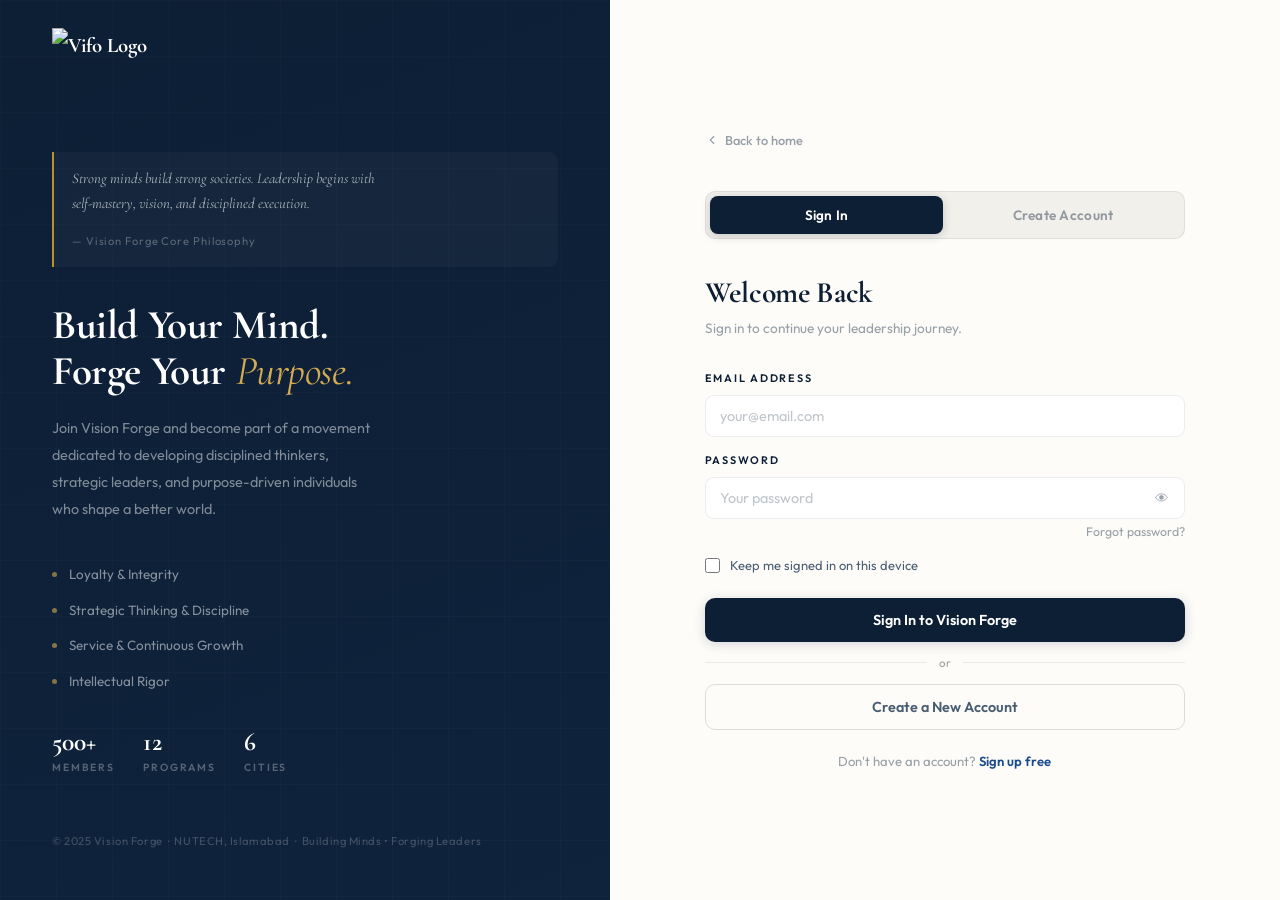
==== login.html @ 705eaadd "Add files via upload" ====
<!DOCTYPE html>
<html lang="en">
<head>
  <meta charset="UTF-8"/>
  <meta name="color-scheme" content="light"/>
  <meta name="viewport" content="width=device-width, initial-scale=1.0"/>
  <title>Join Vision Forge — Sign In & Create Account</title>
  <meta name="description" content="Sign in or create your Vision Forge account and join the movement."/>
  <link rel="preconnect" href="https://fonts.googleapis.com"/>
  <link rel="preconnect" href="https://fonts.gstatic.com" crossorigin/>
  <link href="https://fonts.googleapis.com/css2?family=Cormorant+Garamond:ital,wght@0,300;0,400;0,600;0,700;1,300;1,400;1,600;1,700&family=Outfit:wght@300;400;500;600;700&family=EB+Garamond:ital,wght@0,400;0,600;1,400;1,600&display=swap" rel="stylesheet"/>
  <link rel="stylesheet" href="styles.css"/>
</head>
<body>

<!-- Custom cursor -->
<div id="cursor" aria-hidden="true"></div>

<div class="auth-page">

  <!-- ── LEFT: Academic brand panel ── -->
  <div class="auth-left">
    <div class="auth-left-bg" style="background-image:url('https://images.unsplash.com/photo-1541339907198-e08756dedf3f?w=900&q=80');"></div>
    <div class="auth-left-pattern"></div>
    <div class="auth-left-gradient"></div>
    <div class="auth-left-content">

      <a href="index.html" class="auth-logo" aria-label="Vision Forge Home">
        <img src="ViFo_dark_mode.png" alt="Vifo Logo" style="height: 88px; width: auto; display: block; margin: -20px 0;"/>
      </a>

      <div class="auth-middle">
        <div class="auth-quote">
          <p>Strong minds build strong societies. Leadership begins with self-mastery, vision, and disciplined execution.</p>
          <span>— Vision Forge Core Philosophy</span>
        </div>
        <h2>Build Your Mind.<br>Forge Your <em>Purpose.</em></h2>
        <p>Join Vision Forge and become part of a movement dedicated to developing disciplined thinkers, strategic leaders, and purpose-driven individuals who shape a better world.</p>
        <div class="auth-values">
          <div class="auth-value"><div class="auth-value-dot"></div><span>Loyalty &amp; Integrity</span></div>
          <div class="auth-value"><div class="auth-value-dot"></div><span>Strategic Thinking &amp; Discipline</span></div>
          <div class="auth-value"><div class="auth-value-dot"></div><span>Service &amp; Continuous Growth</span></div>
          <div class="auth-value"><div class="auth-value-dot"></div><span>Intellectual Rigor</span></div>
        </div>
        <div class="auth-stats">
          <div class="auth-stat">
            <div class="auth-stat-num">500+</div>
            <div class="auth-stat-lbl">Members</div>
          </div>
          <div class="auth-stat">
            <div class="auth-stat-num">12</div>
            <div class="auth-stat-lbl">Programs</div>
          </div>
          <div class="auth-stat">
            <div class="auth-stat-num">6</div>
            <div class="auth-stat-lbl">Cities</div>
          </div>
        </div>
      </div>

      <div class="auth-foot">
        &copy; 2025 Vision Forge &nbsp;·&nbsp; NUTECH, Islamabad &nbsp;·&nbsp; Building Minds • Forging Leaders
      </div>

    </div>
  </div>

  <!-- ── RIGHT: Auth forms ── -->
  <div class="auth-right">
    <div class="auth-right-inner">

      <a href="index.html" class="back-link">
        <svg width="14" height="14" viewBox="0 0 24 24"><polyline points="15 18 9 12 15 6"/></svg>
        Back to home
      </a>

      <!-- Tabs -->
      <div class="auth-tabs" role="tablist" aria-label="Authentication options">
        <button class="auth-tab active" data-target="panel-login" role="tab" aria-selected="true">Sign In</button>
        <button class="auth-tab" data-target="panel-signup" role="tab" aria-selected="false">Create Account</button>
      </div>

      <!-- ═══ LOGIN PANEL ═══ -->
      <div id="panel-login" class="auth-panel active" role="tabpanel">
        <h3>Welcome Back</h3>
        <p class="auth-sub">Sign in to continue your leadership journey.</p>

        <div id="login-success" class="auth-success" role="status">
          <svg width="16" height="16" viewBox="0 0 24 24"><path d="M20 6L9 17l-5-5"/></svg>
          Signed in successfully! Welcome back.
        </div>

        <form id="login-form" novalidate>
          <div class="auth-form-group">
            <label for="login-email">Email Address</label>
            <input id="login-email" type="email" class="auth-control" placeholder="your@email.com" required autocomplete="email"/>
          </div>
          <div class="auth-form-group">
            <label for="login-password">Password</label>
            <div class="pw-wrap">
              <input id="login-password" type="password" class="auth-control" placeholder="Your password" required autocomplete="current-password"/>
              <button type="button" class="pw-toggle" aria-label="Toggle password visibility"><span class="eye-icon">👁</span></button>
            </div>
            <a href="#" class="forgot-link">Forgot password?</a>
          </div>
          <label class="checkbox-group">
            <input type="checkbox"/>
            <span>Keep me signed in on this device</span>
          </label>
          <div class="auth-actions">
            <button type="submit" class="btn-full btn-navy">Sign In to Vision Forge</button>
            <div class="auth-divider"><span>or</span></div>
            <button type="button" class="btn-full btn-ghost-full" onclick="document.querySelector('[data-target=panel-signup]').click()">
              Create a New Account
            </button>
          </div>
        </form>
        <p class="auth-switch">Don't have an account? <a href="#" onclick="document.querySelector('[data-target=panel-signup]').click();return false;">Sign up free</a></p>
      </div>

      <!-- ═══ SIGN UP PANEL ═══ -->
      <div id="panel-signup" class="auth-panel" role="tabpanel">
        <h3>Join the Movement</h3>
        <p class="auth-sub">Create your Vision Forge account — free, always.</p>

        <div id="signup-success" class="auth-success" role="status">
          <svg width="16" height="16" viewBox="0 0 24 24"><path d="M20 6L9 17l-5-5"/></svg>
          Account created! Welcome to Vision Forge.
        </div>

        <form id="signup-form" novalidate>

          <!-- Name row -->
          <div class="form-row form-row-3">
            <div class="auth-form-group">
              <label for="s-firstname">First Name</label>
              <input id="s-firstname" type="text" class="auth-control" placeholder="First" required autocomplete="given-name"/>
            </div>
            <div class="auth-form-group">
              <label for="s-middlename">Middle <span class="optional">(opt.)</span></label>
              <input id="s-middlename" type="text" class="auth-control" placeholder="Middle" autocomplete="additional-name"/>
            </div>
            <div class="auth-form-group">
              <label for="s-lastname">Last Name</label>
              <input id="s-lastname" type="text" class="auth-control" placeholder="Last" required autocomplete="family-name"/>
            </div>
          </div>

          <div class="auth-form-group">
            <label for="s-email">Email Address</label>
            <input id="s-email" type="email" class="auth-control" placeholder="your@email.com" required autocomplete="email"/>
          </div>

          <div class="auth-form-group">
            <label for="s-password">Password</label>
            <div class="pw-wrap">
              <input id="s-password" type="password" class="auth-control" placeholder="Minimum 8 characters" required minlength="8" autocomplete="new-password"/>
              <button type="button" class="pw-toggle" aria-label="Toggle password visibility"><span class="eye-icon">👁</span></button>
            </div>
          </div>

          <div class="form-section-divider"></div>

          <div class="auth-form-group">
            <label for="s-phone">WhatsApp Number</label>
            <div class="phone-group">
              <select id="s-phone-code" class="auth-control" required aria-label="Country calling code">
                <option value="+93" selected>🇦🇫 +93</option>
                <option value="+880">🇧🇩 +880</option>
                <option value="+86">🇨🇳 +86</option>
                <option value="+20">🇪🇬 +20</option>
                <option value="+33">🇫🇷 +33</option>
                <option value="+49">🇩🇪 +49</option>
                <option value="+91">🇮🇳 +91</option>
                <option value="+62">🇮🇩 +62</option>
                <option value="+98">🇮🇷 +98</option>
                <option value="+964">🇮🇶 +964</option>
                <option value="+39">🇮🇹 +39</option>
                <option value="+81">🇯🇵 +81</option>
                <option value="+962">🇯🇴 +962</option>
                <option value="+60">🇲🇾 +60</option>
                <option value="+234">🇳🇬 +234</option>
                <option value="+92">🇵🇰 +92</option>
                <option value="+970">🇵🇸 +970</option>
                <option value="+63">🇵🇭 +63</option>
                <option value="+966">🇸🇦 +966</option>
                <option value="+65">🇸🇬 +65</option>
                <option value="+27">🇿🇦 +27</option>
                <option value="+82">🇰🇷 +82</option>
                <option value="+34">🇪🇸 +34</option>
                <option value="+90">🇹🇷 +90</option>
                <option value="+971">🇦🇪 +971</option>
                <option value="+44">🇬🇧 +44</option>
                <option value="+1">🇺🇸 +1</option>
                <option value="+998">🇺🇿 +998</option>
              </select>
              <input id="s-phone" type="tel" class="auth-control" placeholder="3XX XXXXXXX" required autocomplete="tel-national" pattern="[0-9\s\-]{6,15}"/>
            </div>
          </div>

          <div class="form-row form-row-2">
            <div class="auth-form-group">
              <label for="s-country">Country</label>
              <select id="s-country" class="auth-control" required>
                <option value="" disabled>Select country</option>
                <option selected>Afghanistan</option>
                <option>Australia</option>
                <option>Bangladesh</option>
                <option>Canada</option>
                <option>China</option>
                <option>Egypt</option>
                <option>France</option>
                <option>Germany</option>
                <option>India</option>
                <option>Indonesia</option>
                <option>Iran</option>
                <option>Iraq</option>
                <option>Italy</option>
                <option>Japan</option>
                <option>Jordan</option>
                <option>Malaysia</option>
                <option>Nigeria</option>
                <option>Pakistan</option>
                <option>Palestine</option>
                <option>Philippines</option>
                <option>Qatar</option>
                <option>Saudi Arabia</option>
                <option>South Africa</option>
                <option>Turkey</option>
                <option>UAE</option>
                <option>United Kingdom</option>
                <option>United States</option>
                <option>Other</option>
              </select>
            </div>
            <div class="auth-form-group">
              <label for="s-province">Province / State</label>
              <input id="s-province" type="text" class="auth-control" placeholder="e.g. Punjab" required autocomplete="address-level1" value="Kabul"/>
            </div>
          </div>

          <div class="auth-form-group">
            <label for="s-age">Age <span class="optional">(optional)</span></label>
            <input id="s-age" type="number" class="auth-control" placeholder="e.g. 22" min="13" max="100" style="max-width:150px"/>
          </div>

          <label class="checkbox-group">
            <input type="checkbox" required id="s-terms"/>
            <span>I agree to Vision Forge's <a href="#">Terms of Service</a> and <a href="#">Privacy Policy</a>.</span>
          </label>

          <div class="auth-actions">
            <button type="submit" class="btn-full btn-navy">Create My Account &rarr;</button>
            <div class="auth-divider"><span>already a member?</span></div>
            <button type="button" class="btn-full btn-ghost-full" onclick="document.querySelector('[data-target=panel-login]').click()">
              Sign In Instead
            </button>
          </div>
        </form>
        <p class="auth-switch">Already have an account? <a href="#" onclick="document.querySelector('[data-target=panel-login]').click();return false;">Sign in</a></p>
      </div>

    </div>
  </div>
</div>

<script src="scripts.js"></script>
</body>
</html>
---- styles.css ----
/* ═══════════════════════════════════════════════════════════
   VISION FORGE — Academic Editorial Theme
   Palette: Ivory White · Deep Navy #0d1f35 · Ink Blue #1a4b8c · Warm Gold #b8922a
   Typography: Cormorant Garamond (display) + Outfit (body)
   ═══════════════════════════════════════════════════════════ */

@import url('https://fonts.googleapis.com/css2?family=Cormorant+Garamond:ital,wght@0,300;0,400;0,600;0,700;1,300;1,400;1,600;1,700&family=Outfit:wght@300;400;500;600;700&family=EB+Garamond:ital,wght@0,400;0,600;1,400;1,600&display=swap');

/* ── CSS Variables ── */
:root {
  color-scheme: light;
  --navy:        #0d1f35;
  --navy-mid:    #1a3254;
  --ink:         #1a4b8c;
  --ink-light:   #2e6bbf;
  --ink-pale:    #edf3fb;
  --ink-pale2:   #dce9f7;
  --gold:        #b8922a;
  --gold-light:  #d4ab52;
  --gold-pale:   #faf5ea;
  --ivory:       #fdfcf9;
  --white:       #ffffff;
  --off-white:   #f8f7f4;
  --off-white2:  #f2f0eb;
  --border:      rgba(13,31,53,0.08);
  --border-mid:  rgba(13,31,53,0.14);
  --border-strong: rgba(13,31,53,0.22);
  --text:        #1a2e42;
  --text-mid:    #4a5e72;
  --text-light:  rgba(26,46,66,0.45);
  --radius:      10px;
  --radius-lg:   18px;
  --radius-xl:   26px;
  --ease:        cubic-bezier(0.22, 1, 0.36, 1);
  --ease-out:    cubic-bezier(0.0, 0, 0.2, 1);
  --font-serif:  'Cormorant Garamond', Georgia, serif;
  --font-body:   'Outfit', system-ui, sans-serif;
  --font-display:'EB Garamond', Georgia, serif;
  --shadow-xs:   0 1px 3px rgba(13,31,53,0.04);
  --shadow-sm:   0 2px 10px rgba(13,31,53,0.06);
  --shadow-md:   0 6px 28px rgba(13,31,53,0.09);
  --shadow-lg:   0 16px 52px rgba(13,31,53,0.12);
  --shadow-xl:   0 28px 72px rgba(13,31,53,0.15);
}

/* ── Reset & Base ── */
*, *::before, *::after { box-sizing: border-box; margin: 0; padding: 0; }
html { scroll-behavior: smooth; font-size: 16px; }
body {
  background: var(--ivory);
  background-color: #fdfcf9 !important;
  color: var(--text);
  font-family: var(--font-body);
  line-height: 1.75;
  overflow-x: hidden;
  -webkit-font-smoothing: antialiased;
}
a { text-decoration: none; color: inherit; }
img {
  display: block; max-width: 100%;
  /* Prevent img from collapsing to 0 while loading */
  min-height: 1px;
}
/* Images inside frames — explicit sizing so layout doesn't shift */
.hero-img-main img,
.about-img-frame img {
  width: 100%; height: 100%;
  object-fit: cover; display: block;
}
input, select, textarea, button { font-family: inherit; }

::-webkit-scrollbar { width: 4px; }
::-webkit-scrollbar-track { background: var(--off-white); }
::-webkit-scrollbar-thumb { background: var(--ink); border-radius: 2px; }

/* ── Custom cursor ── (removed) */
#cursor { display: none !important; }

.container { width: 88%; max-width: 1140px; margin: 0 auto; }

/* ── Typography Hierarchy ── */
h1, h2, h3 { font-family: var(--font-serif); font-weight: 600; line-height: 1.1; color: var(--navy); }
h4, h5, h6 { font-family: var(--font-body); font-weight: 600; color: var(--navy); }

/* ── Eyebrow label ── */
.eyebrow {
  display: inline-flex; align-items: center; gap: 10px;
  font-family: var(--font-body);
  font-size: 0.68rem; font-weight: 600;
  letter-spacing: 0.28em; text-transform: uppercase; color: var(--ink);
  margin-bottom: 16px;
}
.eyebrow::before {
  content: ''; display: block;
  width: 28px; height: 1px; background: var(--gold);
  flex-shrink: 0;
}

/* ── Logo mark ── */
.logo-mark {
  width: 36px; height: 36px; border-radius: 8px; flex-shrink: 0;
  background: var(--navy);
  display: flex; align-items: center; justify-content: center;
  /* Clip any overflow so SVG cannot escape the box */
  overflow: hidden;
}
.logo-mark svg {
  /* Explicit dimensions prevent SVG from rendering at its intrinsic huge size */
  width: 17px !important; height: 17px !important;
  min-width: 17px; max-width: 17px;
  fill: none; stroke: var(--gold-light);
  stroke-width: 1.8; stroke-linecap: round; stroke-linejoin: round;
  display: block; flex-shrink: 0;
}

/* ── Buttons ── */
.btn {
  display: inline-flex; align-items: center; gap: 7px;
  padding: 12px 26px; border-radius: var(--radius);
  font-size: 0.85rem; font-weight: 600;
  letter-spacing: 0.04em; border: none; cursor: pointer;
  transition: all 0.32s var(--ease);
  position: relative;
}
.btn-primary {
  background: var(--navy);
  color: #fff;
  box-shadow: 0 2px 12px rgba(13,31,53,0.22);
}
.btn-primary:hover { background: var(--ink); transform: translateY(-2px); box-shadow: 0 6px 22px rgba(26,75,140,0.3); }
.btn-outline {
  background: transparent; color: var(--navy);
  border: 1.5px solid var(--border-strong);
}
.btn-outline:hover { background: var(--navy); color: #fff; transform: translateY(-2px); }
.btn-gold {
  background: var(--gold);
  color: #fff; font-weight: 700;
  box-shadow: 0 2px 12px rgba(184,146,42,0.28);
}
.btn-gold:hover { background: var(--gold-light); transform: translateY(-2px); }

/* ── Section header ── */
.section-head { margin-bottom: 64px; }
.section-head h2 {
  font-size: clamp(2.2rem, 4vw, 3.4rem);
  font-weight: 700; color: var(--navy); line-height: 1.1; max-width: 580px;
  letter-spacing: -0.01em;
}
.section-head h2 em { font-style: italic; color: var(--ink); }
.section-head p { color: var(--text-mid); max-width: 520px; margin-top: 18px; font-size: 0.95rem; line-height: 1.85; }
.section-head.centered { text-align: center; display: flex; flex-direction: column; align-items: center; }
.section-head.centered h2 { max-width: 540px; margin: 0 auto; }
.section-head.centered p { margin: 18px auto 0; }

/* thin ruled accent below section headers */
.section-head::after {
  content: ''; display: block;
  width: 40px; height: 2px;
  background: linear-gradient(90deg, var(--gold), transparent);
  margin-top: 22px; border-radius: 1px;
}
.section-head.centered::after { margin: 22px auto 0; background: linear-gradient(90deg, transparent, var(--gold), transparent); }

/* ══════════════════════════════════════════════
   SCROLL REVEAL SYSTEM
══════════════════════════════════════════════ */
.reveal {
  opacity: 0; transform: translateY(28px);
  transition: opacity 0.85s var(--ease), transform 0.85s var(--ease);
}
.reveal.visible { opacity: 1; transform: translateY(0); }
.reveal-delay-1 { transition-delay: 0.10s; }
.reveal-delay-2 { transition-delay: 0.18s; }
.reveal-delay-3 { transition-delay: 0.26s; }
.reveal-delay-4 { transition-delay: 0.34s; }
.reveal-delay-5 { transition-delay: 0.42s; }

/* Hero stagger */
.hero-stagger {
  opacity: 0; transform: translateY(20px);
  transition: opacity 0.9s var(--ease), transform 0.9s var(--ease);
}
.hero-stagger.visible { opacity: 1; transform: translateY(0); }

/* ══════════════════════════════════════════════
   NAVBAR
══════════════════════════════════════════════ */
.navbar {
  position: fixed; top: 0; left: 0; right: 0; z-index: 999;
  padding: 24px 0;
  transition: background 0.4s var(--ease), padding 0.4s var(--ease), box-shadow 0.4s;
}
.navbar.scrolled {
  background: rgba(253,252,249,0.97);
  backdrop-filter: blur(20px); -webkit-backdrop-filter: blur(20px);
  padding: 14px 0;
  border-bottom: 1px solid var(--border);
  box-shadow: 0 2px 20px rgba(13,31,53,0.05);
}
.nav-inner { display: flex; align-items: center; justify-content: space-between; gap: 20px; }

.nav-logo {
  display: flex; align-items: center; gap: 10px;
  font-family: var(--font-serif); font-size: 1.28rem; font-weight: 700; color: var(--navy);
  letter-spacing: -0.01em; transition: opacity 0.2s;
}
.nav-logo:hover { opacity: 0.75; }

.nav-links { display: flex; align-items: center; gap: 32px; list-style: none; }
.nav-links a {
  font-size: 0.84rem; font-weight: 500; color: var(--text-mid);
  position: relative; padding-bottom: 2px;
  transition: color 0.22s;
}
.nav-links a::after {
  content: ''; position: absolute; bottom: 0; left: 0;
  width: 0; height: 1px; background: var(--gold);
  transition: width 0.3s var(--ease);
}
.nav-links a:hover { color: var(--navy); }
.nav-links a:hover::after { width: 100%; }
.nav-cta { padding: 9px 20px; font-size: 0.83rem; }

/* Hamburger */
/* ── Hamburger button (placeholder — full styles in second block below) ── */
.nav-hamburger { display: none; }
@media (max-width: 860px) {
  .nav-links, .nav-cta { display: none; }
  .nav-hamburger { display: flex; }
}

/* ══════════════════════════════════════════════
   HERO — Academic editorial
══════════════════════════════════════════════ */
.hero {
  min-height: 100vh; display: flex; align-items: center;
  position: relative; overflow: hidden;
  background: var(--ivory);
  padding-top: 100px;
}

/* Fine grid lines — like academic graph paper */
.hero::before {
  content: ''; position: absolute; inset: 0; pointer-events: none;
  background-image:
    linear-gradient(var(--border) 1px, transparent 1px),
    linear-gradient(90deg, var(--border) 1px, transparent 1px);
  background-size: 72px 72px;
  opacity: 0.45;
  z-index: 0;
}
/* Warm vignette */
.hero::after {
  content: ''; position: absolute; inset: 0; pointer-events: none;
  background:
    radial-gradient(ellipse 80% 80% at 50% 50%, transparent 40%, rgba(253,252,249,0.8) 100%),
    radial-gradient(ellipse 40% 50% at 92% 20%, rgba(184,146,42,0.04) 0%, transparent 60%),
    radial-gradient(ellipse 50% 60% at 8% 80%, rgba(26,75,140,0.03) 0%, transparent 65%);
  z-index: 0;
}

.hero-inner {
  position: relative; z-index: 1;
  display: grid; grid-template-columns: 1.1fr 0.9fr;
  gap: 80px; align-items: center;
  padding: 70px 0 90px;
  /* Prevent grid columns from overflowing */
  min-width: 0;
}
.hero-left { min-width: 0; }
.hero-right { position: relative; min-width: 0; }

/* Badge */
.hero-badge {
  display: inline-flex; align-items: center; gap: 10px;
  padding: 5px 14px 5px 6px; border-radius: 4px;
  background: transparent; border: 1px solid var(--border-mid);
  font-size: 0.66rem; font-weight: 600; letter-spacing: 0.24em;
  text-transform: uppercase; color: var(--text-light); margin-bottom: 30px;
}
.hero-badge-dot {
  width: 5px; height: 5px; border-radius: 50%; background: var(--gold);
}

/* Title */
.hero-title {
  font-size: clamp(3rem, 6vw, 5.5rem);
  font-weight: 700; line-height: 1.02; letter-spacing: -0.02em;
  color: var(--navy); margin-bottom: 0;
}
.hero-title em { font-style: italic; color: var(--ink); font-weight: 300; }
.hero-title .gold-word {
  color: var(--gold);
  position: relative;
}
.hero-title .gold-word::after {
  content: '';
  position: absolute; bottom: 2px; left: 0; right: 0;
  height: 2px; background: var(--gold); opacity: 0.3;
  border-radius: 1px;
}

/* Ruled line divider */
.hero-tagline {
  display: flex; align-items: center; gap: 16px;
  font-size: 0.72rem; font-weight: 600; letter-spacing: 0.26em;
  text-transform: uppercase; color: var(--text-light);
  margin: 24px 0 28px;
}
.hero-tagline::before { content: ''; display: block; width: 20px; height: 1px; background: var(--border-mid); }
.hero-tagline::after { content: ''; flex: 1; height: 1px; background: linear-gradient(90deg, var(--border-mid), transparent); }

.hero-desc {
  font-size: 1rem; color: var(--text-mid); line-height: 1.9;
  max-width: 460px; margin-bottom: 40px;
}
.hero-ctas { display: flex; gap: 12px; flex-wrap: wrap; }

/* Stats */
.hero-stats {
  display: flex; flex-direction: row; gap: 32px; margin-top: 56px;
  padding-top: 32px; border-top: 1px solid var(--border);
  flex-wrap: wrap;
}
.h-stat { flex: 0 0 auto; min-width: 0; }
.h-stat-num {
  font-family: var(--font-serif); font-size: 2rem; font-weight: 700;
  color: var(--navy); line-height: 1;
}
.h-stat-lbl {
  font-size: 0.7rem; font-weight: 500; letter-spacing: 0.12em;
  text-transform: uppercase; color: var(--text-light); margin-top: 5px;
}

/* Hero Right — editorial image frame */
.hero-img-stack { position: relative; min-width: 0; }
.hero-img-main {
  width: 100%; border-radius: var(--radius-lg); overflow: hidden;
  box-shadow: var(--shadow-xl); position: relative;
  /* Fixed height so layout is stable before image loads */
  height: 500px;
  background: var(--off-white2);
}
.hero-img-main img {
  width: 100%; height: 100%; object-fit: cover;
  display: block; transition: transform 1.1s var(--ease);
  filter: saturate(0.9);
}
.hero-img-main:hover img { transform: scale(1.03); }

/* Decorative frame */
.hero-img-main::before {
  content: ''; position: absolute; inset: 0; z-index: 1;
  background: linear-gradient(to bottom, transparent 50%, rgba(13,31,53,0.45));
}

/* Floating card */
.hero-card-float {
  position: absolute; bottom: -24px; left: -24px; z-index: 2;
  background: var(--white); border-radius: var(--radius);
  padding: 18px 20px; box-shadow: var(--shadow-lg);
  border: 1px solid var(--border);
  display: flex; align-items: center; gap: 14px;
  animation: card-breathe 6s ease-in-out infinite;
}
@keyframes card-breathe {
  0%, 100% { transform: translateY(0px); }
  50% { transform: translateY(-7px); }
}
.hero-card-icon {
  width: 42px; height: 42px; border-radius: 9px; flex-shrink: 0;
  background: var(--navy);
  display: flex; align-items: center; justify-content: center;
}
.hero-card-icon svg { width: 20px !important; height: 20px !important; display: block; fill: none; stroke: var(--gold-light); stroke-width: 1.8; stroke-linecap: round; }
.hero-card-text strong { display: block; font-size: 0.88rem; font-weight: 700; color: var(--navy); }
.hero-card-text span { font-size: 0.72rem; color: var(--text-light); }

/* Gold accent bar */
.hero-accent-line {
  position: absolute; top: 52px; right: -8px;
  width: 2px; height: 80px;
  background: linear-gradient(180deg, var(--gold), transparent);
  border-radius: 2px;
}

/* ══════════════════════════════════════════════
   MARQUEE STRIP
══════════════════════════════════════════════ */
.marquee-strip {
  background: var(--navy); padding: 14px 0; overflow: hidden;
  border-top: 1px solid rgba(255,255,255,0.04);
  width: 100%; position: relative;
}
.marquee-track {
  display: flex; width: max-content;
  animation: marquee 36s linear infinite;
}
.marquee-track:hover { animation-play-state: paused; }
.marquee-item {
  display: flex; align-items: center; gap: 18px;
  padding: 0 40px;
  font-size: 0.68rem; font-weight: 600; letter-spacing: 0.28em;
  text-transform: uppercase; color: rgba(255,255,255,0.35);
  white-space: nowrap; user-select: none;
  transition: color 0.25s;
}
.marquee-item:hover { color: rgba(255,255,255,0.68); }
.marquee-item .dot { width: 3px; height: 3px; border-radius: 50%; background: var(--gold); opacity: 0.5; }
@keyframes marquee { from{transform:translateX(0)} to{transform:translateX(-50%)} }

/* ══════════════════════════════════════════════
   ABOUT
══════════════════════════════════════════════ */
#about { padding: 120px 0; background: var(--white); }
.about-grid {
  display: grid; grid-template-columns: 1fr 1fr;
  gap: 100px; align-items: center;
  min-width: 0;
}
.about-visual { position: relative; min-width: 0; overflow: visible; }
.about-text { min-width: 0; }
.about-img-frame {
  border-radius: var(--radius-lg); overflow: hidden;
  box-shadow: var(--shadow-xl); position: relative;
  height: 500px;
  background: var(--off-white2);
}
.about-img-frame img {
  width: 100%; height: 100%; object-fit: cover;
  display: block; transition: transform 1s var(--ease);
  filter: saturate(0.88);
}
.about-img-frame:hover img { transform: scale(1.03); }
.about-img-frame::after {
  content: ''; position: absolute; inset: 0;
  background: linear-gradient(to bottom, transparent 50%, rgba(13,31,53,0.3));
}
.about-badge-wrap {
  position: absolute; bottom: -20px; right: -20px;
  background: var(--white); border-radius: var(--radius);
  padding: 16px 22px; box-shadow: var(--shadow-lg);
  border: 1px solid var(--border); text-align: center;
}
.about-badge-num {
  font-family: var(--font-serif); font-size: 2rem; font-weight: 700;
  color: var(--navy); line-height: 1;
}
.about-badge-lbl {
  font-size: 0.65rem; font-weight: 700; letter-spacing: 0.18em;
  color: var(--gold); text-transform: uppercase; margin-top: 4px;
  font-family: var(--font-body);
}
.about-decorline {
  position: absolute; top: 32px; left: -12px;
  width: 2px; height: 100px;
  background: linear-gradient(180deg, var(--gold) 0%, transparent 100%);
  border-radius: 2px;
}

.about-text h2 {
  font-size: clamp(2rem, 4vw, 3.2rem);
  font-weight: 700; line-height: 1.1; color: var(--navy); margin-bottom: 26px;
  letter-spacing: -0.01em;
}
.about-text h2 em { font-style: italic; color: var(--ink); }
.about-text p { color: var(--text-mid); line-height: 1.9; font-size: 0.95rem; margin-bottom: 16px; }

/* Pillars */
.pillars { display: grid; grid-template-columns: repeat(3, 1fr); gap: 14px; margin-top: 38px; }
.pillar {
  padding: 22px 16px 20px; border-radius: var(--radius);
  border: 1px solid var(--border);
  background: var(--ivory); cursor: default;
  transition: border-color 0.3s var(--ease), box-shadow 0.3s var(--ease), transform 0.3s var(--ease);
  position: relative; overflow: hidden;
}
.pillar::after {
  content: ''; position: absolute; bottom: 0; left: 0; right: 0;
  height: 2px; background: linear-gradient(90deg, var(--ink), var(--gold));
  transform: scaleX(0); transform-origin: left;
  transition: transform 0.4s var(--ease);
}
.pillar:hover { border-color: var(--border-mid); box-shadow: var(--shadow-sm); transform: translateY(-4px); }
.pillar:hover::after { transform: scaleX(1); }
.pillar-ico { font-size: 1.5rem; margin-bottom: 10px; }
.pillar h4 { font-size: 0.9rem; font-weight: 700; color: var(--navy); margin-bottom: 6px; }
.pillar p { font-size: 0.76rem; color: var(--text-light); line-height: 1.55; }

/* ══════════════════════════════════════════════
   STATS
══════════════════════════════════════════════ */
#stats {
  padding: 80px 0;
  background: var(--navy);
  position: relative; overflow: hidden;
}
#stats::before {
  content: '';
  position: absolute; inset: 0;
  background-image:
    linear-gradient(rgba(255,255,255,0.025) 1px, transparent 1px),
    linear-gradient(90deg, rgba(255,255,255,0.025) 1px, transparent 1px);
  background-size: 60px 60px;
}
.stats-grid {
  display: grid;
  grid-template-columns: repeat(4, minmax(0, 1fr));
  gap: 0;
  text-align: center;
  position: relative; z-index: 1;
}
.stat-item {
  position: relative; padding: 20px 16px;
  /* Ensure content doesn't wrap badly */
  min-width: 0;
}
.stat-item::after {
  content: ''; position: absolute; right: 0; top: 20%; bottom: 20%;
  width: 1px; background: rgba(255,255,255,0.07);
}
.stat-item:last-child::after { display: none; }
.stat-num {
  font-family: var(--font-serif); font-size: clamp(2.4rem, 4.5vw, 3.6rem);
  font-weight: 700; color: #fff; line-height: 1; margin-bottom: 10px;
}
.stat-num .counter { color: var(--gold-light); }
.stat-lbl {
  font-size: 0.7rem; font-weight: 600; letter-spacing: 0.18em;
  text-transform: uppercase; color: rgba(255,255,255,0.4);
}

/* ══════════════════════════════════════════════
   SERVICES / PROGRAMS
══════════════════════════════════════════════ */
#services { padding: 120px 0; background: var(--ivory); }
.services-grid {
  display: grid; grid-template-columns: repeat(3, minmax(0, 1fr));
  gap: 20px;
}
.service-card {
  padding: 36px 28px; border-radius: var(--radius-lg);
  border: 1px solid var(--border); background: var(--white);
  position: relative; overflow: hidden; cursor: default;
  transition: border-color 0.35s var(--ease), box-shadow 0.35s var(--ease), transform 0.35s var(--ease);
}
.service-card::before {
  content: ''; position: absolute; top: 0; left: 0; right: 0;
  height: 2px; background: linear-gradient(90deg, var(--navy), var(--ink), var(--gold));
  transform: scaleX(0); transform-origin: left;
  transition: transform 0.45s var(--ease);
}
.service-card:hover { transform: translateY(-6px); box-shadow: var(--shadow-md); border-color: var(--border-mid); }
.service-card:hover::before { transform: scaleX(1); }
.s-icon {
  width: 52px; height: 52px; border-radius: 12px;
  background: var(--ink-pale); border: 1px solid rgba(26,75,140,0.12);
  display: flex; align-items: center; justify-content: center;
  margin-bottom: 22px;
  transition: background 0.3s, transform 0.35s var(--ease);
}
.service-card:hover .s-icon {
  background: var(--navy); transform: rotate(-5deg) scale(1.06);
}
.s-icon svg {
  width: 22px; height: 22px; fill: none; stroke: var(--ink);
  stroke-width: 1.8; stroke-linecap: round; stroke-linejoin: round;
  transition: stroke 0.3s;
}
.service-card:hover .s-icon svg { stroke: var(--gold-light); }
.service-card h3 { font-size: 1.02rem; font-weight: 700; color: var(--navy); margin-bottom: 10px; line-height: 1.3; }
.service-card p { font-size: 0.84rem; color: var(--text-mid); line-height: 1.8; }

/* ══════════════════════════════════════════════
   JOURNEY / PROCESS
══════════════════════════════════════════════ */
#process { padding: 120px 0; background: var(--white); }
.process-steps {
  display: grid; grid-template-columns: repeat(4, 1fr);
  gap: 0; position: relative; margin-top: 64px;
}
.process-line {
  position: absolute; top: 25px; left: 13%; right: 13%;
  height: 1px; background: linear-gradient(90deg, var(--border-mid) 0%, var(--gold) 50%, var(--border-mid) 100%);
  z-index: 0;
}
.process-step { text-align: center; padding: 0 20px; position: relative; z-index: 1; }
.step-circle {
  width: 50px; height: 50px; border-radius: 50%;
  background: var(--white); border: 1.5px solid var(--border-mid);
  display: flex; align-items: center; justify-content: center;
  margin: 0 auto 28px;
  font-family: var(--font-body); font-size: 0.82rem; font-weight: 700;
  color: var(--text-light);
  box-shadow: 0 0 0 6px var(--white);
  transition: all 0.38s var(--ease);
}
.process-step:hover .step-circle {
  background: var(--navy); color: var(--gold-light);
  border-color: var(--navy);
  box-shadow: 0 0 0 6px var(--white), 0 0 0 7px rgba(13,31,53,0.1);
}
.process-step h3 { font-size: 0.95rem; font-weight: 700; color: var(--navy); margin-bottom: 10px; }
.process-step p { font-size: 0.8rem; color: var(--text-mid); line-height: 1.7; }

/* ══════════════════════════════════════════════
   IMPACT / PORTFOLIO
══════════════════════════════════════════════ */
#portfolio { padding: 120px 0; background: var(--ivory); }
.portfolio-grid {
  display: grid;
  grid-template-columns: repeat(3, 1fr);
  grid-template-rows: auto auto;
  gap: 14px; margin-top: 64px;
}
.portfolio-item {
  position: relative; overflow: hidden;
  border-radius: var(--radius-lg); cursor: pointer;
  height: 270px;
  background: var(--off-white2);
}
.portfolio-item:first-child { grid-column: span 2; height: 350px; }
.portfolio-item img {
  width: 100%; height: 100%; object-fit: cover;
  display: block; transition: transform 0.85s var(--ease);
  filter: saturate(0.85); max-width: none;
}
.portfolio-overlay {
  position: absolute; inset: 0;
  background: linear-gradient(to top, rgba(13,31,53,0.92) 0%, rgba(13,31,53,0) 60%);
  display: flex; flex-direction: column; justify-content: flex-end;
  padding: 24px 22px; opacity: 0;
  transition: opacity 0.4s var(--ease);
}
.portfolio-item:hover img { transform: scale(1.06); }
.portfolio-item:hover .portfolio-overlay { opacity: 1; }
.portfolio-overlay .tag {
  font-size: 0.62rem; font-weight: 700; letter-spacing: 0.24em;
  text-transform: uppercase; color: var(--gold-light); margin-bottom: 6px;
}
.portfolio-overlay h3 { font-size: 0.92rem; font-weight: 600; color: #fff; line-height: 1.35; }

/* ══════════════════════════════════════════════
   TESTIMONIALS
══════════════════════════════════════════════ */
#testimonials { padding: 120px 0; background: var(--white); }
.testimonials-wrapper { position: relative; overflow: hidden; margin-top: 64px; width: 100%; }
.testimonials-track { display: flex; transition: transform 0.65s var(--ease); width: 100%; }
.testimonial-slide { min-width: 100%; max-width: 100%; flex-shrink: 0; padding: 0 48px; box-sizing: border-box; }
.testimonial-card {
  padding: 52px 56px; max-width: 780px; margin: 0 auto;
  background: var(--ivory); border-radius: var(--radius-xl);
  border: 1px solid var(--border); text-align: center;
  position: relative;
}
.testimonial-card::before {
  content: ''; position: absolute; inset: -1px;
  border-radius: var(--radius-xl);
  background: linear-gradient(135deg, rgba(184,146,42,0.15), transparent 50%);
  z-index: -1;
}
.t-quote-mark {
  font-family: var(--font-serif); font-size: 6rem; color: var(--gold);
  opacity: 0.12; line-height: 0.7; margin-bottom: 20px;
  display: block;
}
.testimonial-quote {
  font-family: var(--font-serif); font-size: clamp(1rem, 1.8vw, 1.15rem);
  color: var(--text); line-height: 1.95; font-style: italic; margin-bottom: 36px;
}
.testimonial-author { display: flex; align-items: center; justify-content: center; gap: 14px; }
.t-avatar { width: 48px; height: 48px; border-radius: 50%; overflow: hidden; border: 2px solid var(--border-mid); }
.t-avatar img { width: 100%; height: 100%; object-fit: cover; }
.t-info h4 { font-weight: 700; color: var(--navy); font-size: 0.9rem; text-align: left; }
.t-info p { font-size: 0.73rem; color: var(--ink); text-align: left; }
.t-controls { display: flex; align-items: center; justify-content: center; gap: 14px; margin-top: 36px; }
.t-btn {
  width: 38px; height: 38px; border-radius: 50%;
  border: 1.5px solid var(--border-mid); background: transparent; color: var(--navy);
  display: flex; align-items: center; justify-content: center;
  cursor: pointer; font-size: 0.9rem;
  transition: all 0.28s var(--ease);
}
.t-btn:hover { border-color: var(--navy); background: var(--navy); color: #fff; }
.testimonial-dots { display: flex; gap: 7px; }
.t-dot {
  width: 6px; height: 6px; border-radius: 50%;
  border: none; background: var(--border-mid); cursor: pointer;
  transition: all 0.26s var(--ease);
}
.t-dot.active { background: var(--gold); transform: scale(1.4); }

/* ══════════════════════════════════════════════
   FAQ
══════════════════════════════════════════════ */
#faq { padding: 120px 0; background: var(--ivory); }
.faq-list { max-width: 720px; margin: 60px auto 0; display: flex; flex-direction: column; gap: 8px; }
.faq-item {
  border-radius: var(--radius); border: 1px solid var(--border);
  background: var(--white); overflow: hidden;
  transition: border-color 0.28s, box-shadow 0.28s;
}
.faq-item.open { border-color: var(--border-mid); box-shadow: var(--shadow-sm); }
.faq-question {
  width: 100%; text-align: left; padding: 20px 24px;
  background: none; border: none; cursor: pointer;
  display: flex; align-items: center; justify-content: space-between; gap: 16px;
  font-family: var(--font-serif); font-weight: 600; font-size: 1rem; color: var(--navy);
  transition: background 0.22s;
}
.faq-question:hover { background: var(--off-white); }
.faq-chevron {
  flex-shrink: 0; font-size: 0.9rem; color: var(--text-light);
  transition: transform 0.4s var(--ease), color 0.22s;
  display: block; line-height: 1;
}
.faq-item.open .faq-chevron { transform: rotate(180deg); color: var(--ink); }
.faq-answer { max-height: 0; overflow: hidden; transition: max-height 0.5s var(--ease); }
.faq-answer-inner {
  padding: 0 24px 22px;
  font-size: 0.9rem; color: var(--text-mid); line-height: 1.85;
}

/* ══════════════════════════════════════════════
   SCHOLARSHIPS
══════════════════════════════════════════════ */
#scholarships { padding: 120px 0; background: var(--white); }
.sch-intro { max-width: 660px; margin-bottom: 64px; }
.sch-intro h2 {
  font-size: clamp(2rem, 4vw, 3.2rem);
  font-weight: 700; color: var(--navy); line-height: 1.1; margin-bottom: 18px;
  letter-spacing: -0.01em;
}
.sch-intro h2 em { font-style: italic; color: var(--ink); }
.sch-intro p { color: var(--text-mid); line-height: 1.88; font-size: 0.95rem; }
.sch-notice {
  display: flex; align-items: flex-start; gap: 14px;
  background: rgba(26,75,140,0.04); border: 1px solid rgba(26,75,140,0.14);
  border-left: 3px solid var(--ink);
  border-radius: var(--radius); padding: 16px 20px; margin-top: 24px;
  font-size: 0.84rem; color: var(--text); line-height: 1.68;
}
.sch-notice svg { width: 16px; height: 16px; fill: none; stroke: var(--ink); stroke-width: 2; stroke-linecap: round; flex-shrink: 0; margin-top: 2px; }

.sch-grid { display: grid; grid-template-columns: repeat(3, minmax(0, 1fr)); gap: 20px; }
.sch-card {
  background: var(--ivory); border-radius: var(--radius-lg);
  border: 1px solid var(--border); padding: 28px 24px;
  transition: border-color 0.35s var(--ease), box-shadow 0.35s var(--ease), transform 0.35s var(--ease);
  position: relative; overflow: hidden;
}
.sch-card::before {
  content: ''; position: absolute; bottom: 0; left: 0; right: 0;
  height: 2px; background: linear-gradient(90deg, var(--ink), var(--gold));
  transform: scaleX(0); transition: transform 0.42s var(--ease);
}
.sch-card:hover { transform: translateY(-6px); box-shadow: var(--shadow-md); border-color: var(--border-mid); }
.sch-card:hover::before { transform: scaleX(1); }
.sch-badge {
  display: inline-flex; align-items: center; gap: 5px;
  font-size: 0.63rem; font-weight: 700; letter-spacing: 0.2em; text-transform: uppercase;
  color: var(--ink); background: var(--ink-pale);
  border: 1px solid rgba(26,75,140,0.15);
  padding: 4px 10px; border-radius: 4px; margin-bottom: 14px;
  font-family: var(--font-body);
}
.sch-card h3 { font-size: 1.02rem; font-weight: 700; color: var(--navy); margin-bottom: 10px; line-height: 1.3; }
.sch-card p { font-size: 0.83rem; color: var(--text-mid); line-height: 1.8; margin-bottom: 20px; }
.sch-details { display: flex; flex-direction: column; gap: 9px; margin-bottom: 20px; }
.sch-detail-row {
  display: flex; align-items: flex-start; gap: 8px;
  font-size: 0.79rem; color: var(--text-mid); line-height: 1.5;
}
.sch-detail-row svg { width: 14px; height: 14px; fill: none; stroke: var(--ink); stroke-width: 2; stroke-linecap: round; flex-shrink: 0; margin-top: 1px; }
.sch-detail-label { font-weight: 600; color: var(--navy); min-width: 72px; flex-shrink: 0; }
.sch-cta-row { margin-top: 4px; }
.sch-link {
  display: inline-flex; align-items: center; gap: 6px;
  font-size: 0.8rem; font-weight: 600; color: var(--ink);
  border: 1px solid rgba(26,75,140,0.2); border-radius: 7px;
  padding: 7px 14px;
  transition: all 0.28s var(--ease);
}
.sch-link:hover { background: var(--ink); color: #fff; border-color: var(--ink); }
.sch-link svg { width: 12px; height: 12px; fill: none; stroke: currentColor; stroke-width: 2; }

/* Guidance strip */
.sch-guidance-strip {
  margin-top: 60px; background: var(--navy); border-radius: var(--radius-xl);
  padding: 60px 64px; display: grid; grid-template-columns: 1fr 1fr;
  gap: 64px; align-items: center; position: relative; overflow: hidden;
}
.sch-guidance-strip::before {
  content: ''; position: absolute; top: 0; right: 0; bottom: 0; left: 50%;
  background-image:
    linear-gradient(rgba(255,255,255,0.025) 1px, transparent 1px),
    linear-gradient(90deg, rgba(255,255,255,0.025) 1px, transparent 1px);
  background-size: 48px 48px;
}
.sch-guidance-left h3 {
  font-size: clamp(1.7rem, 3vw, 2.4rem);
  font-weight: 700; color: #fff; line-height: 1.2; margin-bottom: 18px;
}
.sch-guidance-left h3 em { font-style: italic; color: var(--gold-light); }
.sch-guidance-left p { color: rgba(255,255,255,0.48); font-size: 0.9rem; line-height: 1.85; }
.sch-steps { display: flex; flex-direction: column; gap: 22px; position: relative; z-index: 1; }
.sch-step { display: flex; align-items: flex-start; gap: 16px; }
.sch-step-num {
  width: 36px; height: 36px; border-radius: 50%; flex-shrink: 0;
  border: 1px solid rgba(255,255,255,0.15);
  display: flex; align-items: center; justify-content: center;
  font-family: var(--font-body); font-weight: 700; font-size: 0.8rem;
  color: var(--gold-light);
  transition: all 0.28s var(--ease);
}
.sch-step:hover .sch-step-num { background: var(--gold); color: var(--navy); border-color: var(--gold); }
.sch-step-text h4 { font-weight: 600; font-size: 0.88rem; color: #fff; margin-bottom: 3px; }
.sch-step-text p { font-size: 0.77rem; color: rgba(255,255,255,0.42); line-height: 1.6; }

/* ══════════════════════════════════════════════
   CONTACT
══════════════════════════════════════════════ */
#contact { padding: 120px 0; background: var(--ivory); }
.contact-grid { display: grid; grid-template-columns: 1fr 1.2fr; gap: 80px; align-items: start; }
.contact-info h2 {
  font-size: clamp(2rem, 4vw, 3rem);
  font-weight: 700; color: var(--navy); margin-bottom: 18px; line-height: 1.1;
  letter-spacing: -0.01em;
}
.contact-info h2 em { font-style: italic; color: var(--ink); }
.contact-info p { color: var(--text-mid); line-height: 1.88; font-size: 0.95rem; margin-bottom: 42px; }
.contact-details { display: flex; flex-direction: column; gap: 18px; }
.c-detail { display: flex; align-items: center; gap: 14px; }
.c-icon {
  width: 42px; height: 42px; border-radius: 10px;
  background: var(--ink-pale); border: 1px solid rgba(26,75,140,0.12);
  display: flex; align-items: center; justify-content: center; flex-shrink: 0;
  transition: all 0.28s var(--ease);
}
.c-detail:hover .c-icon { background: var(--navy); }
.c-icon svg { width: 17px; height: 17px; fill: var(--ink); transition: fill 0.28s; }
.c-detail:hover .c-icon svg { fill: var(--gold-light); }
.c-detail-text span { font-size: 0.67rem; font-weight: 600; letter-spacing: 0.16em; text-transform: uppercase; color: var(--text-light); display: block; }
.c-detail-text strong { font-size: 0.9rem; color: var(--navy); font-weight: 600; }

.contact-form-wrap {
  background: var(--white); border-radius: var(--radius-xl);
  border: 1px solid var(--border); padding: 44px;
  box-shadow: var(--shadow-md);
}
.contact-form { display: flex; flex-direction: column; gap: 18px; }
.form-group { display: flex; flex-direction: column; gap: 7px; }
.form-group label {
  font-size: 0.69rem; font-weight: 600; letter-spacing: 0.16em;
  text-transform: uppercase; color: var(--ink);
}
.form-control {
  background: var(--off-white); border: 1.5px solid var(--border);
  border-radius: 9px; padding: 12px 15px;
  color: var(--navy); font-size: 0.91rem; outline: none; width: 100%;
  transition: border-color 0.25s, box-shadow 0.25s, background 0.25s;
}
.form-control::placeholder { color: rgba(26,46,66,0.28); }
.form-control:focus { border-color: var(--ink); box-shadow: 0 0 0 3px rgba(26,75,140,0.08); background: var(--white); }
.form-control.invalid { border-color: #c94b4b !important; }
.contact-form .btn { align-self: flex-start; }

/* ══════════════════════════════════════════════
   FOOTER
══════════════════════════════════════════════ */
.site-footer { background: var(--navy); padding: 64px 0 28px; }
.footer-grid {
  display: grid; grid-template-columns: 2fr 1fr 1fr 1fr;
  gap: 48px; margin-bottom: 52px;
  min-width: 0;
}
.footer-brand, .footer-col { min-width: 0; }
.footer-logo {
  display: flex; align-items: center; gap: 10px;
  font-family: var(--font-serif); font-size: 1.25rem; font-weight: 700; color: #fff;
  margin-bottom: 16px;
}
.footer-logo .logo-mark { background: rgba(255,255,255,0.08); }
.footer-logo .logo-mark svg { stroke: var(--gold-light); }
.footer-brand p { font-size: 0.82rem; color: rgba(255,255,255,0.34); line-height: 1.85; }
.footer-col h4 {
  font-size: 0.68rem; font-weight: 700; letter-spacing: 0.22em; text-transform: uppercase;
  color: rgba(255,255,255,0.35); margin-bottom: 18px; font-family: var(--font-body);
}
.footer-col ul { list-style: none; display: flex; flex-direction: column; gap: 10px; }
.footer-col ul a {
  font-size: 0.84rem; color: rgba(255,255,255,0.32);
  transition: color 0.2s;
}
.footer-col ul a:hover { color: rgba(255,255,255,0.78); }
.footer-bottom {
  border-top: 1px solid rgba(255,255,255,0.06);
  padding-top: 24px; display: flex; align-items: center; justify-content: space-between;
  flex-wrap: wrap; gap: 12px;
}
.footer-bottom p { font-size: 0.75rem; color: rgba(255,255,255,0.24); }
.footer-socials { display: flex; gap: 10px; }
.footer-socials a {
  width: 34px; height: 34px; border-radius: 50%;
  border: 1px solid rgba(255,255,255,0.09);
  display: flex; align-items: center; justify-content: center;
  transition: all 0.25s var(--ease);
}
.footer-socials a:hover { border-color: var(--gold); background: rgba(184,146,42,0.15); }
.footer-socials svg { width: 14px; height: 14px; fill: rgba(255,255,255,0.3); transition: fill 0.22s; }
.footer-socials a:hover svg { fill: var(--gold-light); }

/* ══════════════════════════════════════════════
   AUTH PAGE (login.html)
══════════════════════════════════════════════ */
.auth-page {
  min-height: 100vh; display: grid;
  grid-template-columns: 1fr 1.1fr;
}

/* Left panel */
.auth-left { position: relative; overflow: hidden; background: var(--navy); }
.auth-left-bg {
  position: absolute; inset: 0;
  background-size: cover; background-position: center;
  opacity: 0.1; filter: saturate(0.5);
}
.auth-left-pattern {
  position: absolute; inset: 0;
  background-image:
    linear-gradient(rgba(255,255,255,0.025) 1px, transparent 1px),
    linear-gradient(90deg, rgba(255,255,255,0.025) 1px, transparent 1px);
  background-size: 56px 56px;
}
.auth-left-gradient {
  position: absolute; inset: 0;
  background: linear-gradient(160deg, rgba(13,31,53,0.5) 0%, rgba(26,75,140,0.08) 100%);
}
.auth-left-content {
  position: relative; z-index: 2; height: 100%;
  display: flex; flex-direction: column;
  justify-content: space-between; padding: 48px 52px;
}
.auth-logo {
  display: flex; align-items: center; gap: 10px;
  font-family: var(--font-serif); font-size: 1.3rem; font-weight: 700; color: #fff;
}
.auth-logo .logo-mark { background: rgba(255,255,255,0.1); }
.auth-logo .logo-mark svg { stroke: var(--gold-light); }

.auth-middle { flex: 1; display: flex; flex-direction: column; justify-content: center; padding: 52px 0; }
.auth-middle h2 {
  font-family: var(--font-serif); font-size: clamp(1.9rem, 3.2vw, 2.8rem);
  font-weight: 700; color: #fff; line-height: 1.12; margin-bottom: 20px;
  letter-spacing: -0.01em;
}
.auth-middle h2 em { font-style: italic; color: var(--gold-light); font-weight: 400; }
.auth-middle p { color: rgba(255,255,255,0.48); font-size: 0.9rem; line-height: 1.88; max-width: 320px; margin-bottom: 40px; }

.auth-quote {
  border-left: 2px solid var(--gold); padding: 14px 18px; margin-bottom: 36px;
  background: rgba(255,255,255,0.03); border-radius: 0 var(--radius) var(--radius) 0;
}
.auth-quote p { font-family: var(--font-serif); font-style: italic; color: rgba(255,255,255,0.65); font-size: 0.92rem; line-height: 1.75; margin-bottom: 8px; }
.auth-quote span { font-size: 0.7rem; color: rgba(255,255,255,0.3); letter-spacing: 0.08em; }

.auth-values { display: flex; flex-direction: column; gap: 12px; }
.auth-value { display: flex; align-items: center; gap: 12px; }
.auth-value-dot { width: 5px; height: 5px; border-radius: 50%; background: var(--gold-light); flex-shrink: 0; opacity: 0.6; }
.auth-value span { font-size: 0.84rem; font-weight: 400; color: rgba(255,255,255,0.5); }

.auth-stats { display: flex; gap: 28px; margin-top: 36px; }
.auth-stat-num { font-family: var(--font-serif); font-size: 1.6rem; font-weight: 700; color: #fff; line-height: 1; }
.auth-stat-lbl { font-size: 0.65rem; font-weight: 600; letter-spacing: 0.18em; text-transform: uppercase; color: rgba(255,255,255,0.3); margin-top: 4px; }
.auth-foot { font-size: 0.7rem; color: rgba(255,255,255,0.22); letter-spacing: 0.05em; }

/* Right panel */
.auth-right {
  background: var(--ivory);
  display: flex; flex-direction: column; justify-content: center;
  padding: 48px 64px; overflow-y: auto; min-height: 100vh;
  scrollbar-width: thin;
}
.auth-right-inner { max-width: 480px; width: 100%; margin: 0 auto; }

.back-link {
  display: inline-flex; align-items: center; gap: 6px;
  font-size: 0.8rem; font-weight: 500; color: var(--text-light);
  margin-bottom: 40px; transition: color 0.2s;
}
.back-link:hover { color: var(--ink); }
.back-link svg { width: 14px; height: 14px; fill: none; stroke: currentColor; stroke-width: 2; stroke-linecap: round; }

/* Auth tabs */
.auth-tabs {
  display: flex; gap: 3px; margin-bottom: 36px;
  background: var(--off-white2); padding: 4px; border-radius: var(--radius);
  border: 1px solid var(--border);
}
.auth-tab {
  flex: 1; padding: 10px 0; text-align: center;
  font-weight: 600; font-size: 0.85rem; letter-spacing: 0.02em;
  border: none; border-radius: 8px; cursor: pointer;
  background: transparent; color: var(--text-light);
  transition: all 0.32s var(--ease);
}
.auth-tab.active {
  background: var(--navy); color: #fff;
  box-shadow: 0 2px 10px rgba(13,31,53,0.2);
}

/* Auth panels */
.auth-panel { display: none; animation: fadeUp 0.45s var(--ease); }
.auth-panel.active { display: block; }
@keyframes fadeUp { from{opacity:0;transform:translateY(14px)} to{opacity:1;transform:translateY(0)} }

.auth-panel h3 {
  font-family: var(--font-serif); font-size: 1.85rem; font-weight: 700;
  color: var(--navy); margin-bottom: 6px; line-height: 1.2;
  letter-spacing: -0.01em;
}
.auth-panel .auth-sub { font-size: 0.85rem; color: var(--text-light); margin-bottom: 28px; }

.auth-success {
  display: none; padding: 12px 16px; border-radius: var(--radius);
  background: rgba(26,75,140,0.05); border: 1px solid rgba(26,75,140,0.18);
  font-size: 0.84rem; color: var(--ink); margin-bottom: 20px;
  align-items: center; gap: 10px;
}
.auth-success.show { display: flex; }
.auth-success svg { width: 16px; height: 16px; fill: none; stroke: var(--ink); stroke-width: 2; stroke-linecap: round; flex-shrink: 0; }

/* Auth form fields */
.form-row { display: grid; gap: 12px; margin-bottom: 14px; }
.form-row-2 { grid-template-columns: 1fr 1fr; }
.form-row-3 { grid-template-columns: 1fr 1fr 1fr; }
.form-row .auth-form-group { margin-bottom: 0; }
.auth-form-group { display: flex; flex-direction: column; gap: 7px; margin-bottom: 14px; }
.auth-form-group label {
  font-size: 0.68rem; font-weight: 600; letter-spacing: 0.16em;
  text-transform: uppercase; color: var(--navy); font-family: var(--font-body);
}
.auth-form-group label .optional { color: var(--text-light); font-weight: 400; text-transform: none; letter-spacing: 0; margin-left: 4px; }
.auth-control {
  background: var(--white); border: 1.5px solid var(--border);
  border-radius: 9px; padding: 11px 14px;
  color: var(--navy); font-size: 0.9rem; outline: none; width: 100%;
  transition: border-color 0.25s, box-shadow 0.25s, background 0.25s;
}
.auth-control::placeholder { color: rgba(26,46,66,0.28); }
.auth-control:focus { border-color: var(--ink); box-shadow: 0 0 0 3px rgba(26,75,140,0.08); }
.auth-control.invalid { border-color: #c94b4b !important; }
select.auth-control option { background: #fff; color: var(--navy); }

.phone-group { display: flex; gap: 8px; }
.phone-group select { flex: 0 0 126px; }
.phone-group input { flex: 1; }

.pw-wrap { position: relative; }
.pw-wrap .auth-control { padding-right: 44px; }
.pw-toggle {
  position: absolute; right: 12px; top: 50%; transform: translateY(-50%);
  background: none; border: none; cursor: pointer; color: var(--text-light);
  font-size: 0.86rem; padding: 4px; transition: color 0.2s;
}
.pw-toggle:hover { color: var(--ink); }

.auth-actions { margin-top: 22px; display: flex; flex-direction: column; gap: 11px; }
.btn-full {
  width: 100%; padding: 13px; justify-content: center;
  border-radius: var(--radius); font-weight: 600; font-size: 0.9rem;
  border: none; cursor: pointer; display: flex; align-items: center; gap: 8px;
  transition: all 0.3s var(--ease);
}
.btn-navy { background: var(--navy); color: #fff; box-shadow: 0 2px 12px rgba(13,31,53,0.18); }
.btn-navy:hover { background: var(--ink); transform: translateY(-2px); box-shadow: 0 6px 20px rgba(26,75,140,0.28); }
.btn-ghost-full {
  background: transparent; color: var(--text-mid);
  border: 1.5px solid var(--border-mid);
}
.btn-ghost-full:hover { border-color: var(--navy); color: var(--navy); background: var(--off-white); }

.auth-divider { display: flex; align-items: center; gap: 12px; }
.auth-divider span { font-size: 0.72rem; color: var(--text-light); white-space: nowrap; }
.auth-divider::before, .auth-divider::after { content: ''; flex: 1; height: 1px; background: var(--border); }

.checkbox-group { display: flex; align-items: flex-start; gap: 10px; cursor: pointer; margin-bottom: 14px; }
.checkbox-group input[type="checkbox"] { width: 15px; height: 15px; flex-shrink: 0; margin-top: 2px; accent-color: var(--navy); }
.checkbox-group span { font-size: 0.81rem; color: var(--text-mid); line-height: 1.5; }
.checkbox-group a { color: var(--ink); }

.forgot-link {
  font-size: 0.77rem; color: var(--text-light); display: block;
  text-align: right; margin-top: -5px; transition: color 0.2s;
}
.forgot-link:hover { color: var(--ink); }

.auth-switch { text-align: center; margin-top: 20px; font-size: 0.82rem; color: var(--text-light); }
.auth-switch a { color: var(--ink); font-weight: 600; }

.form-section-divider { height: 1px; background: var(--border); margin: 8px 0 16px; }

/* ══════════════════════════════════════════════
   COURSES
══════════════════════════════════════════════ */
#courses { padding: 120px 0; background: var(--white); }
.courses-grid {
  display: grid; grid-template-columns: 1fr;
  max-width: 800px; margin: 0 auto;
}
.course-card {
  background: var(--ivory); border-radius: var(--radius-xl);
  border: 1px solid var(--border); padding: 44px 48px;
  box-shadow: var(--shadow-md); position: relative; overflow: hidden;
}
.course-card::before {
  content: ''; position: absolute; top: 0; left: 0; right: 0;
  height: 3px; background: linear-gradient(90deg, var(--navy), var(--ink), var(--gold));
}
.course-header {
  display: flex; align-items: center; justify-content: space-between;
  flex-wrap: wrap; gap: 10px; margin-bottom: 20px;
}
.course-badge-pill {
  display: inline-flex; align-items: center; gap: 5px;
  font-size: 0.62rem; font-weight: 700; letter-spacing: 0.2em; text-transform: uppercase;
  color: var(--ink); background: var(--ink-pale);
  border: 1px solid rgba(26,75,140,0.15); padding: 4px 10px; border-radius: 4px;
}
.course-duration-pill {
  font-size: 0.72rem; font-weight: 600; letter-spacing: 0.1em; text-transform: uppercase;
  color: var(--text-light); background: var(--off-white2);
  border: 1px solid var(--border); padding: 4px 10px; border-radius: 4px;
}
.course-card h3 {
  font-size: clamp(1.6rem, 3vw, 2.2rem); font-weight: 700; color: var(--navy);
  margin-bottom: 14px; line-height: 1.15;
}
.course-desc {
  font-size: 0.93rem; color: var(--text-mid); line-height: 1.88; margin-bottom: 30px;
}
.course-modules {
  list-style: none; display: flex; flex-direction: column; gap: 12px; margin-bottom: 32px;
  padding: 24px; background: var(--white); border-radius: var(--radius);
  border: 1px solid var(--border);
}
.course-modules li {
  display: flex; align-items: center; gap: 12px;
  font-size: 0.88rem; color: var(--text); font-weight: 500;
}
.module-num {
  width: 28px; height: 28px; border-radius: 50%; flex-shrink: 0;
  background: var(--navy); color: var(--gold-light);
  display: flex; align-items: center; justify-content: center;
  font-size: 0.65rem; font-weight: 700; letter-spacing: 0.05em;
}
.course-meta {
  display: flex; flex-wrap: wrap; gap: 20px; margin-bottom: 28px;
  padding-top: 24px; border-top: 1px solid var(--border);
}
.course-meta-item {
  display: flex; align-items: center; gap: 7px;
  font-size: 0.78rem; font-weight: 500; color: var(--text-mid);
}
.course-meta-item svg { width: 14px; height: 14px; fill: none; stroke: var(--ink); stroke-width: 2; stroke-linecap: round; flex-shrink: 0; }

/* ══════════════════════════════════════════════
   EVENTS
══════════════════════════════════════════════ */
#events { padding: 120px 0; background: var(--ivory); }
.events-grid {
  display: grid; grid-template-columns: 1fr;
  max-width: 820px; gap: 20px;
}
.event-card {
  display: grid; grid-template-columns: auto 1fr;
  gap: 36px; align-items: flex-start;
  background: var(--white); border-radius: var(--radius-xl);
  border: 1px solid var(--border); padding: 36px;
  box-shadow: var(--shadow-sm);
  transition: box-shadow 0.35s var(--ease), border-color 0.35s var(--ease), transform 0.35s var(--ease);
}
.event-card:hover { box-shadow: var(--shadow-md); border-color: var(--border-mid); transform: translateY(-4px); }
.event-date-block {
  display: flex; flex-direction: column; align-items: center;
  background: var(--navy); border-radius: var(--radius);
  padding: 16px 20px; min-width: 72px; text-align: center; flex-shrink: 0;
}
.event-month {
  font-size: 0.58rem; font-weight: 700; letter-spacing: 0.2em; text-transform: uppercase;
  color: var(--gold-light); display: block; margin-bottom: 4px;
}
.event-day {
  font-family: var(--font-serif); font-size: 2.2rem; font-weight: 700;
  color: #fff; display: block; line-height: 1;
}
.event-year {
  font-size: 0.6rem; font-weight: 600; color: rgba(255,255,255,0.35);
  display: block; margin-top: 5px; letter-spacing: 0.1em;
}
.event-body { min-width: 0; }
.event-tags { display: flex; flex-wrap: wrap; gap: 7px; margin-bottom: 14px; }
.event-tag-pill {
  display: inline-flex; font-size: 0.6rem; font-weight: 700;
  letter-spacing: 0.2em; text-transform: uppercase;
  padding: 3px 9px; border-radius: 4px;
  color: var(--ink); background: var(--ink-pale);
  border: 1px solid rgba(26,75,140,0.15);
}
.event-tag-open { color: #16813b; background: rgba(22,129,59,0.08); border-color: rgba(22,129,59,0.2); }
.event-body h3 {
  font-size: 1.3rem; font-weight: 700; color: var(--navy);
  margin-bottom: 10px; line-height: 1.2;
}
.event-body > p {
  font-size: 0.88rem; color: var(--text-mid); line-height: 1.85; margin-bottom: 20px;
}
.event-details { display: flex; flex-direction: column; gap: 8px; margin-bottom: 22px; }
.event-detail-row {
  display: flex; align-items: center; gap: 8px;
  font-size: 0.8rem; color: var(--text-mid); font-weight: 500;
}
.event-detail-row svg { width: 14px; height: 14px; fill: var(--ink); flex-shrink: 0; }
.event-cta { align-self: flex-start; }

/* ══════════════════════════════════════════════
   RESPONSIVE
══════════════════════════════════════════════ */
@media (max-width: 1024px) {
  .hero-inner { grid-template-columns: 1fr; gap: 60px; }
  .hero-right { display: none; }
  .about-grid { grid-template-columns: 1fr; gap: 60px; }
  .about-visual { display: none; }
  .services-grid { grid-template-columns: repeat(2, 1fr); }
  .process-steps { grid-template-columns: repeat(2, 1fr); gap: 40px; }
  .process-line { display: none; }
  .portfolio-grid { grid-template-columns: repeat(2, 1fr); }
  .portfolio-item:first-child { grid-column: span 2; }
  .sch-grid { grid-template-columns: repeat(2, 1fr); }
  .sch-guidance-strip { grid-template-columns: 1fr; gap: 40px; padding: 44px; }
  .contact-grid { grid-template-columns: 1fr; }
  .footer-grid { grid-template-columns: 1fr 1fr; }
  .stats-grid { grid-template-columns: repeat(2, 1fr); }
  .course-card { padding: 36px; }
}
@media (max-width: 768px) {
  .services-grid { grid-template-columns: 1fr; }
  .pillars { grid-template-columns: 1fr; }
  .process-steps { grid-template-columns: 1fr; gap: 32px; }
  .portfolio-grid { grid-template-columns: 1fr; }
  .portfolio-item:first-child { grid-column: span 1; }
  .testimonial-slide { padding: 0 16px; }
  .testimonial-card { padding: 32px 24px; }
  .sch-grid { grid-template-columns: 1fr; }
  .hero-stats { flex-wrap: wrap; gap: 22px; }
  .footer-grid { grid-template-columns: 1fr; }
  .sch-guidance-strip { padding: 32px 26px; }
  .stats-grid { grid-template-columns: repeat(2, 1fr); }
  .stat-item::after { display: none; }
  /* Courses + Events mobile */
  .course-card { padding: 28px 22px; }
  .course-meta { gap: 14px; }
  .event-card { grid-template-columns: 1fr; gap: 20px; }
  .event-date-block { flex-direction: row; align-items: center; gap: 10px; padding: 12px 16px; min-width: unset; width: fit-content; }
  .event-month { margin-bottom: 0; }
  .event-day { font-size: 1.6rem; }
  .event-year { margin-top: 0; }
  /* Hero mobile text */
  .hero-title { font-size: clamp(2.4rem, 10vw, 3.5rem); }
  .hero-desc { font-size: 0.92rem; }
}
@media (max-width: 860px) {
  .auth-page { grid-template-columns: 1fr; }
  .auth-left { display: none; }
  .auth-right { padding: 40px 24px; min-height: auto; }
  .auth-right-inner { max-width: 100%; }
  .form-row-2 { grid-template-columns: 1fr; }
  .form-row-3 { grid-template-columns: 1fr 1fr; }
}
@media (max-width: 480px) {
  .form-row-3 { grid-template-columns: 1fr; }
  .auth-right { padding: 32px 20px; }
  .phone-group { flex-wrap: wrap; }
  .phone-group select { flex: 1 1 auto; min-width: 100px; }
  /* Tighten section padding on very small screens */
  #about, #services, #courses, #events, #process, #portfolio,
  #testimonials, #faq, #scholarships, #contact { padding: 80px 0; }
  .hero { padding-top: 80px; }
  .hero-inner { padding: 50px 0 60px; }
  .hero-ctas { flex-direction: column; }
  .hero-ctas .btn { text-align: center; justify-content: center; }
  .course-modules li { font-size: 0.82rem; }
}
@media (prefers-reduced-motion: reduce) {
  *, *::before, *::after { animation-duration: 0.01ms !important; transition-duration: 0.01ms !important; }
  .reveal, .hero-stagger { opacity: 1 !important; transform: none !important; }
}

/* ══════════════════════════════════════════════
   CRITICAL OVERRIDES — layout & theme fixes
══════════════════════════════════════════════ */

/* Force light theme — prevent OS dark mode from inverting */
@media (prefers-color-scheme: dark) {
  :root {
    color-scheme: light;
  }
  html, body {
    background: #fdfcf9 !important;
    color: #1a2e42 !important;
  }
}

/* Marquee: hard clip so scrolling text never overflows page */
.marquee-strip {
  max-width: 100vw;
  overflow-x: hidden;
  overflow-y: visible;
}

/* Carousel: hard fix for slide overflow */
.testimonials-wrapper {
  max-width: 100%;
}
.testimonials-track {
  will-change: transform;
  flex-wrap: nowrap;
}

/* Portfolio images: prevent stretching */
.portfolio-item {
  overflow: hidden;
}

/* Grid min-width guard — prevents grid blowout */
.services-grid,
.stats-grid,
.footer-grid,
.about-grid,
.portfolio-grid,
.sch-grid,
.pillars {
  min-width: 0;
}
.services-grid > *,
.stats-grid > *,
.footer-grid > *,
.about-grid > *,
.sch-grid > * {
  min-width: 0;
}

/* Process steps line fix — don't let it overflow */
.process-steps {
  overflow: hidden;
}

/* SVG icons: explicit non-negotiable sizing */
.s-icon svg {
  width: 22px !important;
  height: 22px !important;
  max-width: 22px !important;
  flex-shrink: 0 !important;
  display: block !important;
}
.logo-mark svg {
  width: 17px !important;
  height: 17px !important;
  max-width: 17px !important;
  flex-shrink: 0 !important;
}
.hero-card-icon svg {
  width: 20px !important;
  height: 20px !important;
  max-width: 20px !important;
}



/* Fix auth page two-col on desktop */
@media (min-width: 861px) {
  .auth-page {
    display: grid;
    grid-template-columns: 1fr 1.1fr;
    min-height: 100vh;
  }
  .auth-left {
    display: block;
    min-height: 100vh;
  }
}

/* Fix hero grid from collapsing */
@media (min-width: 1025px) {
  .hero-inner {
    display: grid;
    grid-template-columns: 1.1fr 0.9fr;
  }
  .hero-right {
    display: block;
  }
}

/* Ensure sections have correct padding and don't collapse */
section {
  position: relative;
}

/* Image fallback backgrounds so layout holds even if image 404s */
.hero-img-main,
.about-img-frame,
.portfolio-item {
  background-color: var(--off-white2);
}

/* MOVED FROM index.html */
/* ═══════════════════════════════════════════════════════════
   VISION FORGE — Premium Theme
   Palette: Ivory #fdfcf9 · Deep Navy #0d1f35 · Ink #1a4b8c · Gold #b8922a
   ═══════════════════════════════════════════════════════════ */
:root {
  color-scheme: light;
  --navy:        #0d1f35;
  --navy-mid:    #1a3254;
  --ink:         #1a4b8c;
  --ink-light:   #2e6bbf;
  --ink-pale:    #edf3fb;
  --ink-pale2:   #dce9f7;
  --gold:        #b8922a;
  --gold-light:  #d4ab52;
  --gold-pale:   #faf5ea;
  --gold-glow:   rgba(184,146,42,0.18);
  --ivory:       #fdfcf9;
  --white:       #ffffff;
  --off-white:   #f8f7f4;
  --off-white2:  #f2f0eb;
  --border:      rgba(13,31,53,0.08);
  --border-mid:  rgba(13,31,53,0.14);
  --border-strong: rgba(13,31,53,0.22);
  --text:        #1a2e42;
  --text-mid:    #4a5e72;
  --text-light:  rgba(26,46,66,0.45);
  --radius:      10px;
  --radius-lg:   18px;
  --radius-xl:   26px;
  --ease:        cubic-bezier(0.22, 1, 0.36, 1);
  --font-serif:  'Cormorant Garamond', Georgia, serif;
  --font-body:   'Outfit', system-ui, sans-serif;
  --shadow-xs:   0 1px 3px rgba(13,31,53,0.04);
  --shadow-sm:   0 2px 10px rgba(13,31,53,0.07);
  --shadow-md:   0 6px 28px rgba(13,31,53,0.10);
  --shadow-lg:   0 16px 52px rgba(13,31,53,0.14);
  --shadow-xl:   0 28px 72px rgba(13,31,53,0.17);
  --gold-shadow: 0 8px 32px rgba(184,146,42,0.22);
  --nav-h:       72px;
}

*, *::before, *::after { box-sizing: border-box; margin: 0; padding: 0; }
html { scroll-behavior: smooth; font-size: 16px; }
body {
  background: var(--ivory);
  color: var(--text);
  font-family: var(--font-body);
  line-height: 1.75;
  overflow-x: hidden;
  -webkit-font-smoothing: antialiased;
  -webkit-text-size-adjust: 100%;
  text-size-adjust: 100%;
}
a { text-decoration: none; color: inherit; }
img { display: block; max-width: 100%; }

::-webkit-scrollbar { width: 4px; }
::-webkit-scrollbar-track { background: var(--off-white); }
::-webkit-scrollbar-thumb { background: var(--ink); border-radius: 2px; }

.container { width: 88%; max-width: 1140px; margin: 0 auto; }
h1,h2,h3 { font-family: var(--font-serif); font-weight: 600; line-height: 1.1; color: var(--navy); }
h4,h5,h6 { font-family: var(--font-body); font-weight: 600; color: var(--navy); }

.eyebrow {
  display: inline-flex; align-items: center; gap: 10px;
  font-family: var(--font-body); font-size: 0.68rem; font-weight: 600;
  letter-spacing: 0.28em; text-transform: uppercase; color: var(--ink);
  margin-bottom: 16px;
}
.eyebrow::before { content: ''; display: block; width: 28px; height: 1px; background: var(--gold); flex-shrink: 0; }

.logo-mark {
  width: 36px; height: 36px; border-radius: 8px; flex-shrink: 0;
  background: var(--navy); display: flex; align-items: center;
  justify-content: center; overflow: hidden;
}
.logo-mark svg { width: 17px !important; height: 17px !important; min-width: 17px; fill: none; stroke: var(--gold-light); stroke-width: 1.8; stroke-linecap: round; stroke-linejoin: round; display: block; }

/* ── BUTTONS ── */
.btn {
  display: inline-flex; align-items: center; gap: 8px;
  padding: 13px 28px; border-radius: var(--radius);
  font-size: 0.85rem; font-weight: 600; letter-spacing: 0.05em;
  border: none; cursor: pointer; position: relative; overflow: hidden;
  transition: all 0.35s var(--ease); white-space: nowrap;
  min-height: 48px;
  -webkit-tap-highlight-color: transparent;
  touch-action: manipulation;
  font-family: var(--font-body);
}
.btn:active { transform: scale(0.97) !important; }
.btn-primary {
  background: linear-gradient(135deg, var(--navy) 0%, #1a3254 100%);
  color: #fff; box-shadow: 0 4px 16px rgba(13,31,53,0.28);
  border: 1px solid rgba(255,255,255,0.07);
}
.btn-primary:hover { background: linear-gradient(135deg, var(--ink) 0%, #1a4b8c 100%); transform: translateY(-2px); box-shadow: 0 8px 24px rgba(26,75,140,0.35); }
.btn-outline {
  background: transparent; color: var(--navy);
  border: 1.5px solid var(--border-strong);
}
.btn-outline:hover { background: var(--navy); color: #fff; transform: translateY(-2px); border-color: var(--navy); box-shadow: 0 8px 24px rgba(13,31,53,0.2); }
.btn-gold {
  background: linear-gradient(135deg, #c9a030 0%, var(--gold) 50%, #a07820 100%);
  color: #fff; font-weight: 700;
  box-shadow: 0 4px 16px rgba(184,146,42,0.35);
  border: 1px solid rgba(255,255,255,0.1);
}
.btn-gold:hover { transform: translateY(-2px); box-shadow: 0 8px 28px rgba(184,146,42,0.45); }
.btn-glass {
  background: rgba(255,255,255,0.08); color: rgba(255,255,255,0.85);
  border: 1px solid rgba(255,255,255,0.18); backdrop-filter: blur(10px);
}
.btn-glass:hover { background: rgba(255,255,255,0.15); color: #fff; transform: translateY(-2px); }

.section-head { margin-bottom: 64px; }
.section-head h2 { font-size: clamp(2.2rem, 4vw, 3.4rem); font-weight: 700; color: var(--navy); line-height: 1.08; max-width: 580px; letter-spacing: -0.01em; }
.section-head h2 em { font-style: italic; color: var(--ink); font-weight: 300; }
.section-head p { color: var(--text-mid); max-width: 520px; margin-top: 18px; font-size: 0.95rem; }
.section-head.centered { text-align: center; display: flex; flex-direction: column; align-items: center; }
.section-head.centered h2 { max-width: 560px; margin: 0 auto; }
.section-head.centered p { margin: 18px auto 0; }
.section-head::after { content: ''; display: block; width: 40px; height: 2px; background: linear-gradient(90deg, var(--gold), transparent); margin-top: 22px; border-radius: 1px; }
.section-head.centered::after { margin: 22px auto 0; background: linear-gradient(90deg, transparent, var(--gold), transparent); }

.reveal { opacity: 0; transform: translateY(28px); transition: opacity 0.85s var(--ease), transform 0.85s var(--ease); }
.reveal.visible { opacity: 1; transform: translateY(0); }
.reveal-delay-1 { transition-delay: 0.10s; }
.reveal-delay-2 { transition-delay: 0.18s; }
.reveal-delay-3 { transition-delay: 0.26s; }
.reveal-delay-4 { transition-delay: 0.34s; }
.reveal-delay-5 { transition-delay: 0.42s; }
.hero-stagger { opacity: 0; transform: translateY(20px); transition: opacity 0.9s var(--ease), transform 0.9s var(--ease); }
.hero-stagger.visible { opacity: 1; transform: translateY(0); }

/* ══════════════════════════════════════
   NAVBAR
══════════════════════════════════════ */
.navbar {
  position: fixed; top: 0; left: 0; right: 0; z-index: 999;
  height: var(--nav-h);
  display: flex; align-items: center;
  transition: background 0.4s var(--ease), box-shadow 0.4s var(--ease);
}
.navbar.scrolled {
  background: rgba(253,252,249,0.97);
  backdrop-filter: blur(20px); -webkit-backdrop-filter: blur(20px);
  border-bottom: 1px solid var(--border);
  box-shadow: var(--shadow-sm);
}
.nav-inner {
  display: flex; align-items: center;
  justify-content: space-between;
  gap: 16px; width: 100%;
}
.nav-logo {
  display: flex; align-items: center; gap: 0;
  transition: opacity 0.2s;
  flex-shrink: 0; min-width: 0; text-decoration: none;
  -webkit-tap-highlight-color: transparent;
}
.nav-logo:hover { opacity: 0.78; }
.nav-logo img { height: 48px; width: auto; display: block; flex-shrink: 0; }

.nav-links { display: flex; align-items: center; gap: 28px; list-style: none; flex-shrink: 0; }
.nav-links a {
  font-size: 0.84rem; font-weight: 500; color: var(--text-mid);
  position: relative; padding-bottom: 2px; transition: color 0.22s;
  white-space: nowrap;
}
.nav-links a::after {
  content: ''; position: absolute; bottom: 0; left: 0; width: 0;
  height: 1.5px; background: var(--gold); transition: width 0.3s var(--ease);
}
.nav-links a:hover { color: var(--navy); }
.nav-links a:hover::after { width: 100%; }
.nav-cta { padding: 10px 22px; font-size: 0.83rem; flex-shrink: 0; }

/* ── HAMBURGER ── */
/* ══════════════════════════════════════
   PREMIUM HAMBURGER BUTTON
══════════════════════════════════════ */
.nav-hamburger {
  display: none;
  align-items: center; justify-content: center;
  width: 42px; height: 42px;
  background: transparent;
  border: none; border-radius: 8px;
  cursor: pointer; padding: 0;
  flex-shrink: 0;
  -webkit-tap-highlight-color: transparent;
  touch-action: manipulation;
  transition: background 0.22s ease;
  position: relative; z-index: 1100;
}
.nav-hamburger:hover { background: rgba(255,255,255,0.10); }
.nav-hamburger:active { background: rgba(255,255,255,0.16); }
.dark-hero-page .nav-hamburger:hover { background: rgba(13,31,53,0.08); }
.hbars {
  display: flex; flex-direction: column; justify-content: space-between;
  width: 22px; height: 14px; pointer-events: none;
}
.hbar {
  display: block; width: 100%; height: 2px;
  background: #ffffff;
  border-radius: 9px;
  transform-origin: center;
  transition: transform 0.42s cubic-bezier(0.77,0,0.18,1),
              opacity 0.28s ease,
              width 0.38s cubic-bezier(0.77,0,0.18,1);
}
.dark-hero-page .hbar { background: var(--navy); }
.nav-hamburger[aria-expanded="true"] .hbar-top {
  transform: translateY(6px) rotate(45deg);
}
.nav-hamburger[aria-expanded="true"] .hbar-mid {
  opacity: 0; transform: scaleX(0);
}
.nav-hamburger[aria-expanded="true"] .hbar-bot {
  transform: translateY(-6px) rotate(-45deg);
}

/* ══════════════════════════════════════
   SLIDE PANEL OVERLAY
══════════════════════════════════════ */
.sp-overlay {
  position: fixed; inset: 0;
  background: rgba(0,0,0,0);
  z-index: 1050; pointer-events: none;
  transition: background 0.4s ease;
}
.sp-overlay.is-open {
  background: rgba(0,0,0,0.48);
  pointer-events: auto;
}

/* ══════════════════════════════════════
   SLIDE PANEL
══════════════════════════════════════ */
.slide-panel {
  position: fixed; top: 0; right: 0;
  width: 300px; max-width: 88vw; height: 100%;
  background: #ffffff;
  z-index: 1100;
  display: flex; flex-direction: column;
  transform: translateX(110%);
  transition: transform 0.52s cubic-bezier(0.22,1,0.36,1),
              box-shadow 0.52s ease;
  box-shadow: none;
  overflow: hidden;
}
.slide-panel.is-open {
  transform: translateX(0);
  box-shadow: -24px 0 64px rgba(0,0,0,0.16);
}
.sp-header {
  height: 64px; min-height: 64px;
  background: var(--navy);
  display: flex; align-items: center; justify-content: space-between;
  padding: 0 20px; flex-shrink: 0;
}
.sp-logo {
  color: #fff; font-size: 14px; font-weight: 600;
  letter-spacing: 0.05em; font-family: var(--font-body);
}
.sp-close {
  width: 32px; height: 32px;
  border: none; background: rgba(255,255,255,0.10);
  border-radius: 7px; cursor: pointer; color: #fff;
  display: flex; align-items: center; justify-content: center;
  font-size: 17px; line-height: 1;
  transition: background 0.2s;
  -webkit-tap-highlight-color: transparent;
}
.sp-close:hover { background: rgba(255,255,255,0.22); }
.sp-nav { flex: 1; padding: 12px 0; overflow-y: auto; }
.sp-section-label {
  font-size: 10px; font-weight: 600; letter-spacing: 0.12em;
  text-transform: uppercase; color: #9ca3af;
  padding: 18px 22px 7px;
}
.sp-link {
  display: flex; align-items: center; gap: 13px;
  padding: 11px 22px; text-decoration: none;
  color: #1a2840; position: relative; cursor: pointer;
  opacity: 0; transform: translateX(20px);
  transition: background 0.18s, color 0.18s,
              opacity 0.38s ease, transform 0.38s cubic-bezier(0.22,1,0.36,1);
}
.sp-link::before {
  content: ''; position: absolute; left: 0; top: 50%;
  transform: translateY(-50%);
  width: 3px; height: 0;
  border-radius: 0 3px 3px 0;
  background: var(--navy);
  transition: height 0.22s cubic-bezier(0.77,0,0.18,1);
}
.sp-link:hover { background: #f4f6fb; color: var(--navy); }
.sp-link:hover::before { height: 60%; }
.sp-link:active { background: #e8edf7; }
.sp-link-icon {
  width: 34px; height: 34px; border-radius: 9px;
  background: #f0f4ff;
  display: flex; align-items: center; justify-content: center;
  flex-shrink: 0; color: var(--navy);
  transition: background 0.2s;
}
.sp-link:hover .sp-link-icon { background: #dde6ff; }
.sp-link-text { flex: 1; }
.sp-link-label { display: block; font-size: 14px; font-weight: 500; line-height: 1.3; }
.sp-link-sub { display: block; font-size: 11.5px; color: #6b7280; margin-top: 2px; }
.sp-divider { height: 1px; background: #f0f0f0; margin: 8px 14px; }
.slide-panel.is-open .sp-link { opacity: 1; transform: translateX(0); }
.slide-panel.is-open .sp-link:nth-child(1) { transition-delay: 0.06s; }
.slide-panel.is-open .sp-link:nth-child(2) { transition-delay: 0.10s; }
.slide-panel.is-open .sp-link:nth-child(3) { transition-delay: 0.14s; }
.slide-panel.is-open .sp-link:nth-child(4) { transition-delay: 0.18s; }
.slide-panel.is-open .sp-link:nth-child(5) { transition-delay: 0.24s; }
.slide-panel.is-open .sp-link:nth-child(6) { transition-delay: 0.28s; }
.slide-panel.is-open .sp-link:nth-child(7) { transition-delay: 0.32s; }
.sp-footer { padding: 20px 22px; border-top: 1px solid #f0f0f0; flex-shrink: 0; }
.sp-cta {
  display: block; width: 100%; text-align: center;
  background: var(--navy); color: #fff !important;
  font-size: 13.5px; font-weight: 600;
  padding: 13px; border-radius: 10px;
  text-decoration: none; letter-spacing: 0.02em;
  transition: background 0.2s, transform 0.15s;
  font-family: var(--font-body);
}
.sp-cta:hover { background: var(--ink); transform: translateY(-1px); }
.sp-cta:active { transform: scale(0.98); }

@media (max-width: 860px) {
  .nav-links, .nav-cta { display: none !important; }
  .nav-hamburger { display: flex; }
}
@media (max-width: 480px) {
  .slide-panel { width: 100%; max-width: 100%; }
}

/* ══════════════════════════════════════
   HERO
══════════════════════════════════════ */
.hero {
  min-height: 100vh;
  display: flex; align-items: center;
  position: relative; overflow: hidden;
  background: var(--ivory);
  padding-top: var(--nav-h);
}
.hero::before {
  content: ''; position: absolute; inset: 0; pointer-events: none;
  background-image: linear-gradient(var(--border) 1px, transparent 1px),
    linear-gradient(90deg, var(--border) 1px, transparent 1px);
  background-size: 72px 72px; opacity: 0.45; z-index: 0;
}
.hero::after {
  content: ''; position: absolute; inset: 0; pointer-events: none;
  background: radial-gradient(ellipse 80% 80% at 50% 50%, transparent 40%, rgba(253,252,249,0.8) 100%),
    radial-gradient(ellipse 40% 50% at 92% 20%, rgba(184,146,42,0.05) 0%, transparent 60%),
    radial-gradient(ellipse 50% 60% at 8% 80%, rgba(26,75,140,0.04) 0%, transparent 65%);
  z-index: 0;
}
.hero-inner {
  position: relative; z-index: 1;
  display: grid; grid-template-columns: 1.1fr 0.9fr;
  gap: 80px; align-items: center;
  padding: 70px 0 90px;
  min-width: 0;
}
.hero-left { min-width: 0; }
.hero-right { position: relative; min-width: 0; }

.hero-badge {
  display: inline-flex; align-items: center; gap: 10px;
  padding: 5px 14px 5px 6px; border-radius: 4px;
  background: transparent; border: 1px solid var(--border-mid);
  font-size: 0.66rem; font-weight: 600; letter-spacing: 0.24em;
  text-transform: uppercase; color: var(--text-light); margin-bottom: 30px;
}
.hero-badge-dot { width: 5px; height: 5px; border-radius: 50%; background: var(--gold); }
.hero-title {
  font-size: clamp(3rem, 6vw, 5.5rem);
  font-weight: 700; line-height: 1.02;
  letter-spacing: -0.02em; color: var(--navy);
}
.hero-title em { font-style: italic; color: var(--ink); font-weight: 300; }
.hero-title .gold-word { color: var(--gold); position: relative; }
.hero-title .gold-word::after {
  content: ''; position: absolute; bottom: 2px; left: 0; right: 0;
  height: 2px; background: var(--gold); opacity: 0.3; border-radius: 1px;
}
.hero-tagline {
  display: flex; align-items: center; gap: 16px;
  font-size: 0.72rem; font-weight: 600; letter-spacing: 0.26em;
  text-transform: uppercase; color: var(--text-light); margin: 24px 0 28px;
}
.hero-tagline::before { content: ''; display: block; width: 20px; height: 1px; background: var(--border-mid); }
.hero-tagline::after { content: ''; flex: 1; height: 1px; background: linear-gradient(90deg, var(--border-mid), transparent); }
.hero-desc { font-size: 1rem; color: var(--text-mid); line-height: 1.9; max-width: 460px; margin-bottom: 40px; }
.hero-ctas { display: flex; gap: 12px; flex-wrap: wrap; }
.hero-stats {
  display: flex; gap: 32px; margin-top: 56px;
  padding-top: 32px; border-top: 1px solid var(--border);
  flex-wrap: wrap;
}
.h-stat { flex: 0 0 auto; }
.h-stat-num { font-family: var(--font-serif); font-size: 2rem; font-weight: 700; color: var(--navy); line-height: 1; }
.h-stat-lbl { font-size: 0.7rem; font-weight: 500; letter-spacing: 0.12em; text-transform: uppercase; color: var(--text-light); margin-top: 5px; }

/* ── Hero Image Stack ── */
.hero-img-stack { position: relative; }
.hero-img-main {
  width: 100%; border-radius: var(--radius-lg); overflow: hidden;
  box-shadow: var(--shadow-xl); position: relative; height: 500px;
  background: var(--off-white2);
}
.hero-img-main::before {
  content: ''; position: absolute; inset: 0; z-index: 2;
  background: linear-gradient(to bottom, transparent 50%, rgba(13,31,53,0.45));
}
.hero-slideshow-inner {
  position: relative; width: 100%; height: 100%;
}
.hero-slide {
  position: absolute; inset: 0;
  width: 100%; height: 100%;
  object-fit: cover; object-position: center;
  opacity: 0;
  transition: opacity 2s ease-in-out, transform 2.4s ease-in-out;
  transform: scale(1.04);
  filter: saturate(0.88);
  will-change: opacity, transform;
}
.hero-slide.active { opacity: 1; transform: scale(1); z-index: 1; }
.hero-slide-dots {
  position: absolute; bottom: 16px; left: 50%;
  transform: translateX(-50%); display: flex; gap: 8px; z-index: 5;
}
.hero-dot {
  width: 36px; height: 36px; border-radius: 50%;
  border: none; cursor: pointer; background: transparent;
  display: flex; align-items: center; justify-content: center;
  padding: 0; -webkit-tap-highlight-color: transparent;
  touch-action: manipulation;
  position: relative; z-index: 5;
}
.hero-dot::after {
  content: ''; display: block; width: 6px; height: 6px;
  border-radius: 50%; background: rgba(255,255,255,0.35);
  transition: background 0.35s, transform 0.35s;
}
.hero-dot.active::after { background: var(--gold); transform: scale(1.4); }
.hero-card-float {
  position: absolute; bottom: -24px; left: -24px; z-index: 10;
  background: var(--white); border-radius: var(--radius);
  padding: 18px 20px; box-shadow: var(--shadow-lg);
  border: 1px solid var(--border);
  display: flex; align-items: center; gap: 14px;
  animation: card-breathe 6s ease-in-out infinite;
}
@keyframes card-breathe { 0%,100%{transform:translateY(0)} 50%{transform:translateY(-7px)} }
.hero-card-icon {
  width: 42px; height: 42px; border-radius: 9px; flex-shrink: 0;
  background: var(--navy); display: flex; align-items: center; justify-content: center;
}
.hero-card-icon svg { width: 20px !important; height: 20px !important; display: block; fill: none; stroke: var(--gold-light); stroke-width: 1.8; stroke-linecap: round; }
.hero-card-text strong { display: block; font-size: 0.88rem; font-weight: 700; color: var(--navy); }
.hero-card-text span { font-size: 0.72rem; color: var(--text-light); }
.hero-accent-line {
  position: absolute; top: 52px; right: -8px;
  width: 2px; height: 80px;
  background: linear-gradient(180deg, var(--gold), transparent);
  border-radius: 2px;
}

/* ── MARQUEE ── */
.marquee-strip { background: var(--navy); padding: 16px 0; overflow: hidden; max-width: 100vw; }
.marquee-track { display: flex; width: max-content; animation: marquee 40s linear infinite; }
.marquee-track:hover { animation-play-state: paused; }
.marquee-item {
  display: flex; align-items: center; gap: 18px; padding: 0 40px;
  font-size: 0.68rem; font-weight: 600; letter-spacing: 0.28em;
  text-transform: uppercase; color: rgba(255,255,255,0.32);
  white-space: nowrap; user-select: none;
}
.marquee-item .dot { width: 3px; height: 3px; border-radius: 50%; background: var(--gold); opacity: 0.5; }
@keyframes marquee { from{transform:translateX(0)} to{transform:translateX(-50%)} }

/* ── ABOUT ── */
#about { padding: 120px 0; background: var(--white); }
.about-grid { display: grid; grid-template-columns: 1fr 1fr; gap: 100px; align-items: center; min-width: 0; }
.about-visual { position: relative; min-width: 0; }
.about-text { min-width: 0; }
.about-img-frame { border-radius: var(--radius-lg); overflow: hidden; box-shadow: var(--shadow-xl); position: relative; height: 500px; background: var(--off-white2); }
.about-img-frame img { width: 100%; height: 100%; object-fit: cover; transition: transform 1s var(--ease); filter: saturate(0.88); }
.about-img-frame:hover img { transform: scale(1.03); }
.about-img-frame::after { content: ''; position: absolute; inset: 0; background: linear-gradient(to bottom, transparent 50%, rgba(13,31,53,0.3)); }
.about-badge-wrap { position: absolute; bottom: -20px; right: -20px; background: var(--white); border-radius: var(--radius); padding: 16px 22px; box-shadow: var(--shadow-lg); border: 1px solid var(--border); text-align: center; }
.about-badge-num { font-family: var(--font-serif); font-size: 2rem; font-weight: 700; color: var(--navy); line-height: 1; }
.about-badge-lbl { font-size: 0.65rem; font-weight: 700; letter-spacing: 0.18em; color: var(--gold); text-transform: uppercase; margin-top: 4px; }
.about-decorline { position: absolute; top: 32px; left: -12px; width: 2px; height: 100px; background: linear-gradient(180deg, var(--gold) 0%, transparent 100%); border-radius: 2px; }
.about-text h2 { font-size: clamp(2rem, 4vw, 3.2rem); font-weight: 700; line-height: 1.1; color: var(--navy); margin-bottom: 26px; }
.about-text h2 em { font-style: italic; color: var(--ink); }
.about-text p { color: var(--text-mid); line-height: 1.9; font-size: 0.95rem; margin-bottom: 16px; }

.pillars { display: grid; grid-template-columns: repeat(3,1fr); gap: 14px; margin-top: 38px; }
.pillar {
  padding: 22px 16px 20px; border-radius: var(--radius); border: 1px solid var(--border);
  background: var(--ivory); cursor: default; position: relative; overflow: hidden;
  transition: border-color 0.3s, box-shadow 0.3s, transform 0.3s; text-align: center;
}
.pillar::after { content: ''; position: absolute; bottom: 0; left: 0; right: 0; height: 2px; background: linear-gradient(90deg, var(--ink), var(--gold)); transform: scaleX(0); transform-origin: left; transition: transform 0.4s var(--ease); }
.pillar:hover { border-color: var(--border-mid); box-shadow: var(--shadow-sm); transform: translateY(-4px); }
.pillar:hover::after { transform: scaleX(1); }
.pillar-ico { font-size: 1.5rem; margin-bottom: 10px; }
.pillar h4 { font-size: 0.9rem; font-weight: 700; color: var(--navy); margin-bottom: 6px; }
.pillar p { font-size: 0.76rem; color: var(--text-light); line-height: 1.55; }

/* ── STATS ── */
#stats { padding: 80px 0; background: var(--navy); position: relative; overflow: hidden; }
#stats::before { content: ''; position: absolute; inset: 0; background-image: linear-gradient(rgba(255,255,255,0.025) 1px, transparent 1px), linear-gradient(90deg, rgba(255,255,255,0.025) 1px, transparent 1px); background-size: 60px 60px; }
.stats-grid { display: grid; grid-template-columns: repeat(4,minmax(0,1fr)); gap: 0; text-align: center; position: relative; z-index: 1; }
.stat-item { position: relative; padding: 20px 16px; min-width: 0; }
.stat-item::after { content: ''; position: absolute; right: 0; top: 20%; bottom: 20%; width: 1px; background: rgba(255,255,255,0.07); }
.stat-item:last-child::after { display: none; }
.stat-num { font-family: var(--font-serif); font-size: clamp(2.4rem,4.5vw,3.6rem); font-weight: 700; color: #fff; line-height: 1; margin-bottom: 10px; }
.stat-num .counter { color: var(--gold-light); }
.stat-lbl { font-size: 0.7rem; font-weight: 600; letter-spacing: 0.18em; text-transform: uppercase; color: rgba(255,255,255,0.4); }

/* ── SERVICES ── */
#services { padding: 120px 0; background: var(--ivory); }
.services-grid { display: grid; grid-template-columns: repeat(3,minmax(0,1fr)); gap: 20px; }
.service-card { padding: 36px 28px; border-radius: var(--radius-lg); border: 1px solid var(--border); background: var(--white); position: relative; overflow: hidden; cursor: default; transition: border-color 0.35s, box-shadow 0.35s, transform 0.35s; }
.service-card::before { content: ''; position: absolute; top: 0; left: 0; right: 0; height: 2px; background: linear-gradient(90deg, var(--navy), var(--ink), var(--gold)); transform: scaleX(0); transform-origin: left; transition: transform 0.45s var(--ease); }
.service-card:hover { transform: translateY(-6px); box-shadow: var(--shadow-md); border-color: var(--border-mid); }
.service-card:hover::before { transform: scaleX(1); }
.s-icon { width: 52px; height: 52px; border-radius: 12px; background: var(--ink-pale); border: 1px solid rgba(26,75,140,0.12); display: flex; align-items: center; justify-content: center; margin-bottom: 22px; transition: background 0.3s, transform 0.35s; }
.service-card:hover .s-icon { background: var(--navy); transform: rotate(-5deg) scale(1.06); }
.s-icon svg { width: 22px !important; height: 22px !important; fill: none; stroke: var(--ink); stroke-width: 1.8; stroke-linecap: round; stroke-linejoin: round; transition: stroke 0.3s; }
.service-card:hover .s-icon svg { stroke: var(--gold-light); }
.service-card h3 { font-size: 1.02rem; font-weight: 700; color: var(--navy); margin-bottom: 10px; line-height: 1.3; }
.service-card p { font-size: 0.84rem; color: var(--text-mid); line-height: 1.8; }

/* ── CONTACT ── */
#contact { padding: 120px 0; background: var(--ivory); }
.contact-grid { display: grid; grid-template-columns: 1fr 1.2fr; gap: 80px; align-items: start; }
.contact-info h2 { font-size: clamp(2rem,4vw,3rem); font-weight: 700; color: var(--navy); margin-bottom: 18px; line-height: 1.1; }
.contact-info h2 em { font-style: italic; color: var(--ink); }
.contact-info p { color: var(--text-mid); line-height: 1.88; font-size: 0.95rem; margin-bottom: 42px; }
.contact-details { display: flex; flex-direction: column; gap: 18px; }
.c-detail { display: flex; align-items: center; gap: 14px; }
.c-icon { width: 44px; height: 44px; border-radius: 10px; background: var(--ink-pale); border: 1px solid rgba(26,75,140,0.12); display: flex; align-items: center; justify-content: center; flex-shrink: 0; transition: all 0.28s; }
.c-detail:hover .c-icon { background: var(--navy); }
.c-icon svg { width: 17px; height: 17px; fill: var(--ink); transition: fill 0.28s; }
.c-detail:hover .c-icon svg { fill: var(--gold-light); }
.c-detail-text span { font-size: 0.67rem; font-weight: 600; letter-spacing: 0.16em; text-transform: uppercase; color: var(--text-light); display: block; }
.c-detail-text strong { font-size: 0.9rem; color: var(--navy); font-weight: 600; }
.contact-form-wrap { background: var(--white); border-radius: var(--radius-xl); border: 1px solid var(--border); padding: 44px; box-shadow: var(--shadow-md); }
.contact-form { display: flex; flex-direction: column; gap: 18px; }
.form-group { display: flex; flex-direction: column; gap: 7px; }
.form-group label { font-size: 0.69rem; font-weight: 600; letter-spacing: 0.16em; text-transform: uppercase; color: var(--ink); }
.form-control {
  background: var(--off-white); border: 1.5px solid var(--border);
  border-radius: 9px; padding: 12px 15px; color: var(--navy);
  font-size: 16px; /* Prevent iOS zoom */ outline: none; width: 100%;
  transition: border-color 0.25s, box-shadow 0.25s, background 0.25s;
  font-family: var(--font-body);
  -webkit-appearance: none; appearance: none;
}
.form-control::placeholder { color: rgba(26,46,66,0.28); }
.form-control:focus { border-color: var(--ink); box-shadow: 0 0 0 3px rgba(26,75,140,0.08); background: var(--white); }
.form-control.invalid { border-color: #c94b4b !important; }
textarea.form-control { resize: vertical; min-height: 120px; }

/* ── PAGE SYSTEM ── */
.page-view { display: none !important; }
.page-view.page-active { display: block !important; }

/* ── EXPLORE PAGE ── */
.explore-hero { position: relative; overflow: hidden; background: linear-gradient(150deg, var(--navy) 0%, #0f2a47 40%, #162d4f 70%, #1a3254 100%); padding: 120px 0 80px; }
.explore-hero::before { content: ''; position: absolute; inset: 0; background-image: linear-gradient(rgba(255,255,255,0.03) 1px, transparent 1px), linear-gradient(90deg, rgba(255,255,255,0.03) 1px, transparent 1px); background-size: 56px 56px; }
.explore-hero::after { content: ''; position: absolute; inset: 0; background: radial-gradient(ellipse 60% 70% at 80% 30%, rgba(184,146,42,0.08) 0%, transparent 60%), radial-gradient(ellipse 50% 60% at 15% 75%, rgba(26,75,140,0.15) 0%, transparent 55%); }
.explore-hero-inner { position: relative; z-index: 2; text-align: center; }

.explore-back-btn {
  display: inline-flex; align-items: center; gap: 8px;
  padding: 10px 20px; border-radius: 100px;
  background: rgba(255,255,255,0.06); border: 1px solid rgba(255,255,255,0.14);
  color: rgba(255,255,255,0.65); font-size: 0.78rem; font-weight: 500;
  cursor: pointer; margin-bottom: 40px;
  transition: all 0.28s var(--ease); backdrop-filter: blur(8px);
  font-family: var(--font-body); min-height: 44px;
  -webkit-tap-highlight-color: transparent;
  touch-action: manipulation;
}
.explore-back-btn:hover { background: rgba(255,255,255,0.12); color: rgba(255,255,255,0.9); transform: translateX(-3px); }
.explore-back-btn svg { width: 14px; height: 14px; fill: none; stroke: currentColor; stroke-width: 2; stroke-linecap: round; flex-shrink: 0; }

.explore-eyebrow { display: inline-flex; align-items: center; gap: 10px; font-size: 0.68rem; font-weight: 600; letter-spacing: 0.3em; text-transform: uppercase; color: var(--gold-light); margin-bottom: 18px; }
.explore-eyebrow::before, .explore-eyebrow::after { content: ''; display: block; height: 1px; width: 32px; background: linear-gradient(90deg, transparent, var(--gold-light)); }
.explore-eyebrow::after { background: linear-gradient(90deg, var(--gold-light), transparent); }

.explore-hero h1 { font-family: var(--font-serif); font-size: clamp(2.8rem, 5.5vw, 4.8rem); font-weight: 700; color: #fff; line-height: 1.05; letter-spacing: -0.02em; margin-bottom: 20px; }
.explore-hero h1 em { font-style: italic; color: var(--gold-light); font-weight: 300; }
.explore-hero-sub { font-size: 1.02rem; color: rgba(255,255,255,0.52); line-height: 1.85; max-width: 560px; margin: 0 auto 52px; }

.explore-nav-grid { display: grid; grid-template-columns: repeat(4, 1fr); gap: 12px; max-width: 900px; margin: 0 auto; }
.explore-nav-card {
  position: relative; overflow: hidden;
  background: rgba(255,255,255,0.05); border: 1px solid rgba(255,255,255,0.1);
  border-radius: 14px; padding: 22px 18px 20px; cursor: pointer; text-align: center;
  transition: all 0.32s var(--ease); backdrop-filter: blur(8px);
  text-decoration: none; display: flex; flex-direction: column;
  align-items: center; gap: 10px; -webkit-tap-highlight-color: transparent;
  touch-action: manipulation;
}
.explore-nav-card:hover { background: rgba(255,255,255,0.1); border-color: rgba(184,146,42,0.35); transform: translateY(-4px); box-shadow: 0 12px 32px rgba(0,0,0,0.25); }
.enc-icon { width: 46px; height: 46px; border-radius: 12px; background: rgba(255,255,255,0.08); border: 1px solid rgba(255,255,255,0.12); display: flex; align-items: center; justify-content: center; flex-shrink: 0; transition: all 0.32s var(--ease); }
.enc-icon svg { width: 20px !important; height: 20px !important; fill: none; stroke: rgba(255,255,255,0.7); stroke-width: 1.8; stroke-linecap: round; stroke-linejoin: round; transition: stroke 0.3s; }
.explore-nav-card:hover .enc-icon { background: var(--gold); box-shadow: 0 4px 16px rgba(184,146,42,0.4); }
.explore-nav-card:hover .enc-icon svg { stroke: var(--navy); }
.enc-label { font-size: 0.75rem; font-weight: 600; letter-spacing: 0.06em; color: rgba(255,255,255,0.6); transition: color 0.28s; line-height: 1.3; }
.explore-nav-card:hover .enc-label { color: #fff; }
.enc-sub { font-size: 0.66rem; color: rgba(255,255,255,0.3); letter-spacing: 0.04em; line-height: 1.4; }

.explore-scroll-hint { display: flex; flex-direction: column; align-items: center; gap: 8px; margin-top: 52px; color: rgba(255,255,255,0.25); font-size: 0.67rem; letter-spacing: 0.2em; text-transform: uppercase; }
.scroll-line { width: 1px; height: 40px; background: linear-gradient(180deg, rgba(255,255,255,0.3), transparent); animation: scroll-bounce 2s ease-in-out infinite; }
@keyframes scroll-bounce { 0%,100%{opacity:0.3;transform:scaleY(1)} 50%{opacity:0.8;transform:scaleY(1.15)} }

/* ── PROCESS ── */
#process { padding: 120px 0; background: var(--white); }
.process-steps { display: grid; grid-template-columns: repeat(4,1fr); gap: 0; position: relative; margin-top: 64px; }
.process-line { position: absolute; top: 25px; left: 13%; right: 13%; height: 1px; background: linear-gradient(90deg, var(--border-mid) 0%, var(--gold) 50%, var(--border-mid) 100%); z-index: 0; }
.process-step { text-align: center; padding: 0 20px; position: relative; z-index: 1; }
.step-circle { width: 50px; height: 50px; border-radius: 50%; background: var(--white); border: 1.5px solid var(--border-mid); display: flex; align-items: center; justify-content: center; margin: 0 auto 28px; font-size: 0.82rem; font-weight: 700; color: var(--text-light); box-shadow: 0 0 0 6px var(--white); transition: all 0.38s; }
.process-step:hover .step-circle { background: var(--navy); color: var(--gold-light); border-color: var(--navy); box-shadow: 0 0 0 6px var(--white), 0 0 0 7px rgba(13,31,53,0.1); }
.process-step h3 { font-size: 0.95rem; font-weight: 700; color: var(--navy); margin-bottom: 10px; }
.process-step p { font-size: 0.8rem; color: var(--text-mid); line-height: 1.7; }

/* ── PORTFOLIO ── */
#portfolio { padding: 120px 0; background: var(--ivory); }
.portfolio-grid { display: grid; grid-template-columns: repeat(3,1fr); grid-template-rows: auto auto; gap: 14px; margin-top: 64px; }
.portfolio-item { position: relative; overflow: hidden; border-radius: var(--radius-lg); cursor: pointer; height: 270px; background: var(--off-white2); }
.portfolio-item:first-child { grid-column: span 2; height: 350px; }
.portfolio-item img { width: 100%; height: 100%; object-fit: cover; display: block; transition: transform 0.85s var(--ease); filter: saturate(0.85); }
.portfolio-overlay { position: absolute; inset: 0; background: linear-gradient(to top, rgba(13,31,53,0.92) 0%, rgba(13,31,53,0) 60%); display: flex; flex-direction: column; justify-content: flex-end; padding: 24px 22px; opacity: 0; transition: opacity 0.4s; }
.portfolio-item:hover img { transform: scale(1.06); }
.portfolio-item:hover .portfolio-overlay { opacity: 1; }
.portfolio-overlay .tag { font-size: 0.62rem; font-weight: 700; letter-spacing: 0.24em; text-transform: uppercase; color: var(--gold-light); margin-bottom: 6px; }
.portfolio-overlay h3 { font-size: 0.92rem; font-weight: 600; color: #fff; line-height: 1.35; }

/* ── EVENTS ── */
#events { padding: 120px 0; background: var(--ivory); }
.events-grid { display: grid; grid-template-columns: 1fr; max-width: 820px; gap: 20px; }
.event-card { display: grid; grid-template-columns: auto 1fr; gap: 36px; align-items: flex-start; background: var(--white); border-radius: var(--radius-xl); border: 1px solid var(--border); padding: 36px; box-shadow: var(--shadow-sm); transition: box-shadow 0.35s, border-color 0.35s, transform 0.35s; }
.event-card:hover { box-shadow: var(--shadow-md); border-color: var(--border-mid); transform: translateY(-4px); }
.event-date-block { display: flex; flex-direction: column; align-items: center; background: var(--navy); border-radius: var(--radius); padding: 16px 20px; min-width: 72px; text-align: center; flex-shrink: 0; }
.event-month { font-size: 0.58rem; font-weight: 700; letter-spacing: 0.2em; text-transform: uppercase; color: var(--gold-light); display: block; margin-bottom: 4px; }
.event-day { font-family: var(--font-serif); font-size: 2.2rem; font-weight: 700; color: #fff; display: block; line-height: 1; }
.event-year { font-size: 0.6rem; font-weight: 600; color: rgba(255,255,255,0.35); display: block; margin-top: 5px; letter-spacing: 0.1em; }
.event-body { min-width: 0; }
.event-tags { display: flex; flex-wrap: wrap; gap: 7px; margin-bottom: 14px; }
.event-tag-pill { display: inline-flex; font-size: 0.6rem; font-weight: 700; letter-spacing: 0.2em; text-transform: uppercase; padding: 3px 9px; border-radius: 4px; color: var(--ink); background: var(--ink-pale); border: 1px solid rgba(26,75,140,0.15); }
.event-tag-open { color: #16813b; background: rgba(22,129,59,0.08); border-color: rgba(22,129,59,0.2); }
.event-body h3 { font-size: 1.3rem; font-weight: 700; color: var(--navy); margin-bottom: 10px; line-height: 1.2; }
.event-body > p { font-size: 0.88rem; color: var(--text-mid); line-height: 1.85; margin-bottom: 20px; }
.event-details { display: flex; flex-direction: column; gap: 8px; margin-bottom: 22px; }
.event-detail-row { display: flex; align-items: center; gap: 8px; font-size: 0.8rem; color: var(--text-mid); font-weight: 500; }
.event-detail-row svg { width: 14px; height: 14px; fill: var(--ink); flex-shrink: 0; }

/* ── TESTIMONIALS ── */
#testimonials { padding: 120px 0; background: var(--white); }
.testimonials-wrapper { position: relative; overflow: hidden; margin-top: 64px; touch-action: pan-y; }
.testimonials-track { display: flex; transition: transform 0.65s var(--ease); width: 100%; will-change: transform; }
.testimonial-slide { min-width: 100%; max-width: 100%; flex-shrink: 0; padding: 0 48px; }
.testimonial-card { padding: 52px 56px; max-width: 780px; margin: 0 auto; background: var(--ivory); border-radius: var(--radius-xl); border: 1px solid var(--border); text-align: center; position: relative; }
.testimonial-card::before { content: ''; position: absolute; inset: -1px; border-radius: var(--radius-xl); background: linear-gradient(135deg, rgba(184,146,42,0.15), transparent 50%); z-index: -1; }
.t-quote-mark { font-family: var(--font-serif); font-size: 6rem; color: var(--gold); opacity: 0.12; line-height: 0.7; margin-bottom: 20px; display: block; }
.testimonial-quote { font-family: var(--font-serif); font-size: clamp(1rem,1.8vw,1.15rem); color: var(--text); line-height: 1.95; font-style: italic; margin-bottom: 36px; }
.testimonial-author { display: flex; align-items: center; justify-content: center; gap: 14px; }
.t-avatar { width: 48px; height: 48px; border-radius: 50%; overflow: hidden; border: 2px solid var(--border-mid); flex-shrink: 0; }
.t-avatar img { width: 100%; height: 100%; object-fit: cover; }
.t-info h4 { font-weight: 700; color: var(--navy); font-size: 0.9rem; text-align: left; }
.t-info p { font-size: 0.73rem; color: var(--ink); text-align: left; }
.t-controls { display: flex; align-items: center; justify-content: center; gap: 14px; margin-top: 36px; }
.t-btn { width: 44px; height: 44px; border-radius: 50%; border: 1.5px solid var(--border-mid); background: transparent; color: var(--navy); display: flex; align-items: center; justify-content: center; cursor: pointer; font-size: 0.9rem; transition: all 0.28s; -webkit-tap-highlight-color: transparent; touch-action: manipulation; }
.t-btn:hover { border-color: var(--navy); background: var(--navy); color: #fff; }
.testimonial-dots { display: flex; gap: 10px; }
.t-dot { width: 36px; height: 36px; border-radius: 50%; border: none; background: transparent; cursor: pointer; display: flex; align-items: center; justify-content: center; -webkit-tap-highlight-color: transparent; touch-action: manipulation; }
.t-dot::after { content: ''; display: block; width: 6px; height: 6px; border-radius: 50%; background: var(--border-mid); transition: all 0.26s; }
.t-dot.active::after { background: var(--gold); transform: scale(1.4); }

/* ── FAQ ── */
#faq { padding: 120px 0; background: var(--ivory); }
.faq-list { max-width: 720px; margin: 60px auto 0; display: flex; flex-direction: column; gap: 8px; }
.faq-item { border-radius: var(--radius); border: 1px solid var(--border); background: var(--white); overflow: hidden; transition: border-color 0.28s, box-shadow 0.28s; }
.faq-item.open { border-color: var(--border-mid); box-shadow: var(--shadow-sm); }
.faq-question { width: 100%; text-align: left; padding: 20px 24px; background: none; border: none; cursor: pointer; display: flex; align-items: center; justify-content: space-between; gap: 16px; font-family: var(--font-serif); font-weight: 600; font-size: 1rem; color: var(--navy); transition: background 0.22s; min-height: 60px; -webkit-tap-highlight-color: transparent; touch-action: manipulation; }
.faq-question:hover { background: var(--off-white); }
.faq-chevron { flex-shrink: 0; font-size: 0.9rem; color: var(--text-light); transition: transform 0.4s var(--ease), color 0.22s; display: block; line-height: 1; }
.faq-item.open .faq-chevron { transform: rotate(180deg); color: var(--ink); }
.faq-answer { max-height: 0; overflow: hidden; transition: max-height 0.5s var(--ease); }
.faq-answer-inner { padding: 0 24px 22px; font-size: 0.9rem; color: var(--text-mid); line-height: 1.85; }

/* ── COURSES / PROGRAMS ── */
#courses { padding: 120px 0; }
.prog-description { display: grid; grid-template-columns: 1fr 1fr; gap: 72px; align-items: start; margin-bottom: 72px; }
.prog-desc-text p { font-size: 0.96rem; color: var(--text-mid); line-height: 1.98; margin-bottom: 20px; }
.prog-highlight { background: var(--navy); border-radius: var(--radius-lg); padding: 36px 32px; position: relative; overflow: hidden; }
.prog-highlight::before { content: ''; position: absolute; top: 0; left: 0; right: 0; height: 2px; background: linear-gradient(90deg, var(--gold), var(--gold-light), transparent); }
.prog-highlight-ico { font-size: 2rem; display: block; margin-bottom: 16px; }
.prog-highlight h4 { font-family: var(--font-serif); font-size: 1.28rem; font-weight: 600; color: #fff; margin-bottom: 22px; }
.prog-highlight-list { list-style: none; display: flex; flex-direction: column; gap: 13px; }
.prog-highlight-list li { display: flex; align-items: center; gap: 12px; font-size: 0.85rem; color: rgba(255,255,255,0.7); line-height: 1.5; }
.prog-highlight-list li::before { content: ''; width: 5px; height: 5px; border-radius: 50%; background: var(--gold); flex-shrink: 0; }
.prog-pillars { display: grid; grid-template-columns: repeat(3,1fr); gap: 22px; margin-bottom: 60px; }
.prog-pillar { background: var(--ivory); border: 1px solid var(--border); border-radius: var(--radius-lg); padding: 38px 30px; position: relative; overflow: hidden; transition: border-color 0.35s, box-shadow 0.35s, transform 0.35s; }
.prog-pillar::before { content: ''; position: absolute; top: 0; left: 0; right: 0; height: 2px; background: linear-gradient(90deg, var(--navy), var(--ink), var(--gold)); transform: scaleX(0); transform-origin: left; transition: transform 0.45s var(--ease); }
.prog-pillar:hover { transform: translateY(-6px); box-shadow: var(--shadow-md); border-color: var(--border-mid); }
.prog-pillar:hover::before { transform: scaleX(1); }
.prog-pillar-num { font-family: var(--font-serif); font-size: 3.2rem; font-weight: 700; color: var(--border-mid); line-height: 1; margin-bottom: 10px; }
.prog-pillar-ico { font-size: 1.7rem; margin-bottom: 14px; }
.prog-pillar h3 { font-family: var(--font-serif); font-size: 1.3rem; font-weight: 600; color: var(--navy); margin-bottom: 14px; line-height: 1.2; }
.prog-pillar p { font-size: 0.85rem; color: var(--text-mid); line-height: 1.84; }
.prog-cta { display: flex; align-items: center; gap: 14px; flex-wrap: wrap; padding-top: 20px; border-top: 1px solid var(--border); }
.prog-cta > p { font-size: 0.9rem; font-weight: 600; color: var(--navy); margin-right: 6px; }

/* ── SCHOLARSHIPS ── */
#scholarships { padding: 120px 0; background: var(--white); }
.sch-intro { max-width: 660px; margin-bottom: 64px; }
.sch-intro h2 { font-size: clamp(2rem,4vw,3.2rem); font-weight: 700; color: var(--navy); line-height: 1.1; margin-bottom: 18px; }
.sch-intro h2 em { font-style: italic; color: var(--ink); }
.sch-intro p { color: var(--text-mid); line-height: 1.88; font-size: 0.95rem; }
.sch-notice { display: flex; align-items: flex-start; gap: 14px; background: rgba(26,75,140,0.04); border: 1px solid rgba(26,75,140,0.14); border-left: 3px solid var(--ink); border-radius: var(--radius); padding: 16px 20px; margin-top: 24px; font-size: 0.84rem; color: var(--text); line-height: 1.68; }
.sch-notice svg { width: 16px; height: 16px; fill: none; stroke: var(--ink); stroke-width: 2; stroke-linecap: round; flex-shrink: 0; margin-top: 2px; }
.sch-guidance-strip { margin-top: 60px; background: var(--navy); border-radius: var(--radius-xl); padding: 60px 64px; display: grid; grid-template-columns: 1fr 1fr; gap: 64px; align-items: center; position: relative; overflow: hidden; }
.sch-guidance-strip::before { content: ''; position: absolute; top: 0; right: 0; bottom: 0; left: 50%; background-image: linear-gradient(rgba(255,255,255,0.025) 1px, transparent 1px), linear-gradient(90deg, rgba(255,255,255,0.025) 1px, transparent 1px); background-size: 48px 48px; }
.sch-guidance-left h3 { font-size: clamp(1.7rem,3vw,2.4rem); font-weight: 700; color: #fff; line-height: 1.2; margin-bottom: 18px; }
.sch-guidance-left h3 em { font-style: italic; color: var(--gold-light); }
.sch-guidance-left p { color: rgba(255,255,255,0.48); font-size: 0.9rem; line-height: 1.85; }
.sch-steps { display: flex; flex-direction: column; gap: 22px; position: relative; z-index: 1; }
.sch-step { display: flex; align-items: flex-start; gap: 16px; }
.sch-step-num { width: 36px; height: 36px; border-radius: 50%; flex-shrink: 0; border: 1px solid rgba(255,255,255,0.15); display: flex; align-items: center; justify-content: center; font-weight: 700; font-size: 0.8rem; color: var(--gold-light); transition: all 0.28s; }
.sch-step:hover .sch-step-num { background: var(--gold); color: var(--navy); border-color: var(--gold); }
.sch-step-text h4 { font-weight: 600; font-size: 0.88rem; color: #fff; margin-bottom: 3px; }
.sch-step-text p { font-size: 0.77rem; color: rgba(255,255,255,0.42); line-height: 1.6; }
.sch-what-we-do { display: grid; grid-template-columns: 1.1fr 0.9fr; gap: 72px; align-items: start; margin: 60px 0 64px; }
.sch-wwd-text h3 { font-family: var(--font-serif); font-size: clamp(1.55rem,2.5vw,2.1rem); font-weight: 700; color: var(--navy); line-height: 1.12; margin-bottom: 22px; }
.sch-wwd-text h3 em { font-style: italic; color: var(--ink); }
.sch-wwd-text p { font-size: 0.94rem; color: var(--text-mid); line-height: 1.95; margin-bottom: 18px; }
.sch-wwd-types { display: flex; flex-direction: column; gap: 14px; }
.sch-type-item { display: flex; align-items: flex-start; gap: 16px; padding: 22px; border-radius: var(--radius); border: 1px solid var(--border); background: var(--ivory); transition: border-color 0.28s, box-shadow 0.28s, transform 0.28s; }
.sch-type-item:hover { border-color: var(--border-mid); box-shadow: var(--shadow-sm); transform: translateY(-3px); }
.sch-type-dot { width: 10px; height: 10px; border-radius: 50%; flex-shrink: 0; margin-top: 6px; }
.sch-type-dot-gold { background: var(--gold); }
.sch-type-dot-blue { background: var(--ink); }
.sch-type-dot-green { background: #4a8c5c; }
.sch-type-item h4 { font-size: 0.88rem; font-weight: 700; color: var(--navy); margin-bottom: 6px; }
.sch-type-item > div > p { font-size: 0.8rem; color: var(--text-mid); line-height: 1.7; margin: 0; }

/* ── TEAM ── */
.team-hero { position: relative; overflow: hidden; background: linear-gradient(150deg, var(--navy) 0%, #0f2a47 50%, #1a3254 100%); padding: 120px 0 80px; }
.team-hero::before { content: ''; position: absolute; inset: 0; background-image: linear-gradient(rgba(255,255,255,0.03) 1px, transparent 1px), linear-gradient(90deg, rgba(255,255,255,0.03) 1px, transparent 1px); background-size: 56px 56px; }
.team-hero-inner { position: relative; z-index: 2; text-align: center; }
.team-hero h1 { font-family: var(--font-serif); font-size: clamp(2.8rem,5vw,4.4rem); font-weight: 700; color: #fff; line-height: 1.08; letter-spacing: -0.02em; margin: 18px 0; }
.team-hero h1 em { font-style: italic; color: var(--gold-light); font-weight: 300; }
.team-hero-sub { font-size: 1rem; color: rgba(255,255,255,0.5); line-height: 1.85; max-width: 520px; margin: 0 auto; }

.team-section { padding: 0; }
.team-mosaic { display: grid; grid-template-columns: repeat(3, 1fr); gap: 3px; background: rgba(13,31,53,0.12); }
.tmc { display: grid; grid-template-columns: 1fr 1fr; height: 400px; overflow: hidden; position: relative; background: #fff; }
.tmc.flip { direction: rtl; }
.tmc.flip > * { direction: ltr; }
.tmc-photo { overflow: hidden; height: 100%; position: relative; }
.tmc-photo img { width: 100%; height: 100%; object-fit: cover; object-position: top center; display: block; transition: transform 0.7s cubic-bezier(0.22,1,0.36,1); }
.tmc:hover .tmc-photo img { transform: scale(1.07); }
.tmc-photo-empty { height: 100%; background: linear-gradient(135deg, #0d1f35 0%, #1a3254 100%); display: flex; align-items: center; justify-content: center; overflow: hidden; position: relative; }
.tmc-photo-empty::before { content: ''; position: absolute; inset: 0; background-image: linear-gradient(rgba(255,255,255,0.03) 1px, transparent 1px), linear-gradient(90deg, rgba(255,255,255,0.03) 1px, transparent 1px); background-size: 32px 32px; }
.tmc-photo-empty-inner { position: relative; z-index: 1; text-align: center; padding: 24px; }
.tmc-photo-empty-icon { font-size: 3.5rem; opacity: 0.15; display: block; margin-bottom: 12px; line-height: 1; }
.tmc-photo-empty-label { font-size: 0.62rem; font-weight: 700; letter-spacing: 0.24em; text-transform: uppercase; color: rgba(255,255,255,0.2); }
.tmc-info { padding: 28px 22px 24px; display: flex; flex-direction: column; justify-content: space-between; position: relative; overflow: hidden; }
.tmc-badge { display: inline-flex; align-items: center; gap: 5px; font-size: 0.56rem; font-weight: 700; letter-spacing: 0.2em; text-transform: uppercase; padding: 3px 9px; border-radius: 3px; width: fit-content; margin-bottom: 8px; border: 1px solid currentColor; opacity: 0.7; position: relative; z-index: 1; }
.tmc-name { font-family: var(--font-serif); font-size: clamp(1.05rem,1.5vw,1.45rem); font-weight: 600; line-height: 1.2; margin-bottom: 5px; position: relative; z-index: 1; word-break: break-word; }
.tmc-role { font-size: 0.58rem; font-weight: 700; letter-spacing: 0.22em; text-transform: uppercase; margin-bottom: 12px; position: relative; z-index: 1; }
.tmc-bio { font-size: 0.77rem; line-height: 1.68; opacity: 0.72; flex: 1; position: relative; z-index: 1; overflow: hidden; display: -webkit-box; -webkit-line-clamp: 4; -webkit-box-orient: vertical; }
.tmc-bottom { margin-top: 14px; position: relative; z-index: 1; }
.tmc-socials { display: flex; flex-direction: column; gap: 3px; margin-bottom: 12px; }
.tmc-sl { font-size: 0.57rem; font-weight: 700; letter-spacing: 0.2em; text-transform: uppercase; opacity: 0.45; text-decoration: none; transition: opacity 0.2s; display: flex; align-items: center; min-height: 28px; }
.tmc-sl:hover { opacity: 1; }
.tmc-sig { font-family: 'Dancing Script', cursive; font-size: 1.75rem; font-weight: 600; line-height: 1; opacity: 0.4; }
.tmc-join-full { grid-column: 1 / -1; display: grid; grid-template-columns: 1fr 2fr; height: 280px; }
.team-cta-strip { background: var(--white); padding: 80px 0 100px; text-align: center; }
.team-cta-strip h3 { font-family: var(--font-serif); font-size: clamp(1.8rem,3vw,2.6rem); margin-bottom: 10px; }
.team-cta-strip h3 em { font-style: italic; color: var(--ink); font-weight: 300; }
.team-cta-strip p { color: var(--text-mid); font-size: 0.95rem; max-width: 440px; margin: 0 auto 32px; }
.team-cta-btns { display: flex; gap: 12px; justify-content: center; flex-wrap: wrap; }

/* ── FOOTER ── */
.site-footer { background: var(--navy); padding: 64px 0 28px; }
.footer-grid { display: grid; grid-template-columns: 2fr 1fr 1fr 1fr; gap: 48px; margin-bottom: 52px; min-width: 0; }
.footer-brand, .footer-col { min-width: 0; }
.footer-logo { display: flex; align-items: center; gap: 10px; font-family: var(--font-serif); font-size: 1.25rem; font-weight: 700; color: #fff; margin-bottom: 16px; }
.footer-logo .logo-mark { background: rgba(255,255,255,0.08); }
.footer-brand p { font-size: 0.82rem; color: rgba(255,255,255,0.34); line-height: 1.85; }
.footer-col h4 { font-size: 0.68rem; font-weight: 700; letter-spacing: 0.22em; text-transform: uppercase; color: rgba(255,255,255,0.35); margin-bottom: 18px; }
.footer-col ul { list-style: none; display: flex; flex-direction: column; gap: 10px; }
.footer-col ul a { font-size: 0.84rem; color: rgba(255,255,255,0.32); transition: color 0.2s; min-height: 36px; display: flex; align-items: center; touch-action: manipulation; }
.footer-col ul a:hover { color: rgba(255,255,255,0.78); }
.footer-bottom { border-top: 1px solid rgba(255,255,255,0.06); padding-top: 24px; display: flex; align-items: center; justify-content: space-between; flex-wrap: wrap; gap: 12px; }
.footer-bottom p { font-size: 0.75rem; color: rgba(255,255,255,0.24); }
.footer-bottom-links { display: flex; gap: 18px; align-items: center; flex-wrap: wrap; }
.footer-bottom-links a { font-size: 0.72rem; color: rgba(255,255,255,0.28); transition: color 0.22s; min-height: 36px; display: flex; align-items: center; }
.footer-bottom-links a:hover { color: rgba(255,255,255,0.65); }
.footer-socials { display: flex; gap: 10px; }
.footer-socials a { width: 44px; height: 44px; border-radius: 50%; border: 1px solid rgba(255,255,255,0.09); display: flex; align-items: center; justify-content: center; transition: all 0.25s; -webkit-tap-highlight-color: transparent; touch-action: manipulation; }
.footer-socials a:hover { border-color: var(--gold); background: rgba(184,146,42,0.15); }
.footer-socials svg { width: 14px; height: 14px; fill: rgba(255,255,255,0.3); transition: fill 0.22s; }
.footer-socials a:hover svg { fill: var(--gold-light); }

/* ── FEEDBACK FAB ── */
.feedback-fab {
  position: fixed; bottom: 28px; right: 28px; z-index: 900;
  display: flex; align-items: center; gap: 10px;
  padding: 12px 20px 12px 16px;
  background: linear-gradient(135deg, var(--navy) 0%, #1a3254 100%);
  color: #fff; border-radius: 100px;
  box-shadow: 0 8px 28px rgba(13,31,53,0.32);
  border: 1px solid rgba(255,255,255,0.08);
  font-size: 0.78rem; font-weight: 600;
  cursor: pointer; transition: all 0.32s var(--ease);
  font-family: var(--font-body); min-height: 48px;
  -webkit-tap-highlight-color: transparent;
  touch-action: manipulation;
}
.feedback-fab:hover { background: linear-gradient(135deg, var(--ink) 0%, #1a4b8c 100%); transform: translateY(-3px); box-shadow: 0 14px 36px rgba(26,75,140,0.38); }
.feedback-fab svg { width: 16px; height: 16px; flex-shrink: 0; fill: none; stroke: var(--gold-light); stroke-width: 2; stroke-linecap: round; }
.feedback-fab-pulse { width: 8px; height: 8px; border-radius: 50%; background: var(--gold); flex-shrink: 0; animation: pulse-dot 2.2s ease-in-out infinite; }
@keyframes pulse-dot { 0%,100%{transform:scale(1);opacity:1} 50%{transform:scale(1.5);opacity:0.6} }

.feedback-overlay { position: fixed; inset: 0; z-index: 1100; background: rgba(13,31,53,0.55); backdrop-filter: blur(6px); opacity: 0; pointer-events: none; transition: opacity 0.35s var(--ease); display: flex; align-items: center; justify-content: center; padding: 16px; overflow-y: auto; -webkit-overflow-scrolling: touch; }
.feedback-overlay.open { opacity: 1; pointer-events: auto; }
.feedback-modal { background: var(--white); border-radius: var(--radius-xl); padding: 48px 44px; max-width: 500px; width: 100%; box-shadow: var(--shadow-xl); position: relative; transform: translateY(24px) scale(0.97); transition: transform 0.4s var(--ease), opacity 0.35s var(--ease); opacity: 0; margin: auto; }
.feedback-overlay.open .feedback-modal { transform: translateY(0) scale(1); opacity: 1; }
.feedback-modal-close { position: absolute; top: 18px; right: 18px; width: 44px; height: 44px; border-radius: 50%; border: 1.5px solid var(--border-mid); background: var(--off-white); cursor: pointer; display: flex; align-items: center; justify-content: center; transition: all 0.25s; font-family: var(--font-body); font-size: 1.2rem; color: var(--text-mid); -webkit-tap-highlight-color: transparent; touch-action: manipulation; }
.feedback-modal-close:hover { background: var(--navy); border-color: var(--navy); color: #fff; }
.feedback-modal h3 { font-family: var(--font-serif); font-size: 1.9rem; font-weight: 700; color: var(--navy); margin-bottom: 6px; line-height: 1.1; }
.feedback-modal h3 em { font-style: italic; color: var(--ink); font-weight: 300; }
.feedback-modal > p { font-size: 0.86rem; color: var(--text-mid); margin-bottom: 28px; line-height: 1.7; }
.fb-stars { display: flex; gap: 6px; margin-bottom: 24px; }
.fb-star { font-size: 1.7rem; cursor: pointer; color: var(--border-mid); transition: color 0.18s, transform 0.18s; user-select: none; line-height: 1; min-width: 40px; text-align: center; -webkit-tap-highlight-color: transparent; touch-action: manipulation; }
.fb-star.active { color: var(--gold); transform: scale(1.15); }
.fb-type-grid { display: grid; grid-template-columns: repeat(3,1fr); gap: 8px; margin-bottom: 20px; }
.fb-type-btn { padding: 10px 6px; border-radius: 8px; border: 1.5px solid var(--border); background: var(--off-white); font-size: 0.7rem; font-weight: 600; color: var(--text-mid); cursor: pointer; text-align: center; transition: all 0.22s; font-family: var(--font-body); min-height: 44px; -webkit-tap-highlight-color: transparent; touch-action: manipulation; }
.fb-type-btn:hover, .fb-type-btn.selected { border-color: var(--ink); background: var(--ink-pale); color: var(--ink); }
.fb-form { display: flex; flex-direction: column; gap: 14px; }

/* ── LEGAL ── */
.legal-hero { background: linear-gradient(150deg, var(--navy) 0%, #0f2a47 50%, #1a3254 100%); padding: 120px 0 60px; position: relative; overflow: hidden; }
.legal-hero::before { content: ''; position: absolute; inset: 0; background-image: linear-gradient(rgba(255,255,255,0.03) 1px, transparent 1px), linear-gradient(90deg, rgba(255,255,255,0.03) 1px, transparent 1px); background-size: 56px 56px; }
.legal-hero-inner { position: relative; z-index: 2; }
.legal-hero-inner h1 { font-family: var(--font-serif); font-size: clamp(2.4rem,5vw,4rem); font-weight: 700; color: #fff; line-height: 1.08; margin: 14px 0 12px; }
.legal-hero-inner h1 em { font-style: italic; color: var(--gold-light); font-weight: 300; }
.legal-hero-inner p { font-size: 0.88rem; color: rgba(255,255,255,0.4); }
.legal-body { padding: 80px 0 120px; background: var(--white); }
.legal-content { max-width: 780px; }
.legal-content h2 { font-family: var(--font-serif); font-size: 1.6rem; font-weight: 700; color: var(--navy); margin: 48px 0 14px; padding-top: 48px; border-top: 1px solid var(--border); }
.legal-content h2:first-of-type { margin-top: 0; padding-top: 0; border-top: none; }
.legal-content p { font-size: 0.93rem; color: var(--text-mid); line-height: 1.92; margin-bottom: 16px; }
.legal-content ul { padding-left: 20px; margin-bottom: 16px; }
.legal-content ul li { font-size: 0.91rem; color: var(--text-mid); line-height: 1.85; margin-bottom: 8px; }
.legal-content a { color: var(--ink); text-decoration: underline; text-decoration-color: rgba(26,75,140,0.3); }
.legal-highlight-box { background: var(--ink-pale); border: 1px solid rgba(26,75,140,0.15); border-left: 3px solid var(--ink); border-radius: var(--radius); padding: 20px 22px; margin: 24px 0; font-size: 0.88rem; color: var(--text); line-height: 1.75; }

/* ════════════════════════════════
   RESPONSIVE — TABLET (≤1024px)
════════════════════════════════ */
@media (max-width: 1024px) {
  .hero-inner { grid-template-columns: 1fr; gap: 60px; }
  .hero-right { display: none; }
  .about-grid { grid-template-columns: 1fr; gap: 60px; }
  .about-visual { display: none; }
  .services-grid { grid-template-columns: repeat(2,1fr); }
  .process-steps { grid-template-columns: repeat(2,1fr); gap: 40px; }
  .process-line { display: none; }
  .portfolio-grid { grid-template-columns: repeat(2,1fr); }
  .portfolio-item:first-child { grid-column: span 2; }
  .sch-guidance-strip { grid-template-columns: 1fr; gap: 40px; padding: 44px; }
  .contact-grid { grid-template-columns: 1fr; }
  .footer-grid { grid-template-columns: 1fr 1fr; }
  .stats-grid { grid-template-columns: repeat(2,1fr); }
  .stat-item::after { display: none; }
  .explore-nav-grid { grid-template-columns: repeat(4,1fr); }
  .team-mosaic { grid-template-columns: repeat(2,1fr); }
  .tmc-join-full { grid-column: 1 / -1; grid-template-columns: 1fr 2fr; }
  .prog-description { grid-template-columns: 1fr; gap: 44px; }
  .prog-pillars { grid-template-columns: 1fr; }
  .sch-what-we-do { grid-template-columns: 1fr; gap: 44px; }
}

/* ════════════════════════════════
   RESPONSIVE — MOBILE (≤768px)
════════════════════════════════ */
@media (max-width: 768px) {
  :root { --nav-h: 64px; }
  .container { width: 92%; }

  #about, #services, #courses, #events, #process, #portfolio,
  #testimonials, #faq, #scholarships, #contact { padding: 72px 0; }

  .services-grid { grid-template-columns: 1fr; }
  .pillars { grid-template-columns: 1fr; }
  .process-steps { grid-template-columns: 1fr; gap: 32px; }
  .portfolio-grid { grid-template-columns: 1fr; }
  .portfolio-item:first-child { grid-column: span 1; height: 260px; }
  .portfolio-item { height: 220px; }

  .testimonial-slide { padding: 0 12px; }
  .testimonial-card { padding: 32px 22px; }
  .sch-guidance-strip { padding: 32px 22px; grid-template-columns: 1fr; gap: 32px; }

  .stats-grid { grid-template-columns: repeat(2,1fr); }
  .explore-nav-grid { grid-template-columns: repeat(2,1fr); gap: 10px; }

  /* Event card — stack date above content */
  .event-card { grid-template-columns: 1fr; gap: 20px; padding: 24px; }
  .event-date-block {
    flex-direction: row; align-items: center; gap: 12px;
    padding: 12px 16px; min-width: unset; width: fit-content;
    border-radius: var(--radius);
  }
  .event-month { margin-bottom: 0; }
  .event-day { font-size: 1.6rem; }

  /* Team mosaic — single column, stacked layout */
  .team-mosaic { grid-template-columns: 1fr; }
  .tmc {
    display: grid; grid-template-columns: 1fr;
    height: auto !important; min-height: unset; overflow: visible;
  }
  .tmc.flip { direction: ltr; }
  .tmc.flip > * { direction: ltr; }
  .tmc-photo { height: auto !important; width: 100%; overflow: visible !important; }
  .tmc-photo img { width: 100% !important; height: auto !important; object-fit: unset !important; object-position: unset !important; max-height: none !important; }
  .tmc-info { padding: 22px 20px 20px; }
  .tmc-name { font-size: clamp(0.9rem, 3.5vw, 1.2rem); word-break: break-word; }
  .tmc-bio { font-size: 0.73rem; -webkit-line-clamp: 3; }
  .tmc-sig { font-size: 1.4rem; }
  .tmc-join-full {
    grid-column: 1;
    grid-template-columns: 1fr;
    height: auto; min-height: unset;
  }

  /* Feedback FAB — icon only */
  .fab-label { display: none; }
  .feedback-fab { padding: 14px 18px; bottom: 20px; right: 20px; }
  .feedback-modal { padding: 36px 22px; }
  .fb-type-grid { grid-template-columns: 1fr 1fr; }

  .section-head { margin-bottom: 44px; }
  .prog-cta { flex-direction: column; align-items: flex-start; }
  .footer-grid { grid-template-columns: 1fr; gap: 36px; }
  .footer-bottom { flex-direction: column; align-items: flex-start; gap: 16px; }
  .contact-form-wrap { padding: 28px 18px; }

  /* Hero stats — 2x2 grid */
  .hero-stats {
    display: grid;
    grid-template-columns: repeat(2, 1fr);
    gap: 16px 28px;
    margin-top: 40px;
    padding-top: 24px;
  }
  .h-stat { flex: unset; }

  .team-cta-btns { flex-direction: column; align-items: center; }
  .team-cta-strip { padding: 60px 0 80px; }
  .prog-highlight { padding: 28px 22px; }
  .prog-pillars { grid-template-columns: 1fr; gap: 16px; }
  .prog-description { gap: 36px; }
}

/* ════════════════════════════════
   RESPONSIVE — SMALL (≤480px)
════════════════════════════════ */
@media (max-width: 480px) {
  html { font-size: 15px; }
  .container { width: 94%; }

  .hero { padding-top: var(--nav-h); }
  .hero-inner { padding: 36px 0 52px; }
  .hero-title { font-size: clamp(2.4rem, 10vw, 3.2rem); }

  /* CTAs stack full width */
  .hero-ctas { flex-direction: column; gap: 10px; }
  .hero-ctas .btn { width: 100%; justify-content: center; text-align: center; }

  /* Stats tighter on smallest screens */
  .hero-stats { gap: 14px 20px; }
  .h-stat-num { font-size: 1.7rem; }

  /* Explore nav — 2 col */
  .explore-nav-grid { grid-template-columns: repeat(2,1fr); gap: 8px; }
  .explore-hero { padding: 100px 0 56px; }
  .explore-hero-sub { font-size: 0.9rem; }
  .explore-nav-card { padding: 14px 10px 12px; gap: 7px; }
  .enc-icon { width: 38px; height: 38px; border-radius: 10px; }
  .enc-icon svg { width: 16px !important; height: 16px !important; }
  .enc-label { font-size: 0.66rem; }
  .enc-sub { display: none; }

  .testimonial-card { padding: 24px 16px; }
  .t-quote-mark { font-size: 4rem; }

  /* Team — fully stacked on tiny phones */
  .tmc { grid-template-columns: 1fr; height: auto; }
  .tmc.flip { direction: ltr; }
  .tmc-photo { height: 220px; }
  .tmc-info { padding: 16px 14px 14px; min-height: 0; }
  .tmc-bio { -webkit-line-clamp: 3; }
  .tmc-join-full { grid-template-columns: 1fr; height: auto; }
  .tmc-photo-empty { height: 140px; }

  /* Slide panel refinements */
  .slide-panel { width: 100%; max-width: 100%; }
  .sp-link-sub { display: none; }

  /* Feedback */
  .feedback-fab { bottom: 14px; right: 14px; padding: 13px 16px; min-height: 44px; }
  .feedback-modal { padding: 28px 16px; border-radius: var(--radius-lg); }
  .fb-type-grid { grid-template-columns: 1fr 1fr; gap: 6px; }
  .feedback-overlay { padding: 8px; align-items: flex-end; }
  .feedback-modal { border-radius: var(--radius-lg) var(--radius-lg) 0 0; }

  /* Forms */
  .sch-guidance-strip { padding: 28px 18px; }
  .section-head h2 { font-size: clamp(1.85rem, 8vw, 2.5rem); }
  .contact-form-wrap { padding: 20px 14px; }
  .faq-question { font-size: 0.9rem; padding: 16px 18px; }
  .faq-answer-inner { padding: 0 18px 18px; }
  .footer-grid { gap: 28px; }
  .footer-bottom { gap: 14px; }

  .btn { font-size: 0.82rem; padding: 12px 22px; }
  .prog-cta .btn { width: 100%; justify-content: center; }
}

/* ════════════════════════════════
   SAFE AREA — Notch / Dynamic Island
   Handles iPhone X+, modern Androids
════════════════════════════════ */
@supports (padding: env(safe-area-inset-top)) {
  .navbar {
    padding-left: env(safe-area-inset-left);
    padding-right: env(safe-area-inset-right);
  }
  .slide-panel {
    padding-top: env(safe-area-inset-top);
  }
  .feedback-fab {
    bottom: calc(28px + env(safe-area-inset-bottom));
    right: calc(28px + env(safe-area-inset-right));
  }
}

@media (max-width: 480px) {
  @supports (padding: env(safe-area-inset-top)) {
    .slide-panel {
      padding-left: env(safe-area-inset-left);
      padding-right: env(safe-area-inset-right);
    }
    .feedback-fab {
      bottom: calc(14px + env(safe-area-inset-bottom));
      right: calc(14px + env(safe-area-inset-right));
    }
  }
}

/* ── Dark mode override — always light ── */
@media (prefers-color-scheme: dark) {
  :root { color-scheme: light; }
  html, body { background: #fdfcf9 !important; color: #1a2e42 !important; }
  .btn-primary { color: #fff !important; }
  .sp-cta { color: #fff !important; }
  .slide-panel { background: #ffffff !important; color: #1a2840 !important; }
  .sp-link { color: #1a2840 !important; }
  .sp-link-sub { color: #6b7280 !important; }
}

/* ── Overflow safeguards ── */
.services-grid, .stats-grid, .footer-grid, .about-grid,
.portfolio-grid, .pillars { min-width: 0; }
.services-grid > *, .stats-grid > *, .footer-grid > *,
.about-grid > *, .portfolio-grid > * { min-width: 0; }
  
/* ── DUAL LOGO: dark by default, white on dark-hero pages ── */
.nav-logo-light                        { display: none;  }
.nav-logo-dark                         { display: block; }
body.dark-hero-page .nav-logo-light    { display: block; }
body.dark-hero-page .nav-logo-dark     { display: none;  }
.navbar.scrolled .nav-logo-light       { display: none  !important; }
.navbar.scrolled .nav-logo-dark        { display: block !important; }
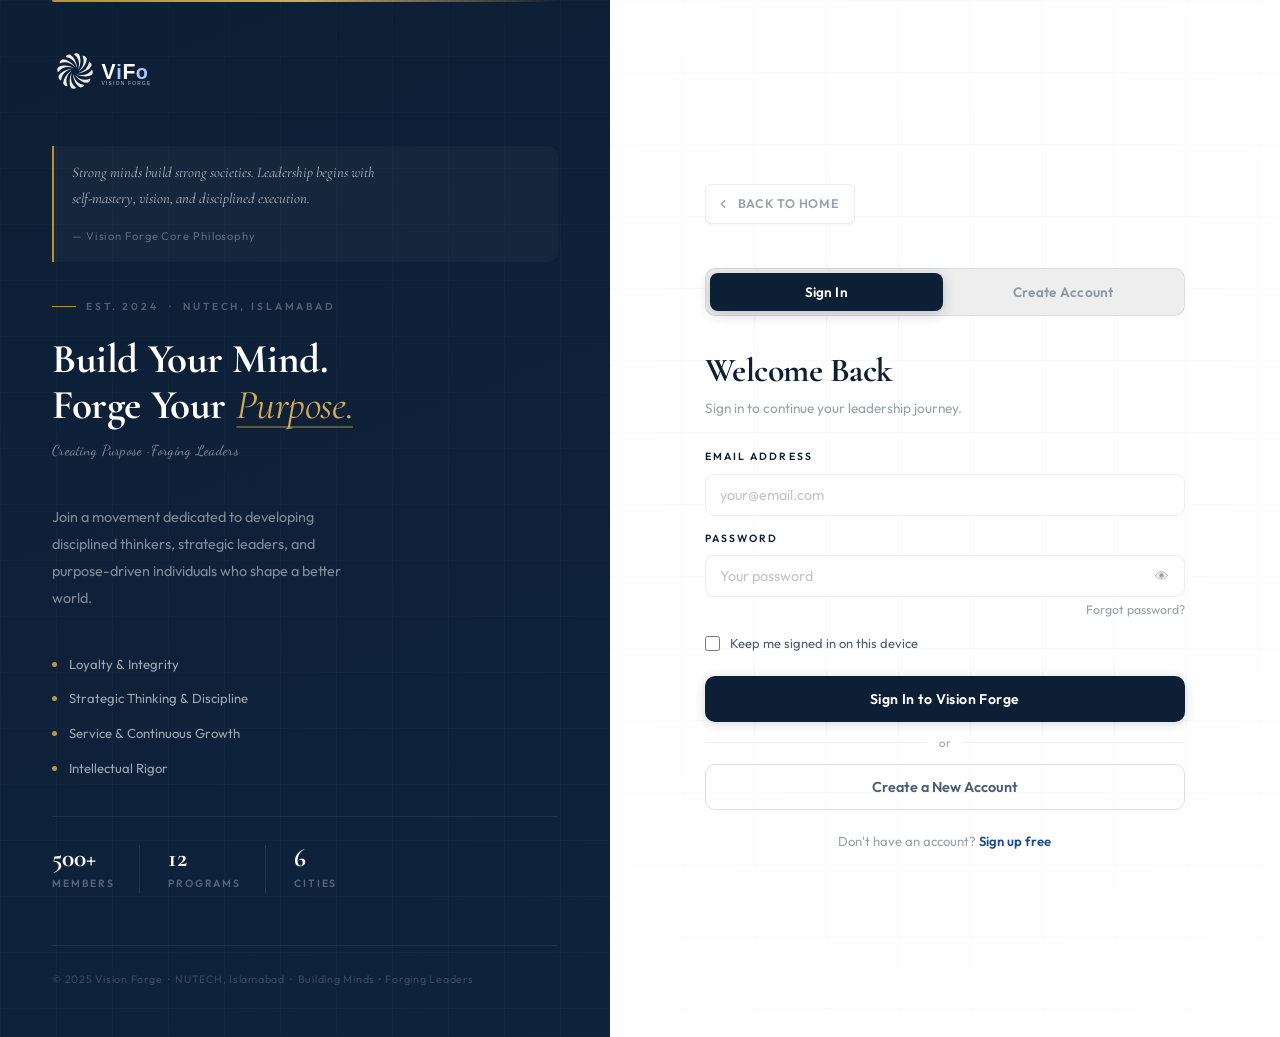
==== commit ac9b60c5: "Update login.html" ====
--- a/login.html
+++ b/login.html
@@ -8,25 +8,403 @@
   <meta name="description" content="Sign in or create your Vision Forge account and join the movement."/>
   <link rel="preconnect" href="https://fonts.googleapis.com"/>
   <link rel="preconnect" href="https://fonts.gstatic.com" crossorigin/>
-  <link href="https://fonts.googleapis.com/css2?family=Cormorant+Garamond:ital,wght@0,300;0,400;0,600;0,700;1,300;1,400;1,600;1,700&family=Outfit:wght@300;400;500;600;700&family=EB+Garamond:ital,wght@0,400;0,600;1,400;1,600&display=swap" rel="stylesheet"/>
+  <!-- Fonts match index.html exactly -->
+  <link href="https://fonts.googleapis.com/css2?family=Cormorant+Garamond:ital,wght@0,300;0,400;0,600;0,700;1,300;1,400;1,600;1,700&family=Outfit:wght@300;400;500;600;700&family=Dancing+Script:wght@500;600;700&display=swap" rel="stylesheet"/>
   <link rel="stylesheet" href="styles.css"/>
+
+  <style>
+    /* ── Login-page enhancement overrides ────────────────────────────── */
+
+    /* Right panel: same academic grid as hero section */
+    .auth-right {
+      position: relative;
+    }
+    .auth-right::before {
+      content: '';
+      position: absolute; inset: 0; pointer-events: none; z-index: 0;
+      background-image:
+        linear-gradient(var(--border) 1px, transparent 1px),
+        linear-gradient(90deg, var(--border) 1px, transparent 1px);
+      background-size: 72px 72px;
+      opacity: 0.3;
+    }
+    .auth-right::after {
+      content: '';
+      position: absolute; inset: 0; pointer-events: none; z-index: 0;
+      background: radial-gradient(ellipse 80% 80% at 50% 40%, transparent 30%, rgba(255,255,255,0.9) 100%);
+    }
+    .auth-right-inner { position: relative; z-index: 1; }
+
+    /* Left panel: strengthen the gold accent bar at top */
+    .auth-left-content::before {
+      content: '';
+      position: absolute; top: 0; left: 52px; right: 52px;
+      height: 2px;
+      background: linear-gradient(90deg, var(--gold), var(--gold-light), transparent);
+      border-radius: 0 0 2px 2px;
+    }
+
+    /* Tagline beneath h2 on left panel — Dancing Script matches index hero feel */
+    .auth-left-tagline {
+      font-family: 'Dancing Script', cursive;
+      font-size: 1.1rem;
+      color: rgba(255,255,255,0.35);
+      margin-bottom: 36px;
+      margin-top: -12px;
+      font-style: normal;
+      letter-spacing: 0.02em;
+    }
+
+    /* Gold underline on left panel h2 em (matches index hero gold-word) */
+    .auth-middle h2 em {
+      position: relative;
+    }
+    .auth-middle h2 em::after {
+      content: '';
+      position: absolute; bottom: 2px; left: 0; right: 0;
+      height: 2px; background: var(--gold-light); opacity: 0.4;
+      border-radius: 1px;
+    }
+
+    /* Back link styled like index.html's nav CTA */
+    .back-link {
+      display: inline-flex; align-items: center; gap: 8px;
+      font-size: 0.78rem; font-weight: 600; letter-spacing: 0.06em;
+      text-transform: uppercase; color: var(--text-light);
+      margin-bottom: 44px; transition: color 0.22s, gap 0.22s;
+      padding: 8px 14px 8px 10px;
+      border: 1px solid var(--border);
+      border-radius: 6px;
+      background: var(--white);
+      box-shadow: var(--shadow-xs);
+    }
+    .back-link:hover { color: var(--ink); gap: 12px; border-color: var(--border-mid); }
+    .back-link svg { flex-shrink: 0; }
+
+    /* Panel heading — matches index section h2 scale */
+    .auth-panel h3 {
+      font-size: clamp(1.7rem, 3vw, 2.1rem);
+      letter-spacing: -0.015em;
+      line-height: 1.15;
+    }
+
+    /* Tabs — crisper pill indicator */
+    .auth-tabs {
+      border-radius: var(--radius);
+      gap: 4px;
+    }
+    .auth-tab.active {
+      background: var(--navy);
+      color: #fff;
+      box-shadow: 0 3px 14px rgba(13,31,53,0.22);
+      letter-spacing: 0.01em;
+    }
+
+    /* Input focus: gold glow on focused state for brand harmony */
+    .auth-control:focus {
+      border-color: var(--ink);
+      box-shadow: 0 0 0 3px rgba(26,75,140,0.09), 0 1px 4px rgba(26,75,140,0.06);
+    }
+
+    /* Submit button: matches .btn-primary exactly */
+    .btn-navy {
+      background: var(--navy);
+      letter-spacing: 0.03em;
+      font-size: 0.88rem;
+      padding: 14px;
+    }
+    .btn-navy:hover {
+      background: var(--ink);
+      box-shadow: 0 6px 22px rgba(26,75,140,0.3);
+      transform: translateY(-2px);
+    }
+
+    /* Left panel eyebrow matching index .eyebrow */
+    .auth-left-eyebrow {
+      display: inline-flex; align-items: center; gap: 10px;
+      font-family: var(--font-body);
+      font-size: 0.64rem; font-weight: 600;
+      letter-spacing: 0.28em; text-transform: uppercase;
+      color: rgba(255,255,255,0.28);
+      margin-bottom: 22px;
+    }
+    .auth-left-eyebrow::before {
+      content: ''; display: block;
+      width: 24px; height: 1px; background: var(--gold);
+      flex-shrink: 0;
+    }
+
+    /* Value dots: brighter, matches index pillars */
+    .auth-value-dot { opacity: 0.85; }
+    .auth-value span { color: rgba(255,255,255,0.6); font-size: 0.82rem; }
+
+    /* Stats: cleaner separator matching hero-stats */
+    .auth-stats {
+      padding-top: 28px;
+      border-top: 1px solid rgba(255,255,255,0.07);
+    }
+    .auth-stat { border-right: 1px solid rgba(255,255,255,0.08); padding-right: 24px; }
+    .auth-stat:last-child { border-right: none; padding-right: 0; }
+
+    /* Footer: matches index footer bottom line style */
+    .auth-foot {
+      font-size: 0.67rem;
+      color: rgba(255,255,255,0.18);
+      letter-spacing: 0.07em;
+      padding-top: 24px;
+      border-top: 1px solid rgba(255,255,255,0.06);
+    }
+
+    /* Success message: gold tint instead of plain blue */
+    .auth-success {
+      background: rgba(184,146,42,0.06);
+      border-color: rgba(184,146,42,0.25);
+      color: var(--gold);
+    }
+    .auth-success svg { stroke: var(--gold); }
+
+    /* Form labels match index .eyebrow style */
+    .auth-form-group label {
+      font-size: 0.65rem;
+      letter-spacing: 0.2em;
+    }
+
+    /* ── Forgot Password Modal ──────────────────────────────────── */
+    .fp-overlay {
+      position: fixed; inset: 0; z-index: 2000;
+      background: rgba(13,31,53,0.52);
+      backdrop-filter: blur(6px); -webkit-backdrop-filter: blur(6px);
+      display: flex; align-items: center; justify-content: center;
+      padding: 24px;
+      opacity: 0; pointer-events: none;
+      transition: opacity 0.3s cubic-bezier(0.22,1,0.36,1);
+    }
+    .fp-overlay.open {
+      opacity: 1; pointer-events: all;
+    }
+    .fp-modal {
+      background: var(--white);
+      border-radius: var(--radius-lg);
+      padding: 44px 40px 36px;
+      width: 100%; max-width: 420px;
+      box-shadow: 0 32px 80px rgba(13,31,53,0.22), 0 2px 12px rgba(13,31,53,0.08);
+      border: 1px solid var(--border);
+      position: relative;
+      transform: translateY(20px) scale(0.97);
+      transition: transform 0.35s cubic-bezier(0.22,1,0.36,1);
+    }
+    .fp-overlay.open .fp-modal {
+      transform: translateY(0) scale(1);
+    }
+
+    /* Gold accent line at top of modal — matches left panel */
+    .fp-modal::before {
+      content: '';
+      position: absolute; top: 0; left: 32px; right: 32px;
+      height: 2px;
+      background: linear-gradient(90deg, var(--gold), var(--gold-light), transparent);
+      border-radius: 0 0 2px 2px;
+    }
+
+    .fp-close {
+      position: absolute; top: 16px; right: 16px;
+      width: 32px; height: 32px; border-radius: 50%;
+      border: 1px solid var(--border); background: var(--off-white);
+      cursor: pointer; display: flex; align-items: center; justify-content: center;
+      color: var(--text-light); font-size: 1rem; line-height: 1;
+      transition: all 0.2s;
+    }
+    .fp-close:hover { background: var(--navy); color: #fff; border-color: var(--navy); }
+
+    .fp-icon {
+      width: 48px; height: 48px; border-radius: 12px;
+      background: var(--ink-pale); margin-bottom: 20px;
+      display: flex; align-items: center; justify-content: center;
+    }
+    .fp-icon svg { width: 22px; height: 22px; fill: none; stroke: var(--ink); stroke-width: 1.8; stroke-linecap: round; stroke-linejoin: round; }
+
+    .fp-modal h4 {
+      font-family: var(--font-serif); font-size: 1.6rem; font-weight: 700;
+      color: var(--navy); margin-bottom: 8px; letter-spacing: -0.01em;
+    }
+    .fp-modal p.fp-sub {
+      font-size: 0.85rem; color: var(--text-mid); line-height: 1.7;
+      margin-bottom: 28px;
+    }
+
+    /* Step states */
+    .fp-step { display: none; }
+    .fp-step.active { display: block; }
+
+    /* Success state */
+    .fp-success-icon {
+      width: 56px; height: 56px; border-radius: 50%;
+      background: rgba(26,75,140,0.07);
+      display: flex; align-items: center; justify-content: center;
+      margin: 0 auto 20px;
+    }
+    .fp-success-icon svg { width: 26px; height: 26px; fill: none; stroke: var(--ink); stroke-width: 2; stroke-linecap: round; }
+    .fp-success-title {
+      font-family: var(--font-serif); font-size: 1.5rem; font-weight: 700;
+      color: var(--navy); text-align: center; margin-bottom: 10px;
+    }
+    .fp-success-body {
+      font-size: 0.84rem; color: var(--text-mid); text-align: center;
+      line-height: 1.75; margin-bottom: 28px;
+    }
+    .fp-success-body strong { color: var(--ink); }
+    .fp-back-btn {
+      width: 100%; padding: 12px; border-radius: var(--radius);
+      background: transparent; border: 1.5px solid var(--border-mid);
+      color: var(--text-mid); font-size: 0.88rem; font-weight: 600;
+      cursor: pointer; transition: all 0.25s; letter-spacing: 0.02em;
+    }
+    .fp-back-btn:hover { border-color: var(--navy); color: var(--navy); background: var(--off-white); }
+
+    /* ── Legal Modals (Terms & Privacy) ────────────────────────── */
+    .legal-trigger {
+      color: var(--ink); font-weight: 600;
+      border-bottom: 1px solid rgba(26,75,140,0.25);
+      transition: color 0.2s, border-color 0.2s;
+    }
+    .legal-trigger:hover { color: var(--navy); border-color: var(--navy); }
+
+    .legal-overlay {
+      position: fixed; inset: 0; z-index: 2100;
+      background: rgba(13,31,53,0.55);
+      backdrop-filter: blur(8px); -webkit-backdrop-filter: blur(8px);
+      display: flex; align-items: center; justify-content: center;
+      padding: 24px;
+      opacity: 0; pointer-events: none;
+      transition: opacity 0.3s cubic-bezier(0.22,1,0.36,1);
+    }
+    .legal-overlay.open { opacity: 1; pointer-events: all; }
+
+    .legal-modal {
+      background: var(--white);
+      border-radius: var(--radius-lg);
+      width: 100%; max-width: 640px;
+      max-height: 82vh;
+      display: flex; flex-direction: column;
+      box-shadow: 0 32px 80px rgba(13,31,53,0.24), 0 2px 12px rgba(13,31,53,0.08);
+      border: 1px solid var(--border);
+      transform: translateY(24px) scale(0.97);
+      transition: transform 0.35s cubic-bezier(0.22,1,0.36,1);
+      overflow: hidden;
+    }
+    .legal-overlay.open .legal-modal { transform: translateY(0) scale(1); }
+
+    /* Coloured header band */
+    .legal-modal-header {
+      padding: 28px 36px 24px;
+      border-bottom: 1px solid var(--border);
+      position: relative;
+      flex-shrink: 0;
+    }
+    .legal-modal-header::before {
+      content: '';
+      position: absolute; top: 0; left: 36px; right: 36px; height: 2px;
+      background: linear-gradient(90deg, var(--gold), var(--gold-light), transparent);
+      border-radius: 0 0 2px 2px;
+    }
+    .legal-modal-eyebrow {
+      font-size: 0.62rem; font-weight: 700; letter-spacing: 0.26em;
+      text-transform: uppercase; color: var(--gold);
+      display: flex; align-items: center; gap: 8px; margin-bottom: 8px;
+    }
+    .legal-modal-eyebrow::before {
+      content: ''; width: 20px; height: 1px; background: var(--gold);
+    }
+    .legal-modal-header h3 {
+      font-family: var(--font-serif); font-size: 1.7rem; font-weight: 700;
+      color: var(--navy); line-height: 1.15; letter-spacing: -0.01em;
+      margin-bottom: 4px;
+    }
+    .legal-modal-header h3 em { font-style: italic; color: var(--ink); }
+    .legal-modal-meta {
+      font-size: 0.75rem; color: var(--text-light); margin-top: 6px;
+    }
+    .legal-modal-close {
+      position: absolute; top: 20px; right: 20px;
+      width: 32px; height: 32px; border-radius: 50%;
+      border: 1px solid var(--border); background: var(--off-white);
+      cursor: pointer; display: flex; align-items: center; justify-content: center;
+      color: var(--text-light); font-size: 1.1rem; line-height: 1;
+      transition: all 0.2s;
+    }
+    .legal-modal-close:hover { background: var(--navy); color: #fff; border-color: var(--navy); }
+
+    /* Scrollable body */
+    .legal-modal-body {
+      padding: 28px 36px 32px;
+      overflow-y: auto; flex: 1;
+      scrollbar-width: thin;
+      scrollbar-color: var(--ink-pale2) transparent;
+    }
+    .legal-modal-body::-webkit-scrollbar { width: 4px; }
+    .legal-modal-body::-webkit-scrollbar-thumb { background: var(--ink-pale2); border-radius: 2px; }
+
+    /* Highlight box */
+    .legal-highlight {
+      background: var(--ink-pale); border-left: 3px solid var(--ink);
+      border-radius: 0 var(--radius) var(--radius) 0;
+      padding: 14px 18px; font-size: 0.88rem; color: var(--ink);
+      line-height: 1.65; margin-bottom: 28px; font-weight: 500;
+    }
+
+    /* Section headings inside modal */
+    .legal-modal-body h4 {
+      font-family: var(--font-body); font-size: 0.72rem; font-weight: 700;
+      letter-spacing: 0.18em; text-transform: uppercase;
+      color: var(--navy); margin: 24px 0 8px;
+      padding-bottom: 6px; border-bottom: 1px solid var(--border);
+    }
+    .legal-modal-body h4:first-of-type { margin-top: 0; }
+    .legal-modal-body p {
+      font-size: 0.88rem; color: var(--text-mid); line-height: 1.8;
+      margin-bottom: 0;
+    }
+    .legal-modal-body a { color: var(--ink); border-bottom: 1px solid rgba(26,75,140,0.25); }
+    .legal-modal-body a:hover { color: var(--navy); }
+
+    /* Footer strip */
+    .legal-modal-footer {
+      padding: 16px 36px;
+      border-top: 1px solid var(--border);
+      display: flex; align-items: center; justify-content: space-between;
+      gap: 12px; flex-shrink: 0;
+      background: var(--off-white);
+    }
+    .legal-modal-footer span {
+      font-size: 0.75rem; color: var(--text-light);
+    }
+    .legal-modal-footer button {
+      padding: 9px 22px; border-radius: var(--radius);
+      background: var(--navy); color: #fff;
+      border: none; cursor: pointer; font-size: 0.83rem; font-weight: 600;
+      letter-spacing: 0.03em; transition: all 0.25s;
+    }
+    .legal-modal-footer button:hover { background: var(--ink); transform: translateY(-1px); }
+  </style>
 </head>
 <body>
 
-<!-- Custom cursor -->
-<div id="cursor" aria-hidden="true"></div>
-
 <div class="auth-page">
 
-  <!-- ── LEFT: Academic brand panel ── -->
+  <!-- ══ LEFT: Brand panel ══ -->
   <div class="auth-left">
     <div class="auth-left-bg" style="background-image:url('https://images.unsplash.com/photo-1541339907198-e08756dedf3f?w=900&q=80');"></div>
     <div class="auth-left-pattern"></div>
     <div class="auth-left-gradient"></div>
     <div class="auth-left-content">
 
+      <!-- Logo — matches index.html nav-logo-light exactly -->
       <a href="index.html" class="auth-logo" aria-label="Vision Forge Home">
-        <img src="ViFo_dark_mode.png" alt="Vifo Logo" style="height: 88px; width: auto; display: block; margin: -20px 0;"/>
+        <img
+          src="[data-uri]"
+          alt="Vision Forge"
+          style="height:46px;display:block"
+        />
       </a>
 
       <div class="auth-middle">
@@ -34,14 +412,21 @@
           <p>Strong minds build strong societies. Leadership begins with self-mastery, vision, and disciplined execution.</p>
           <span>— Vision Forge Core Philosophy</span>
         </div>
+
+        <div class="auth-left-eyebrow">Est. 2024 &nbsp;·&nbsp; NUTECH, Islamabad</div>
+
         <h2>Build Your Mind.<br>Forge Your <em>Purpose.</em></h2>
-        <p>Join Vision Forge and become part of a movement dedicated to developing disciplined thinkers, strategic leaders, and purpose-driven individuals who shape a better world.</p>
+        <p class="auth-left-tagline">Creating Purpose · Forging Leaders</p>
+
+        <p>Join a movement dedicated to developing disciplined thinkers, strategic leaders, and purpose-driven individuals who shape a better world.</p>
+
         <div class="auth-values">
           <div class="auth-value"><div class="auth-value-dot"></div><span>Loyalty &amp; Integrity</span></div>
           <div class="auth-value"><div class="auth-value-dot"></div><span>Strategic Thinking &amp; Discipline</span></div>
           <div class="auth-value"><div class="auth-value-dot"></div><span>Service &amp; Continuous Growth</span></div>
           <div class="auth-value"><div class="auth-value-dot"></div><span>Intellectual Rigor</span></div>
         </div>
+
         <div class="auth-stats">
           <div class="auth-stat">
             <div class="auth-stat-num">500+</div>
@@ -59,19 +444,19 @@
       </div>
 
       <div class="auth-foot">
-        &copy; 2025 Vision Forge &nbsp;·&nbsp; NUTECH, Islamabad &nbsp;·&nbsp; Building Minds • Forging Leaders
+        &copy; 2025 Vision Forge &nbsp;·&nbsp; NUTECH, Islamabad &nbsp;·&nbsp; Building Minds &bull; Forging Leaders
       </div>
 
     </div>
   </div>
 
-  <!-- ── RIGHT: Auth forms ── -->
+  <!-- ══ RIGHT: Auth forms ══ -->
   <div class="auth-right">
     <div class="auth-right-inner">
 
       <a href="index.html" class="back-link">
-        <svg width="14" height="14" viewBox="0 0 24 24"><polyline points="15 18 9 12 15 6"/></svg>
-        Back to home
+        <svg width="14" height="14" viewBox="0 0 24 24" fill="none" stroke="currentColor" stroke-width="2" stroke-linecap="round"><polyline points="15 18 9 12 15 6"/></svg>
+        Back to Home
       </a>
 
       <!-- Tabs -->
@@ -235,7 +620,7 @@
             </div>
             <div class="auth-form-group">
               <label for="s-province">Province / State</label>
-              <input id="s-province" type="text" class="auth-control" placeholder="e.g. Punjab" required autocomplete="address-level1" value="Kabul"/>
+              <input id="s-province" type="text" class="auth-control" placeholder="e.g. Kabul" required autocomplete="address-level1" value="Kabul"/>
             </div>
           </div>
 
@@ -246,7 +631,7 @@
 
           <label class="checkbox-group">
             <input type="checkbox" required id="s-terms"/>
-            <span>I agree to Vision Forge's <a href="#">Terms of Service</a> and <a href="#">Privacy Policy</a>.</span>
+            <span>I agree to Vision Forge's <a href="#" id="open-terms" class="legal-trigger">Terms of Service</a> and <a href="#" id="open-privacy" class="legal-trigger">Privacy Policy</a>.</span>
           </label>
 
           <div class="auth-actions">
@@ -264,6 +649,262 @@
   </div>
 </div>
 
+<!-- ══ TERMS OF SERVICE MODAL ══ -->
+<div class="legal-overlay" id="termsOverlay" role="dialog" aria-modal="true" aria-labelledby="termsTitle">
+  <div class="legal-modal">
+    <div class="legal-modal-header">
+      <div class="legal-modal-eyebrow">Legal</div>
+      <h3 id="termsTitle">Terms of <em>Service</em></h3>
+      <p class="legal-modal-meta">Last updated: May 2025 &middot; Vision Forge, NUTECH, Islamabad</p>
+      <button class="legal-modal-close" aria-label="Close">&times;</button>
+    </div>
+    <div class="legal-modal-body">
+      <div class="legal-highlight">By accessing or using Vision Forge's website, programs, or services, you agree to be bound by these Terms of Service.</div>
+      <h4>1. About Vision Forge</h4>
+      <p>Vision Forge is a non-profit intellectual and social initiative headquartered at NUTECH, Islamabad, Pakistan, established in 2024. Our mission is to develop disciplined minds and purpose-driven leaders through education, mentorship, and community engagement.</p>
+      <h4>2. Eligibility &amp; Membership</h4>
+      <p>Our Services are open to all individuals committed to personal growth and societal contribution. By registering or participating, you confirm that all information you provide is accurate and that you will not misrepresent your identity.</p>
+      <h4>3. Use of Services</h4>
+      <p>You may use our Services for lawful, personal, and non-commercial purposes. You agree not to distribute spam or harmful content, harass any member, or attempt to gain unauthorised access to our systems.</p>
+      <h4>4. Intellectual Property</h4>
+      <p>All content produced by Vision Forge is the intellectual property of Vision Forge and its contributors. You may not reproduce or distribute content without explicit written consent.</p>
+      <h4>5. Scholarship Guidance Disclaimer</h4>
+      <p>Vision Forge provides scholarship guidance as an informational and advisory service only. We do not award scholarships or guarantee admissions. Applicants are responsible for confirming details directly with relevant institutions.</p>
+      <h4>6. Limitation of Liability</h4>
+      <p>Vision Forge and its team members shall not be liable for any indirect, incidental, or consequential damages arising from your use of our Services.</p>
+      <h4>7. Contact</h4>
+      <p>Questions? Contact us at <a href="mailto:msuhailserwer@gmail.com">msuhailserwer@gmail.com</a> or at NUTECH, Islamabad, Pakistan.</p>
+    </div>
+    <div class="legal-modal-footer">
+      <span>&copy; 2025 Vision Forge</span>
+      <button onclick="closeLegal('termsOverlay')">Got It</button>
+    </div>
+  </div>
+</div>
+
+<!-- ══ PRIVACY POLICY MODAL ══ -->
+<div class="legal-overlay" id="privacyOverlay" role="dialog" aria-modal="true" aria-labelledby="privacyTitle">
+  <div class="legal-modal">
+    <div class="legal-modal-header">
+      <div class="legal-modal-eyebrow">Legal</div>
+      <h3 id="privacyTitle">Privacy <em>Policy</em></h3>
+      <p class="legal-modal-meta">Last updated: May 2025 &middot; Vision Forge, NUTECH, Islamabad</p>
+      <button class="legal-modal-close" aria-label="Close">&times;</button>
+    </div>
+    <div class="legal-modal-body">
+      <div class="legal-highlight">Vision Forge is committed to protecting your privacy. We do not sell your personal data &mdash; ever.</div>
+      <h4>1. Information We Collect</h4>
+      <p>We collect information you provide directly &mdash; name, email, phone number, and institution when you join &mdash; as well as contact form submissions, feedback, and event registrations.</p>
+      <h4>2. How We Use Your Information</h4>
+      <p>We use your information to provide and improve our Services, respond to enquiries, and send communications about events and programs with your consent.</p>
+      <h4>3. How We Share Your Information</h4>
+      <p>Vision Forge does not sell, rent, or trade your personal data. We may share information only with your consent or when required by applicable law.</p>
+      <h4>4. Your Rights</h4>
+      <p>You have the right to access, correct, or delete the personal data we hold about you. Contact us at <a href="mailto:msuhailserwer@gmail.com">msuhailserwer@gmail.com</a> to exercise these rights.</p>
+      <h4>5. Security</h4>
+      <p>We implement appropriate technical and organisational measures to protect your personal data against unauthorised access, alteration, or destruction.</p>
+      <h4>6. Contact</h4>
+      <p><strong>Vision Forge</strong> &mdash; NUTECH, Islamabad<br>Email: <a href="mailto:msuhailserwer@gmail.com">msuhailserwer@gmail.com</a> &middot; Phone: +92 310 5826985</p>
+    </div>
+    <div class="legal-modal-footer">
+      <span>&copy; 2025 Vision Forge</span>
+      <button onclick="closeLegal('privacyOverlay')">Got It</button>
+    </div>
+  </div>
+</div>
+
+<!-- ══ FORGOT PASSWORD MODAL ══ -->
+<div class="fp-overlay" id="fpOverlay" role="dialog" aria-modal="true" aria-labelledby="fpTitle">
+  <div class="fp-modal">
+    <button class="fp-close" id="fpClose" aria-label="Close">&times;</button>
+
+    <!-- Step 1: Enter email -->
+    <div class="fp-step active" id="fp-step1">
+      <div class="fp-icon">
+        <svg viewBox="0 0 24 24"><rect x="3" y="11" width="18" height="11" rx="2" ry="2"/><path d="M7 11V7a5 5 0 0 1 10 0v4"/></svg>
+      </div>
+      <h4 id="fpTitle">Reset Password</h4>
+      <p class="fp-sub">Enter the email address linked to your Vision Forge account. We'll send you a reset link.</p>
+
+      <form id="fp-form" novalidate>
+        <div class="auth-form-group">
+          <label for="fp-email">Email Address</label>
+          <input id="fp-email" type="email" class="auth-control" placeholder="your@email.com" required autocomplete="email"/>
+        </div>
+        <div id="fp-error" style="display:none;font-size:0.8rem;color:#c94b4b;margin-top:-6px;margin-bottom:12px;">
+          Please enter a valid email address.
+        </div>
+        <div class="auth-actions" style="margin-top:16px;">
+          <button type="submit" class="btn-full btn-navy" id="fp-submit-btn">Send Reset Link</button>
+          <button type="button" class="fp-back-btn" onclick="closeFP()">Cancel</button>
+        </div>
+      </form>
+    </div>
+
+    <!-- Step 2: Confirmation -->
+    <div class="fp-step" id="fp-step2">
+      <div style="text-align:center;padding:8px 0 4px;">
+        <div class="fp-success-icon">
+          <svg viewBox="0 0 24 24"><path d="M20 6L9 17l-5-5"/></svg>
+        </div>
+        <div class="fp-success-title">Check Your Inbox</div>
+        <p class="fp-success-body">
+          We've sent a password reset link to<br>
+          <strong id="fp-sent-email"></strong><br><br>
+          Check your spam folder if it doesn't arrive within a few minutes.
+        </p>
+        <button class="fp-back-btn" onclick="closeFP()">Back to Sign In</button>
+      </div>
+    </div>
+  </div>
+</div>
+
 <script src="scripts.js"></script>
+<script>
+/* ── Legal Modals ─────────────────────────────────────── */
+(function () {
+  function openLegal(id) {
+    var overlay = document.getElementById(id);
+    if (!overlay) return;
+    overlay.classList.add('open');
+    document.body.style.overflow = 'hidden';
+    /* Focus close button for a11y */
+    var closeBtn = overlay.querySelector('.legal-modal-close');
+    if (closeBtn) setTimeout(function(){ closeBtn.focus(); }, 300);
+  }
+
+  window.closeLegal = function (id) {
+    var overlay = document.getElementById(id);
+    if (!overlay) return;
+    overlay.classList.remove('open');
+    /* Only restore scroll if no other modal is open */
+    var anyOpen = document.querySelector('.legal-overlay.open, .fp-overlay.open');
+    if (!anyOpen) document.body.style.overflow = '';
+  };
+
+  /* Terms link */
+  var termsLink = document.getElementById('open-terms');
+  if (termsLink) {
+    termsLink.addEventListener('click', function (e) {
+      e.preventDefault(); e.stopPropagation();
+      openLegal('termsOverlay');
+    });
+  }
+
+  /* Privacy link */
+  var privacyLink = document.getElementById('open-privacy');
+  if (privacyLink) {
+    privacyLink.addEventListener('click', function (e) {
+      e.preventDefault(); e.stopPropagation();
+      openLegal('privacyOverlay');
+    });
+  }
+
+  /* Close on backdrop click & Escape */
+  document.querySelectorAll('.legal-overlay').forEach(function (overlay) {
+    overlay.addEventListener('click', function (e) {
+      if (e.target === overlay) closeLegal(overlay.id);
+    });
+    overlay.querySelector('.legal-modal-close').addEventListener('click', function () {
+      closeLegal(overlay.id);
+    });
+  });
+
+  document.addEventListener('keydown', function (e) {
+    if (e.key !== 'Escape') return;
+    document.querySelectorAll('.legal-overlay.open').forEach(function (o) {
+      closeLegal(o.id);
+    });
+  });
+}());
+
+/* ── Forgot Password Modal ────────────────────────────── */
+(function () {
+  var overlay  = document.getElementById('fpOverlay');
+  var closeBtn = document.getElementById('fpClose');
+  var form     = document.getElementById('fp-form');
+  var emailInp = document.getElementById('fp-email');
+  var errMsg   = document.getElementById('fp-error');
+  var submitBtn= document.getElementById('fp-submit-btn');
+  var step1    = document.getElementById('fp-step1');
+  var step2    = document.getElementById('fp-step2');
+  var sentLbl  = document.getElementById('fp-sent-email');
+
+  /* Open modal when "Forgot password?" is clicked */
+  document.querySelectorAll('.forgot-link').forEach(function(link) {
+    link.addEventListener('click', function(e) {
+      e.preventDefault();
+      openFP();
+    });
+  });
+
+  function openFP() {
+    /* Reset to step 1 */
+    step1.classList.add('active');
+    step2.classList.remove('active');
+    if (form) form.reset();
+    emailInp.classList.remove('invalid');
+    errMsg.style.display = 'none';
+    submitBtn.textContent = 'Send Reset Link';
+    submitBtn.disabled = false;
+
+    overlay.classList.add('open');
+    document.body.style.overflow = 'hidden';
+    setTimeout(function() { emailInp.focus(); }, 350);
+  }
+
+  window.closeFP = function() {
+    overlay.classList.remove('open');
+    document.body.style.overflow = '';
+  };
+
+  /* Close on overlay backdrop click */
+  overlay.addEventListener('click', function(e) {
+    if (e.target === overlay) closeFP();
+  });
+
+  /* Close on Escape */
+  document.addEventListener('keydown', function(e) {
+    if (e.key === 'Escape' && overlay.classList.contains('open')) closeFP();
+  });
+
+  closeBtn.addEventListener('click', closeFP);
+
+  /* Form submit */
+  form.addEventListener('submit', function(e) {
+    e.preventDefault();
+
+    var email = emailInp.value.trim();
+    var valid = /^[^\s@]+@[^\s@]+\.[^\s@]+$/.test(email);
+
+    if (!valid) {
+      emailInp.classList.add('invalid');
+      errMsg.style.display = 'block';
+      emailInp.focus();
+      return;
+    }
+
+    emailInp.classList.remove('invalid');
+    errMsg.style.display = 'none';
+
+    /* Loading state */
+    submitBtn.textContent = 'Sending…';
+    submitBtn.disabled = true;
+
+    /* Simulate async email send (replace with real API call) */
+    setTimeout(function() {
+      sentLbl.textContent = email;
+      step1.classList.remove('active');
+      step2.classList.add('active');
+    }, 1200);
+  });
+
+  /* Clear invalid state on typing */
+  emailInp.addEventListener('input', function() {
+    emailInp.classList.remove('invalid');
+    errMsg.style.display = 'none';
+  });
+}());
+</script>
 </body>
-</html>+</html>
--- a/styles.css
+++ b/styles.css
@@ -18,10 +18,10 @@
   --gold:        #b8922a;
   --gold-light:  #d4ab52;
   --gold-pale:   #faf5ea;
-  --ivory:       #fdfcf9;
+  --ivory:       #ffffff;
   --white:       #ffffff;
-  --off-white:   #f8f7f4;
-  --off-white2:  #f2f0eb;
+  --off-white:   #f5f5f5;
+  --off-white2:  #eeeeee;
   --border:      rgba(13,31,53,0.08);
   --border-mid:  rgba(13,31,53,0.14);
   --border-strong: rgba(13,31,53,0.22);
@@ -48,7 +48,7 @@
 html { scroll-behavior: smooth; font-size: 16px; }
 body {
   background: var(--ivory);
-  background-color: #fdfcf9 !important;
+  background-color: #ffffff !important;
   color: var(--text);
   font-family: var(--font-body);
   line-height: 1.75;
@@ -192,7 +192,7 @@
   transition: background 0.4s var(--ease), padding 0.4s var(--ease), box-shadow 0.4s;
 }
 .navbar.scrolled {
-  background: rgba(253,252,249,0.97);
+  background: rgba(255,255,255,0.97);
   backdrop-filter: blur(20px); -webkit-backdrop-filter: blur(20px);
   padding: 14px 0;
   border-bottom: 1px solid var(--border);
@@ -254,7 +254,7 @@
 .hero::after {
   content: ''; position: absolute; inset: 0; pointer-events: none;
   background:
-    radial-gradient(ellipse 80% 80% at 50% 50%, transparent 40%, rgba(253,252,249,0.8) 100%),
+    radial-gradient(ellipse 80% 80% at 50% 50%, transparent 40%, rgba(255,255,255,0.8) 100%),
     radial-gradient(ellipse 40% 50% at 92% 20%, rgba(184,146,42,0.04) 0%, transparent 60%),
     radial-gradient(ellipse 50% 60% at 8% 80%, rgba(26,75,140,0.03) 0%, transparent 65%);
   z-index: 0;
@@ -717,6 +717,7 @@
 }
 .faq-item.open .faq-chevron { transform: rotate(180deg); color: var(--ink); }
 .faq-answer { max-height: 0; overflow: hidden; transition: max-height 0.5s var(--ease); }
+.faq-item.open .faq-answer { max-height: 600px; }
 .faq-answer-inner {
   padding: 0 24px 22px;
   font-size: 0.9rem; color: var(--text-mid); line-height: 1.85;
@@ -1307,7 +1308,7 @@
     color-scheme: light;
   }
   html, body {
-    background: #fdfcf9 !important;
+    background: #ffffff !important;
     color: #1a2e42 !important;
   }
 }
@@ -1417,7 +1418,7 @@
 /* MOVED FROM index.html */
 /* ═══════════════════════════════════════════════════════════
    VISION FORGE — Premium Theme
-   Palette: Ivory #fdfcf9 · Deep Navy #0d1f35 · Ink #1a4b8c · Gold #b8922a
+   Palette: Ivory #ffffff · Deep Navy #0d1f35 · Ink #1a4b8c · Gold #b8922a
    ═══════════════════════════════════════════════════════════ */
 :root {
   color-scheme: light;
@@ -1431,10 +1432,10 @@
   --gold-light:  #d4ab52;
   --gold-pale:   #faf5ea;
   --gold-glow:   rgba(184,146,42,0.18);
-  --ivory:       #fdfcf9;
+  --ivory:       #ffffff;
   --white:       #ffffff;
-  --off-white:   #f8f7f4;
-  --off-white2:  #f2f0eb;
+  --off-white:   #f5f5f5;
+  --off-white2:  #eeeeee;
   --border:      rgba(13,31,53,0.08);
   --border-mid:  rgba(13,31,53,0.14);
   --border-strong: rgba(13,31,53,0.22);
@@ -1561,7 +1562,7 @@
   transition: background 0.4s var(--ease), box-shadow 0.4s var(--ease);
 }
 .navbar.scrolled {
-  background: rgba(253,252,249,0.97);
+  background: rgba(255,255,255,0.97);
   backdrop-filter: blur(20px); -webkit-backdrop-filter: blur(20px);
   border-bottom: 1px solid var(--border);
   box-shadow: var(--shadow-sm);
@@ -1611,23 +1612,26 @@
   transition: background 0.22s ease;
   position: relative; z-index: 1100;
 }
-.nav-hamburger:hover { background: rgba(255,255,255,0.10); }
-.nav-hamburger:active { background: rgba(255,255,255,0.16); }
-.dark-hero-page .nav-hamburger:hover { background: rgba(13,31,53,0.08); }
+.nav-hamburger:hover { background: rgba(13,31,53,0.08); }
+.nav-hamburger:active { background: rgba(13,31,53,0.14); }
+.dark-hero-page .nav-hamburger:hover { background: rgba(255,255,255,0.12); }
 .hbars {
   display: flex; flex-direction: column; justify-content: space-between;
   width: 22px; height: 14px; pointer-events: none;
 }
 .hbar {
   display: block; width: 100%; height: 2px;
-  background: #ffffff;
+  background: var(--navy);    /* visible on light navbar */
   border-radius: 9px;
   transform-origin: center;
   transition: transform 0.42s cubic-bezier(0.77,0,0.18,1),
               opacity 0.28s ease,
               width 0.38s cubic-bezier(0.77,0,0.18,1);
 }
-.dark-hero-page .hbar { background: var(--navy); }
+.dark-hero-page .hbar { background: #ffffff; } /* visible on dark pages */
+/* When navbar scrolls on a dark page its background turns light-ivory —
+   switch bars back to navy so they don't disappear against it */
+.dark-hero-page .navbar.scrolled .hbar { background: var(--navy); }
 .nav-hamburger[aria-expanded="true"] .hbar-top {
   transform: translateY(6px) rotate(45deg);
 }
@@ -1641,6 +1645,13 @@
 /* ══════════════════════════════════════
    SLIDE PANEL OVERLAY
 ══════════════════════════════════════ */
+
+/* Scroll lock when panel open — overflow only, touch-action intentionally
+   omitted so taps on panel links still register on mobile */
+body.panel-open { overflow: hidden; }
+/* Safety override: once panel-open is removed the page must scroll again */
+body:not(.panel-open) { overflow-x: hidden; overflow-y: auto !important; }
+
 .sp-overlay {
   position: fixed; inset: 0;
   background: rgba(0,0,0,0);
@@ -1775,7 +1786,7 @@
 }
 .hero::after {
   content: ''; position: absolute; inset: 0; pointer-events: none;
-  background: radial-gradient(ellipse 80% 80% at 50% 50%, transparent 40%, rgba(253,252,249,0.8) 100%),
+  background: radial-gradient(ellipse 80% 80% at 50% 50%, transparent 40%, rgba(255,255,255,0.8) 100%),
     radial-gradient(ellipse 40% 50% at 92% 20%, rgba(184,146,42,0.05) 0%, transparent 60%),
     radial-gradient(ellipse 50% 60% at 8% 80%, rgba(26,75,140,0.04) 0%, transparent 65%);
   z-index: 0;
@@ -2120,6 +2131,7 @@
 .faq-chevron { flex-shrink: 0; font-size: 0.9rem; color: var(--text-light); transition: transform 0.4s var(--ease), color 0.22s; display: block; line-height: 1; }
 .faq-item.open .faq-chevron { transform: rotate(180deg); color: var(--ink); }
 .faq-answer { max-height: 0; overflow: hidden; transition: max-height 0.5s var(--ease); }
+.faq-item.open .faq-answer { max-height: 600px; }
 .faq-answer-inner { padding: 0 24px 22px; font-size: 0.9rem; color: var(--text-mid); line-height: 1.85; }
 
 /* ── COURSES / PROGRAMS ── */
@@ -2500,7 +2512,7 @@
 /* ── Dark mode override — always light ── */
 @media (prefers-color-scheme: dark) {
   :root { color-scheme: light; }
-  html, body { background: #fdfcf9 !important; color: #1a2e42 !important; }
+  html, body { background: #ffffff !important; color: #1a2e42 !important; }
   .btn-primary { color: #fff !important; }
   .sp-cta { color: #fff !important; }
   .slide-panel { background: #ffffff !important; color: #1a2840 !important; }
@@ -2520,4 +2532,4 @@
 body.dark-hero-page .nav-logo-light    { display: block; }
 body.dark-hero-page .nav-logo-dark     { display: none;  }
 .navbar.scrolled .nav-logo-light       { display: none  !important; }
-.navbar.scrolled .nav-logo-dark        { display: block !important; }+.navbar.scrolled .nav-logo-dark        { display: block !important; }
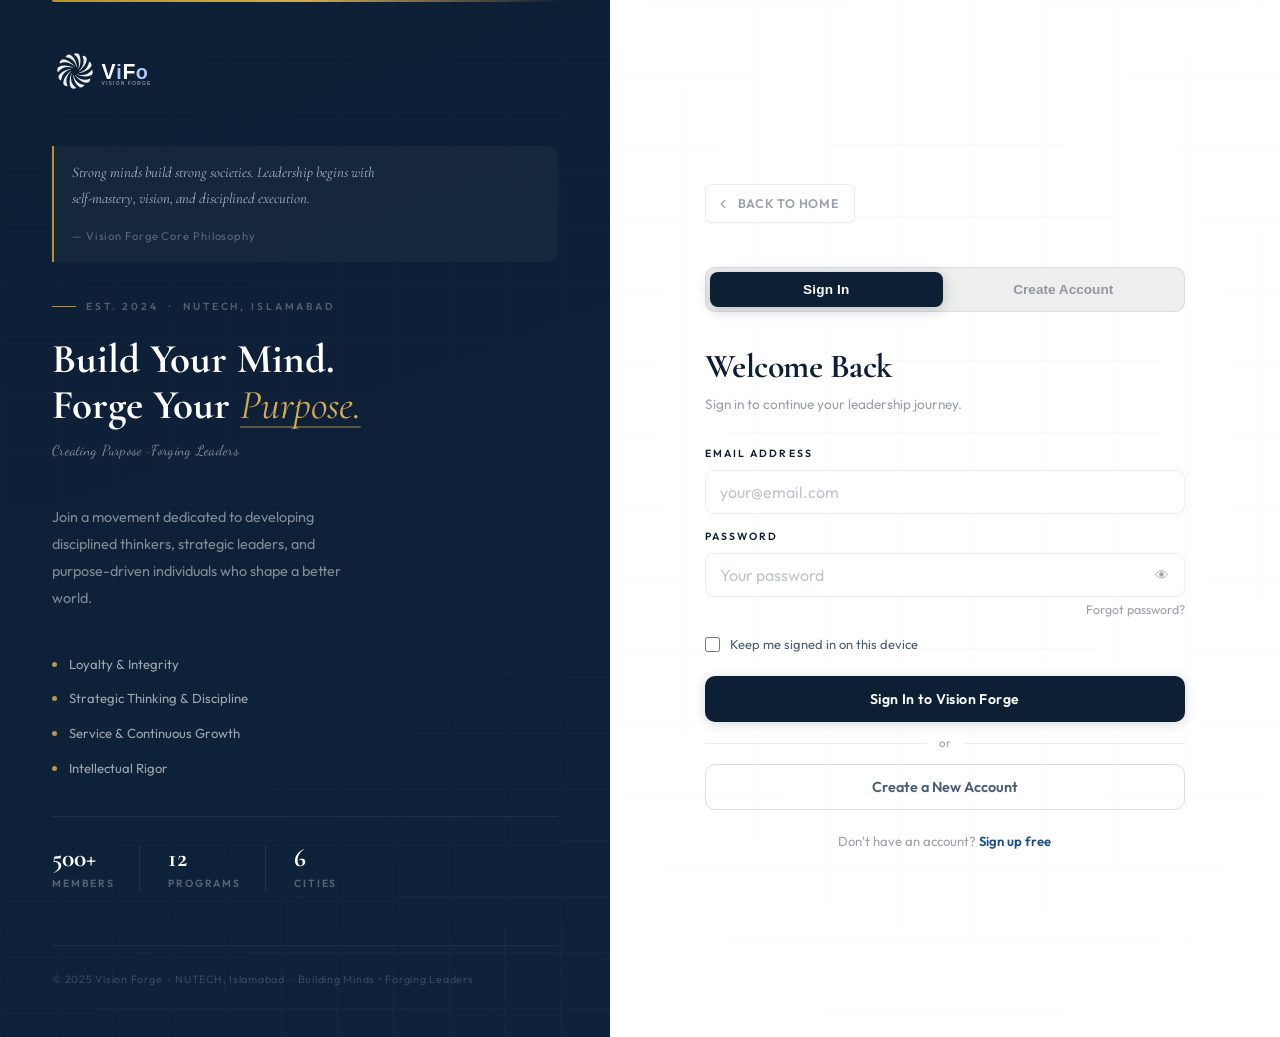
==== commit 25d76b48: "Update login.html" ====
--- a/login.html
+++ b/login.html
@@ -11,6 +11,15 @@
   <!-- Fonts match index.html exactly -->
   <link href="https://fonts.googleapis.com/css2?family=Cormorant+Garamond:ital,wght@0,300;0,400;0,600;0,700;1,300;1,400;1,600;1,700&family=Outfit:wght@300;400;500;600;700&family=Dancing+Script:wght@500;600;700&display=swap" rel="stylesheet"/>
   <link rel="stylesheet" href="styles.css"/>
+
+  <!-- ── Favicon & Web Icons ─────────────────────────────── -->
+  <link rel="icon" type="image/x-icon" href="/Facon%20Pics/favicon.ico"/>
+  <link rel="icon" type="image/png" sizes="16x16" href="/Facon%20Pics/favicon-16x16.png"/>
+  <link rel="icon" type="image/png" sizes="32x32" href="/Facon%20Pics/favicon-32x32.png"/>
+  <link rel="apple-touch-icon" sizes="180x180" href="/Facon%20Pics/favicon-180x180.png"/>
+  <link rel="manifest" href="/Facon%20Pics/site.webmanifest"/>
+  <meta name="theme-color" content="#1a3f7a"/>
+  <meta name="application-name" content="Vision Forge"/>
 
   <style>
     /* ── Login-page enhancement overrides ────────────────────────────── */
--- a/styles.css
+++ b/styles.css
@@ -1,1425 +1,10 @@
-/* ═══════════════════════════════════════════════════════════
-   VISION FORGE — Academic Editorial Theme
-   Palette: Ivory White · Deep Navy #0d1f35 · Ink Blue #1a4b8c · Warm Gold #b8922a
-   Typography: Cormorant Garamond (display) + Outfit (body)
-   ═══════════════════════════════════════════════════════════ */
-
-@import url('https://fonts.googleapis.com/css2?family=Cormorant+Garamond:ital,wght@0,300;0,400;0,600;0,700;1,300;1,400;1,600;1,700&family=Outfit:wght@300;400;500;600;700&family=EB+Garamond:ital,wght@0,400;0,600;1,400;1,600&display=swap');
-
-/* ── CSS Variables ── */
-:root {
-  color-scheme: light;
-  --navy:        #0d1f35;
-  --navy-mid:    #1a3254;
-  --ink:         #1a4b8c;
-  --ink-light:   #2e6bbf;
-  --ink-pale:    #edf3fb;
-  --ink-pale2:   #dce9f7;
-  --gold:        #b8922a;
-  --gold-light:  #d4ab52;
-  --gold-pale:   #faf5ea;
-  --ivory:       #ffffff;
-  --white:       #ffffff;
-  --off-white:   #f5f5f5;
-  --off-white2:  #eeeeee;
-  --border:      rgba(13,31,53,0.08);
-  --border-mid:  rgba(13,31,53,0.14);
-  --border-strong: rgba(13,31,53,0.22);
-  --text:        #1a2e42;
-  --text-mid:    #4a5e72;
-  --text-light:  rgba(26,46,66,0.45);
-  --radius:      10px;
-  --radius-lg:   18px;
-  --radius-xl:   26px;
-  --ease:        cubic-bezier(0.22, 1, 0.36, 1);
-  --ease-out:    cubic-bezier(0.0, 0, 0.2, 1);
-  --font-serif:  'Cormorant Garamond', Georgia, serif;
-  --font-body:   'Outfit', system-ui, sans-serif;
-  --font-display:'EB Garamond', Georgia, serif;
-  --shadow-xs:   0 1px 3px rgba(13,31,53,0.04);
-  --shadow-sm:   0 2px 10px rgba(13,31,53,0.06);
-  --shadow-md:   0 6px 28px rgba(13,31,53,0.09);
-  --shadow-lg:   0 16px 52px rgba(13,31,53,0.12);
-  --shadow-xl:   0 28px 72px rgba(13,31,53,0.15);
-}
-
-/* ── Reset & Base ── */
-*, *::before, *::after { box-sizing: border-box; margin: 0; padding: 0; }
-html { scroll-behavior: smooth; font-size: 16px; }
-body {
-  background: var(--ivory);
-  background-color: #ffffff !important;
-  color: var(--text);
-  font-family: var(--font-body);
-  line-height: 1.75;
-  overflow-x: hidden;
-  -webkit-font-smoothing: antialiased;
-}
-a { text-decoration: none; color: inherit; }
-img {
-  display: block; max-width: 100%;
-  /* Prevent img from collapsing to 0 while loading */
-  min-height: 1px;
-}
-/* Images inside frames — explicit sizing so layout doesn't shift */
-.hero-img-main img,
-.about-img-frame img {
-  width: 100%; height: 100%;
-  object-fit: cover; display: block;
-}
-input, select, textarea, button { font-family: inherit; }
-
-::-webkit-scrollbar { width: 4px; }
-::-webkit-scrollbar-track { background: var(--off-white); }
-::-webkit-scrollbar-thumb { background: var(--ink); border-radius: 2px; }
-
-/* ── Custom cursor ── (removed) */
-#cursor { display: none !important; }
-
-.container { width: 88%; max-width: 1140px; margin: 0 auto; }
-
-/* ── Typography Hierarchy ── */
-h1, h2, h3 { font-family: var(--font-serif); font-weight: 600; line-height: 1.1; color: var(--navy); }
-h4, h5, h6 { font-family: var(--font-body); font-weight: 600; color: var(--navy); }
-
-/* ── Eyebrow label ── */
-.eyebrow {
-  display: inline-flex; align-items: center; gap: 10px;
-  font-family: var(--font-body);
-  font-size: 0.68rem; font-weight: 600;
-  letter-spacing: 0.28em; text-transform: uppercase; color: var(--ink);
-  margin-bottom: 16px;
-}
-.eyebrow::before {
-  content: ''; display: block;
-  width: 28px; height: 1px; background: var(--gold);
-  flex-shrink: 0;
-}
-
-/* ── Logo mark ── */
-.logo-mark {
-  width: 36px; height: 36px; border-radius: 8px; flex-shrink: 0;
-  background: var(--navy);
-  display: flex; align-items: center; justify-content: center;
-  /* Clip any overflow so SVG cannot escape the box */
-  overflow: hidden;
-}
-.logo-mark svg {
-  /* Explicit dimensions prevent SVG from rendering at its intrinsic huge size */
-  width: 17px !important; height: 17px !important;
-  min-width: 17px; max-width: 17px;
-  fill: none; stroke: var(--gold-light);
-  stroke-width: 1.8; stroke-linecap: round; stroke-linejoin: round;
-  display: block; flex-shrink: 0;
-}
-
-/* ── Buttons ── */
-.btn {
-  display: inline-flex; align-items: center; gap: 7px;
-  padding: 12px 26px; border-radius: var(--radius);
-  font-size: 0.85rem; font-weight: 600;
-  letter-spacing: 0.04em; border: none; cursor: pointer;
-  transition: all 0.32s var(--ease);
-  position: relative;
-}
-.btn-primary {
-  background: var(--navy);
-  color: #fff;
-  box-shadow: 0 2px 12px rgba(13,31,53,0.22);
-}
-.btn-primary:hover { background: var(--ink); transform: translateY(-2px); box-shadow: 0 6px 22px rgba(26,75,140,0.3); }
-.btn-outline {
-  background: transparent; color: var(--navy);
-  border: 1.5px solid var(--border-strong);
-}
-.btn-outline:hover { background: var(--navy); color: #fff; transform: translateY(-2px); }
-.btn-gold {
-  background: var(--gold);
-  color: #fff; font-weight: 700;
-  box-shadow: 0 2px 12px rgba(184,146,42,0.28);
-}
-.btn-gold:hover { background: var(--gold-light); transform: translateY(-2px); }
-
-/* ── Section header ── */
-.section-head { margin-bottom: 64px; }
-.section-head h2 {
-  font-size: clamp(2.2rem, 4vw, 3.4rem);
-  font-weight: 700; color: var(--navy); line-height: 1.1; max-width: 580px;
-  letter-spacing: -0.01em;
-}
-.section-head h2 em { font-style: italic; color: var(--ink); }
-.section-head p { color: var(--text-mid); max-width: 520px; margin-top: 18px; font-size: 0.95rem; line-height: 1.85; }
-.section-head.centered { text-align: center; display: flex; flex-direction: column; align-items: center; }
-.section-head.centered h2 { max-width: 540px; margin: 0 auto; }
-.section-head.centered p { margin: 18px auto 0; }
-
-/* thin ruled accent below section headers */
-.section-head::after {
-  content: ''; display: block;
-  width: 40px; height: 2px;
-  background: linear-gradient(90deg, var(--gold), transparent);
-  margin-top: 22px; border-radius: 1px;
-}
-.section-head.centered::after { margin: 22px auto 0; background: linear-gradient(90deg, transparent, var(--gold), transparent); }
-
-/* ══════════════════════════════════════════════
-   SCROLL REVEAL SYSTEM
-══════════════════════════════════════════════ */
-.reveal {
-  opacity: 0; transform: translateY(28px);
-  transition: opacity 0.85s var(--ease), transform 0.85s var(--ease);
-}
-.reveal.visible { opacity: 1; transform: translateY(0); }
-.reveal-delay-1 { transition-delay: 0.10s; }
-.reveal-delay-2 { transition-delay: 0.18s; }
-.reveal-delay-3 { transition-delay: 0.26s; }
-.reveal-delay-4 { transition-delay: 0.34s; }
-.reveal-delay-5 { transition-delay: 0.42s; }
-
-/* Hero stagger */
-.hero-stagger {
-  opacity: 0; transform: translateY(20px);
-  transition: opacity 0.9s var(--ease), transform 0.9s var(--ease);
-}
-.hero-stagger.visible { opacity: 1; transform: translateY(0); }
-
-/* ══════════════════════════════════════════════
-   NAVBAR
-══════════════════════════════════════════════ */
-.navbar {
-  position: fixed; top: 0; left: 0; right: 0; z-index: 999;
-  padding: 24px 0;
-  transition: background 0.4s var(--ease), padding 0.4s var(--ease), box-shadow 0.4s;
-}
-.navbar.scrolled {
-  background: rgba(255,255,255,0.97);
-  backdrop-filter: blur(20px); -webkit-backdrop-filter: blur(20px);
-  padding: 14px 0;
-  border-bottom: 1px solid var(--border);
-  box-shadow: 0 2px 20px rgba(13,31,53,0.05);
-}
-.nav-inner { display: flex; align-items: center; justify-content: space-between; gap: 20px; }
-
-.nav-logo {
-  display: flex; align-items: center; gap: 10px;
-  font-family: var(--font-serif); font-size: 1.28rem; font-weight: 700; color: var(--navy);
-  letter-spacing: -0.01em; transition: opacity 0.2s;
-}
-.nav-logo:hover { opacity: 0.75; }
-
-.nav-links { display: flex; align-items: center; gap: 32px; list-style: none; }
-.nav-links a {
-  font-size: 0.84rem; font-weight: 500; color: var(--text-mid);
-  position: relative; padding-bottom: 2px;
-  transition: color 0.22s;
-}
-.nav-links a::after {
-  content: ''; position: absolute; bottom: 0; left: 0;
-  width: 0; height: 1px; background: var(--gold);
-  transition: width 0.3s var(--ease);
-}
-.nav-links a:hover { color: var(--navy); }
-.nav-links a:hover::after { width: 100%; }
-.nav-cta { padding: 9px 20px; font-size: 0.83rem; }
-
-/* Hamburger */
-/* ── Hamburger button (placeholder — full styles in second block below) ── */
-.nav-hamburger { display: none; }
-@media (max-width: 860px) {
-  .nav-links, .nav-cta { display: none; }
-  .nav-hamburger { display: flex; }
-}
-
-/* ══════════════════════════════════════════════
-   HERO — Academic editorial
-══════════════════════════════════════════════ */
-.hero {
-  min-height: 100vh; display: flex; align-items: center;
-  position: relative; overflow: hidden;
-  background: var(--ivory);
-  padding-top: 100px;
-}
-
-/* Fine grid lines — like academic graph paper */
-.hero::before {
-  content: ''; position: absolute; inset: 0; pointer-events: none;
-  background-image:
-    linear-gradient(var(--border) 1px, transparent 1px),
-    linear-gradient(90deg, var(--border) 1px, transparent 1px);
-  background-size: 72px 72px;
-  opacity: 0.45;
-  z-index: 0;
-}
-/* Warm vignette */
-.hero::after {
-  content: ''; position: absolute; inset: 0; pointer-events: none;
-  background:
-    radial-gradient(ellipse 80% 80% at 50% 50%, transparent 40%, rgba(255,255,255,0.8) 100%),
-    radial-gradient(ellipse 40% 50% at 92% 20%, rgba(184,146,42,0.04) 0%, transparent 60%),
-    radial-gradient(ellipse 50% 60% at 8% 80%, rgba(26,75,140,0.03) 0%, transparent 65%);
-  z-index: 0;
-}
-
-.hero-inner {
-  position: relative; z-index: 1;
-  display: grid; grid-template-columns: 1.1fr 0.9fr;
-  gap: 80px; align-items: center;
-  padding: 70px 0 90px;
-  /* Prevent grid columns from overflowing */
-  min-width: 0;
-}
-.hero-left { min-width: 0; }
-.hero-right { position: relative; min-width: 0; }
-
-/* Badge */
-.hero-badge {
-  display: inline-flex; align-items: center; gap: 10px;
-  padding: 5px 14px 5px 6px; border-radius: 4px;
-  background: transparent; border: 1px solid var(--border-mid);
-  font-size: 0.66rem; font-weight: 600; letter-spacing: 0.24em;
-  text-transform: uppercase; color: var(--text-light); margin-bottom: 30px;
-}
-.hero-badge-dot {
-  width: 5px; height: 5px; border-radius: 50%; background: var(--gold);
-}
-
-/* Title */
-.hero-title {
-  font-size: clamp(3rem, 6vw, 5.5rem);
-  font-weight: 700; line-height: 1.02; letter-spacing: -0.02em;
-  color: var(--navy); margin-bottom: 0;
-}
-.hero-title em { font-style: italic; color: var(--ink); font-weight: 300; }
-.hero-title .gold-word {
-  color: var(--gold);
-  position: relative;
-}
-.hero-title .gold-word::after {
-  content: '';
-  position: absolute; bottom: 2px; left: 0; right: 0;
-  height: 2px; background: var(--gold); opacity: 0.3;
-  border-radius: 1px;
-}
-
-/* Ruled line divider */
-.hero-tagline {
-  display: flex; align-items: center; gap: 16px;
-  font-size: 0.72rem; font-weight: 600; letter-spacing: 0.26em;
-  text-transform: uppercase; color: var(--text-light);
-  margin: 24px 0 28px;
-}
-.hero-tagline::before { content: ''; display: block; width: 20px; height: 1px; background: var(--border-mid); }
-.hero-tagline::after { content: ''; flex: 1; height: 1px; background: linear-gradient(90deg, var(--border-mid), transparent); }
-
-.hero-desc {
-  font-size: 1rem; color: var(--text-mid); line-height: 1.9;
-  max-width: 460px; margin-bottom: 40px;
-}
-.hero-ctas { display: flex; gap: 12px; flex-wrap: wrap; }
-
-/* Stats */
-.hero-stats {
-  display: flex; flex-direction: row; gap: 32px; margin-top: 56px;
-  padding-top: 32px; border-top: 1px solid var(--border);
-  flex-wrap: wrap;
-}
-.h-stat { flex: 0 0 auto; min-width: 0; }
-.h-stat-num {
-  font-family: var(--font-serif); font-size: 2rem; font-weight: 700;
-  color: var(--navy); line-height: 1;
-}
-.h-stat-lbl {
-  font-size: 0.7rem; font-weight: 500; letter-spacing: 0.12em;
-  text-transform: uppercase; color: var(--text-light); margin-top: 5px;
-}
-
-/* Hero Right — editorial image frame */
-.hero-img-stack { position: relative; min-width: 0; }
-.hero-img-main {
-  width: 100%; border-radius: var(--radius-lg); overflow: hidden;
-  box-shadow: var(--shadow-xl); position: relative;
-  /* Fixed height so layout is stable before image loads */
-  height: 500px;
-  background: var(--off-white2);
-}
-.hero-img-main img {
-  width: 100%; height: 100%; object-fit: cover;
-  display: block; transition: transform 1.1s var(--ease);
-  filter: saturate(0.9);
-}
-.hero-img-main:hover img { transform: scale(1.03); }
-
-/* Decorative frame */
-.hero-img-main::before {
-  content: ''; position: absolute; inset: 0; z-index: 1;
-  background: linear-gradient(to bottom, transparent 50%, rgba(13,31,53,0.45));
-}
-
-/* Floating card */
-.hero-card-float {
-  position: absolute; bottom: -24px; left: -24px; z-index: 2;
-  background: var(--white); border-radius: var(--radius);
-  padding: 18px 20px; box-shadow: var(--shadow-lg);
-  border: 1px solid var(--border);
-  display: flex; align-items: center; gap: 14px;
-  animation: card-breathe 6s ease-in-out infinite;
-}
-@keyframes card-breathe {
-  0%, 100% { transform: translateY(0px); }
-  50% { transform: translateY(-7px); }
-}
-.hero-card-icon {
-  width: 42px; height: 42px; border-radius: 9px; flex-shrink: 0;
-  background: var(--navy);
-  display: flex; align-items: center; justify-content: center;
-}
-.hero-card-icon svg { width: 20px !important; height: 20px !important; display: block; fill: none; stroke: var(--gold-light); stroke-width: 1.8; stroke-linecap: round; }
-.hero-card-text strong { display: block; font-size: 0.88rem; font-weight: 700; color: var(--navy); }
-.hero-card-text span { font-size: 0.72rem; color: var(--text-light); }
-
-/* Gold accent bar */
-.hero-accent-line {
-  position: absolute; top: 52px; right: -8px;
-  width: 2px; height: 80px;
-  background: linear-gradient(180deg, var(--gold), transparent);
-  border-radius: 2px;
-}
-
-/* ══════════════════════════════════════════════
-   MARQUEE STRIP
-══════════════════════════════════════════════ */
-.marquee-strip {
-  background: var(--navy); padding: 14px 0; overflow: hidden;
-  border-top: 1px solid rgba(255,255,255,0.04);
-  width: 100%; position: relative;
-}
-.marquee-track {
-  display: flex; width: max-content;
-  animation: marquee 36s linear infinite;
-}
-.marquee-track:hover { animation-play-state: paused; }
-.marquee-item {
-  display: flex; align-items: center; gap: 18px;
-  padding: 0 40px;
-  font-size: 0.68rem; font-weight: 600; letter-spacing: 0.28em;
-  text-transform: uppercase; color: rgba(255,255,255,0.35);
-  white-space: nowrap; user-select: none;
-  transition: color 0.25s;
-}
-.marquee-item:hover { color: rgba(255,255,255,0.68); }
-.marquee-item .dot { width: 3px; height: 3px; border-radius: 50%; background: var(--gold); opacity: 0.5; }
-@keyframes marquee { from{transform:translateX(0)} to{transform:translateX(-50%)} }
-
-/* ══════════════════════════════════════════════
-   ABOUT
-══════════════════════════════════════════════ */
-#about { padding: 120px 0; background: var(--white); }
-.about-grid {
-  display: grid; grid-template-columns: 1fr 1fr;
-  gap: 100px; align-items: center;
-  min-width: 0;
-}
-.about-visual { position: relative; min-width: 0; overflow: visible; }
-.about-text { min-width: 0; }
-.about-img-frame {
-  border-radius: var(--radius-lg); overflow: hidden;
-  box-shadow: var(--shadow-xl); position: relative;
-  height: 500px;
-  background: var(--off-white2);
-}
-.about-img-frame img {
-  width: 100%; height: 100%; object-fit: cover;
-  display: block; transition: transform 1s var(--ease);
-  filter: saturate(0.88);
-}
-.about-img-frame:hover img { transform: scale(1.03); }
-.about-img-frame::after {
-  content: ''; position: absolute; inset: 0;
-  background: linear-gradient(to bottom, transparent 50%, rgba(13,31,53,0.3));
-}
-.about-badge-wrap {
-  position: absolute; bottom: -20px; right: -20px;
-  background: var(--white); border-radius: var(--radius);
-  padding: 16px 22px; box-shadow: var(--shadow-lg);
-  border: 1px solid var(--border); text-align: center;
-}
-.about-badge-num {
-  font-family: var(--font-serif); font-size: 2rem; font-weight: 700;
-  color: var(--navy); line-height: 1;
-}
-.about-badge-lbl {
-  font-size: 0.65rem; font-weight: 700; letter-spacing: 0.18em;
-  color: var(--gold); text-transform: uppercase; margin-top: 4px;
-  font-family: var(--font-body);
-}
-.about-decorline {
-  position: absolute; top: 32px; left: -12px;
-  width: 2px; height: 100px;
-  background: linear-gradient(180deg, var(--gold) 0%, transparent 100%);
-  border-radius: 2px;
-}
-
-.about-text h2 {
-  font-size: clamp(2rem, 4vw, 3.2rem);
-  font-weight: 700; line-height: 1.1; color: var(--navy); margin-bottom: 26px;
-  letter-spacing: -0.01em;
-}
-.about-text h2 em { font-style: italic; color: var(--ink); }
-.about-text p { color: var(--text-mid); line-height: 1.9; font-size: 0.95rem; margin-bottom: 16px; }
-
-/* Pillars */
-.pillars { display: grid; grid-template-columns: repeat(3, 1fr); gap: 14px; margin-top: 38px; }
-.pillar {
-  padding: 22px 16px 20px; border-radius: var(--radius);
-  border: 1px solid var(--border);
-  background: var(--ivory); cursor: default;
-  transition: border-color 0.3s var(--ease), box-shadow 0.3s var(--ease), transform 0.3s var(--ease);
-  position: relative; overflow: hidden;
-}
-.pillar::after {
-  content: ''; position: absolute; bottom: 0; left: 0; right: 0;
-  height: 2px; background: linear-gradient(90deg, var(--ink), var(--gold));
-  transform: scaleX(0); transform-origin: left;
-  transition: transform 0.4s var(--ease);
-}
-.pillar:hover { border-color: var(--border-mid); box-shadow: var(--shadow-sm); transform: translateY(-4px); }
-.pillar:hover::after { transform: scaleX(1); }
-.pillar-ico { font-size: 1.5rem; margin-bottom: 10px; }
-.pillar h4 { font-size: 0.9rem; font-weight: 700; color: var(--navy); margin-bottom: 6px; }
-.pillar p { font-size: 0.76rem; color: var(--text-light); line-height: 1.55; }
-
-/* ══════════════════════════════════════════════
-   STATS
-══════════════════════════════════════════════ */
-#stats {
-  padding: 80px 0;
-  background: var(--navy);
-  position: relative; overflow: hidden;
-}
-#stats::before {
-  content: '';
-  position: absolute; inset: 0;
-  background-image:
-    linear-gradient(rgba(255,255,255,0.025) 1px, transparent 1px),
-    linear-gradient(90deg, rgba(255,255,255,0.025) 1px, transparent 1px);
-  background-size: 60px 60px;
-}
-.stats-grid {
-  display: grid;
-  grid-template-columns: repeat(4, minmax(0, 1fr));
-  gap: 0;
-  text-align: center;
-  position: relative; z-index: 1;
-}
-.stat-item {
-  position: relative; padding: 20px 16px;
-  /* Ensure content doesn't wrap badly */
-  min-width: 0;
-}
-.stat-item::after {
-  content: ''; position: absolute; right: 0; top: 20%; bottom: 20%;
-  width: 1px; background: rgba(255,255,255,0.07);
-}
-.stat-item:last-child::after { display: none; }
-.stat-num {
-  font-family: var(--font-serif); font-size: clamp(2.4rem, 4.5vw, 3.6rem);
-  font-weight: 700; color: #fff; line-height: 1; margin-bottom: 10px;
-}
-.stat-num .counter { color: var(--gold-light); }
-.stat-lbl {
-  font-size: 0.7rem; font-weight: 600; letter-spacing: 0.18em;
-  text-transform: uppercase; color: rgba(255,255,255,0.4);
-}
-
-/* ══════════════════════════════════════════════
-   SERVICES / PROGRAMS
-══════════════════════════════════════════════ */
-#services { padding: 120px 0; background: var(--ivory); }
-.services-grid {
-  display: grid; grid-template-columns: repeat(3, minmax(0, 1fr));
-  gap: 20px;
-}
-.service-card {
-  padding: 36px 28px; border-radius: var(--radius-lg);
-  border: 1px solid var(--border); background: var(--white);
-  position: relative; overflow: hidden; cursor: default;
-  transition: border-color 0.35s var(--ease), box-shadow 0.35s var(--ease), transform 0.35s var(--ease);
-}
-.service-card::before {
-  content: ''; position: absolute; top: 0; left: 0; right: 0;
-  height: 2px; background: linear-gradient(90deg, var(--navy), var(--ink), var(--gold));
-  transform: scaleX(0); transform-origin: left;
-  transition: transform 0.45s var(--ease);
-}
-.service-card:hover { transform: translateY(-6px); box-shadow: var(--shadow-md); border-color: var(--border-mid); }
-.service-card:hover::before { transform: scaleX(1); }
-.s-icon {
-  width: 52px; height: 52px; border-radius: 12px;
-  background: var(--ink-pale); border: 1px solid rgba(26,75,140,0.12);
-  display: flex; align-items: center; justify-content: center;
-  margin-bottom: 22px;
-  transition: background 0.3s, transform 0.35s var(--ease);
-}
-.service-card:hover .s-icon {
-  background: var(--navy); transform: rotate(-5deg) scale(1.06);
-}
-.s-icon svg {
-  width: 22px; height: 22px; fill: none; stroke: var(--ink);
-  stroke-width: 1.8; stroke-linecap: round; stroke-linejoin: round;
-  transition: stroke 0.3s;
-}
-.service-card:hover .s-icon svg { stroke: var(--gold-light); }
-.service-card h3 { font-size: 1.02rem; font-weight: 700; color: var(--navy); margin-bottom: 10px; line-height: 1.3; }
-.service-card p { font-size: 0.84rem; color: var(--text-mid); line-height: 1.8; }
-
-/* ══════════════════════════════════════════════
-   JOURNEY / PROCESS
-══════════════════════════════════════════════ */
-#process { padding: 120px 0; background: var(--white); }
-.process-steps {
-  display: grid; grid-template-columns: repeat(4, 1fr);
-  gap: 0; position: relative; margin-top: 64px;
-}
-.process-line {
-  position: absolute; top: 25px; left: 13%; right: 13%;
-  height: 1px; background: linear-gradient(90deg, var(--border-mid) 0%, var(--gold) 50%, var(--border-mid) 100%);
-  z-index: 0;
-}
-.process-step { text-align: center; padding: 0 20px; position: relative; z-index: 1; }
-.step-circle {
-  width: 50px; height: 50px; border-radius: 50%;
-  background: var(--white); border: 1.5px solid var(--border-mid);
-  display: flex; align-items: center; justify-content: center;
-  margin: 0 auto 28px;
-  font-family: var(--font-body); font-size: 0.82rem; font-weight: 700;
-  color: var(--text-light);
-  box-shadow: 0 0 0 6px var(--white);
-  transition: all 0.38s var(--ease);
-}
-.process-step:hover .step-circle {
-  background: var(--navy); color: var(--gold-light);
-  border-color: var(--navy);
-  box-shadow: 0 0 0 6px var(--white), 0 0 0 7px rgba(13,31,53,0.1);
-}
-.process-step h3 { font-size: 0.95rem; font-weight: 700; color: var(--navy); margin-bottom: 10px; }
-.process-step p { font-size: 0.8rem; color: var(--text-mid); line-height: 1.7; }
-
-/* ══════════════════════════════════════════════
-   IMPACT / PORTFOLIO
-══════════════════════════════════════════════ */
-#portfolio { padding: 120px 0; background: var(--ivory); }
-.portfolio-grid {
-  display: grid;
-  grid-template-columns: repeat(3, 1fr);
-  grid-template-rows: auto auto;
-  gap: 14px; margin-top: 64px;
-}
-.portfolio-item {
-  position: relative; overflow: hidden;
-  border-radius: var(--radius-lg); cursor: pointer;
-  height: 270px;
-  background: var(--off-white2);
-}
-.portfolio-item:first-child { grid-column: span 2; height: 350px; }
-.portfolio-item img {
-  width: 100%; height: 100%; object-fit: cover;
-  display: block; transition: transform 0.85s var(--ease);
-  filter: saturate(0.85); max-width: none;
-}
-.portfolio-overlay {
-  position: absolute; inset: 0;
-  background: linear-gradient(to top, rgba(13,31,53,0.92) 0%, rgba(13,31,53,0) 60%);
-  display: flex; flex-direction: column; justify-content: flex-end;
-  padding: 24px 22px; opacity: 0;
-  transition: opacity 0.4s var(--ease);
-}
-.portfolio-item:hover img { transform: scale(1.06); }
-.portfolio-item:hover .portfolio-overlay { opacity: 1; }
-.portfolio-overlay .tag {
-  font-size: 0.62rem; font-weight: 700; letter-spacing: 0.24em;
-  text-transform: uppercase; color: var(--gold-light); margin-bottom: 6px;
-}
-.portfolio-overlay h3 { font-size: 0.92rem; font-weight: 600; color: #fff; line-height: 1.35; }
-
-/* ══════════════════════════════════════════════
-   TESTIMONIALS
-══════════════════════════════════════════════ */
-#testimonials { padding: 120px 0; background: var(--white); }
-.testimonials-wrapper { position: relative; overflow: hidden; margin-top: 64px; width: 100%; }
-.testimonials-track { display: flex; transition: transform 0.65s var(--ease); width: 100%; }
-.testimonial-slide { min-width: 100%; max-width: 100%; flex-shrink: 0; padding: 0 48px; box-sizing: border-box; }
-.testimonial-card {
-  padding: 52px 56px; max-width: 780px; margin: 0 auto;
-  background: var(--ivory); border-radius: var(--radius-xl);
-  border: 1px solid var(--border); text-align: center;
-  position: relative;
-}
-.testimonial-card::before {
-  content: ''; position: absolute; inset: -1px;
-  border-radius: var(--radius-xl);
-  background: linear-gradient(135deg, rgba(184,146,42,0.15), transparent 50%);
-  z-index: -1;
-}
-.t-quote-mark {
-  font-family: var(--font-serif); font-size: 6rem; color: var(--gold);
-  opacity: 0.12; line-height: 0.7; margin-bottom: 20px;
-  display: block;
-}
-.testimonial-quote {
-  font-family: var(--font-serif); font-size: clamp(1rem, 1.8vw, 1.15rem);
-  color: var(--text); line-height: 1.95; font-style: italic; margin-bottom: 36px;
-}
-.testimonial-author { display: flex; align-items: center; justify-content: center; gap: 14px; }
-.t-avatar { width: 48px; height: 48px; border-radius: 50%; overflow: hidden; border: 2px solid var(--border-mid); }
-.t-avatar img { width: 100%; height: 100%; object-fit: cover; }
-.t-info h4 { font-weight: 700; color: var(--navy); font-size: 0.9rem; text-align: left; }
-.t-info p { font-size: 0.73rem; color: var(--ink); text-align: left; }
-.t-controls { display: flex; align-items: center; justify-content: center; gap: 14px; margin-top: 36px; }
-.t-btn {
-  width: 38px; height: 38px; border-radius: 50%;
-  border: 1.5px solid var(--border-mid); background: transparent; color: var(--navy);
-  display: flex; align-items: center; justify-content: center;
-  cursor: pointer; font-size: 0.9rem;
-  transition: all 0.28s var(--ease);
-}
-.t-btn:hover { border-color: var(--navy); background: var(--navy); color: #fff; }
-.testimonial-dots { display: flex; gap: 7px; }
-.t-dot {
-  width: 6px; height: 6px; border-radius: 50%;
-  border: none; background: var(--border-mid); cursor: pointer;
-  transition: all 0.26s var(--ease);
-}
-.t-dot.active { background: var(--gold); transform: scale(1.4); }
-
-/* ══════════════════════════════════════════════
-   FAQ
-══════════════════════════════════════════════ */
-#faq { padding: 120px 0; background: var(--ivory); }
-.faq-list { max-width: 720px; margin: 60px auto 0; display: flex; flex-direction: column; gap: 8px; }
-.faq-item {
-  border-radius: var(--radius); border: 1px solid var(--border);
-  background: var(--white); overflow: hidden;
-  transition: border-color 0.28s, box-shadow 0.28s;
-}
-.faq-item.open { border-color: var(--border-mid); box-shadow: var(--shadow-sm); }
-.faq-question {
-  width: 100%; text-align: left; padding: 20px 24px;
-  background: none; border: none; cursor: pointer;
-  display: flex; align-items: center; justify-content: space-between; gap: 16px;
-  font-family: var(--font-serif); font-weight: 600; font-size: 1rem; color: var(--navy);
-  transition: background 0.22s;
-}
-.faq-question:hover { background: var(--off-white); }
-.faq-chevron {
-  flex-shrink: 0; font-size: 0.9rem; color: var(--text-light);
-  transition: transform 0.4s var(--ease), color 0.22s;
-  display: block; line-height: 1;
-}
-.faq-item.open .faq-chevron { transform: rotate(180deg); color: var(--ink); }
-.faq-answer { max-height: 0; overflow: hidden; transition: max-height 0.5s var(--ease); }
-.faq-item.open .faq-answer { max-height: 600px; }
-.faq-answer-inner {
-  padding: 0 24px 22px;
-  font-size: 0.9rem; color: var(--text-mid); line-height: 1.85;
-}
-
-/* ══════════════════════════════════════════════
-   SCHOLARSHIPS
-══════════════════════════════════════════════ */
-#scholarships { padding: 120px 0; background: var(--white); }
-.sch-intro { max-width: 660px; margin-bottom: 64px; }
-.sch-intro h2 {
-  font-size: clamp(2rem, 4vw, 3.2rem);
-  font-weight: 700; color: var(--navy); line-height: 1.1; margin-bottom: 18px;
-  letter-spacing: -0.01em;
-}
-.sch-intro h2 em { font-style: italic; color: var(--ink); }
-.sch-intro p { color: var(--text-mid); line-height: 1.88; font-size: 0.95rem; }
-.sch-notice {
-  display: flex; align-items: flex-start; gap: 14px;
-  background: rgba(26,75,140,0.04); border: 1px solid rgba(26,75,140,0.14);
-  border-left: 3px solid var(--ink);
-  border-radius: var(--radius); padding: 16px 20px; margin-top: 24px;
-  font-size: 0.84rem; color: var(--text); line-height: 1.68;
-}
-.sch-notice svg { width: 16px; height: 16px; fill: none; stroke: var(--ink); stroke-width: 2; stroke-linecap: round; flex-shrink: 0; margin-top: 2px; }
-
-.sch-grid { display: grid; grid-template-columns: repeat(3, minmax(0, 1fr)); gap: 20px; }
-.sch-card {
-  background: var(--ivory); border-radius: var(--radius-lg);
-  border: 1px solid var(--border); padding: 28px 24px;
-  transition: border-color 0.35s var(--ease), box-shadow 0.35s var(--ease), transform 0.35s var(--ease);
-  position: relative; overflow: hidden;
-}
-.sch-card::before {
-  content: ''; position: absolute; bottom: 0; left: 0; right: 0;
-  height: 2px; background: linear-gradient(90deg, var(--ink), var(--gold));
-  transform: scaleX(0); transition: transform 0.42s var(--ease);
-}
-.sch-card:hover { transform: translateY(-6px); box-shadow: var(--shadow-md); border-color: var(--border-mid); }
-.sch-card:hover::before { transform: scaleX(1); }
-.sch-badge {
-  display: inline-flex; align-items: center; gap: 5px;
-  font-size: 0.63rem; font-weight: 700; letter-spacing: 0.2em; text-transform: uppercase;
-  color: var(--ink); background: var(--ink-pale);
-  border: 1px solid rgba(26,75,140,0.15);
-  padding: 4px 10px; border-radius: 4px; margin-bottom: 14px;
-  font-family: var(--font-body);
-}
-.sch-card h3 { font-size: 1.02rem; font-weight: 700; color: var(--navy); margin-bottom: 10px; line-height: 1.3; }
-.sch-card p { font-size: 0.83rem; color: var(--text-mid); line-height: 1.8; margin-bottom: 20px; }
-.sch-details { display: flex; flex-direction: column; gap: 9px; margin-bottom: 20px; }
-.sch-detail-row {
-  display: flex; align-items: flex-start; gap: 8px;
-  font-size: 0.79rem; color: var(--text-mid); line-height: 1.5;
-}
-.sch-detail-row svg { width: 14px; height: 14px; fill: none; stroke: var(--ink); stroke-width: 2; stroke-linecap: round; flex-shrink: 0; margin-top: 1px; }
-.sch-detail-label { font-weight: 600; color: var(--navy); min-width: 72px; flex-shrink: 0; }
-.sch-cta-row { margin-top: 4px; }
-.sch-link {
-  display: inline-flex; align-items: center; gap: 6px;
-  font-size: 0.8rem; font-weight: 600; color: var(--ink);
-  border: 1px solid rgba(26,75,140,0.2); border-radius: 7px;
-  padding: 7px 14px;
-  transition: all 0.28s var(--ease);
-}
-.sch-link:hover { background: var(--ink); color: #fff; border-color: var(--ink); }
-.sch-link svg { width: 12px; height: 12px; fill: none; stroke: currentColor; stroke-width: 2; }
-
-/* Guidance strip */
-.sch-guidance-strip {
-  margin-top: 60px; background: var(--navy); border-radius: var(--radius-xl);
-  padding: 60px 64px; display: grid; grid-template-columns: 1fr 1fr;
-  gap: 64px; align-items: center; position: relative; overflow: hidden;
-}
-.sch-guidance-strip::before {
-  content: ''; position: absolute; top: 0; right: 0; bottom: 0; left: 50%;
-  background-image:
-    linear-gradient(rgba(255,255,255,0.025) 1px, transparent 1px),
-    linear-gradient(90deg, rgba(255,255,255,0.025) 1px, transparent 1px);
-  background-size: 48px 48px;
-}
-.sch-guidance-left h3 {
-  font-size: clamp(1.7rem, 3vw, 2.4rem);
-  font-weight: 700; color: #fff; line-height: 1.2; margin-bottom: 18px;
-}
-.sch-guidance-left h3 em { font-style: italic; color: var(--gold-light); }
-.sch-guidance-left p { color: rgba(255,255,255,0.48); font-size: 0.9rem; line-height: 1.85; }
-.sch-steps { display: flex; flex-direction: column; gap: 22px; position: relative; z-index: 1; }
-.sch-step { display: flex; align-items: flex-start; gap: 16px; }
-.sch-step-num {
-  width: 36px; height: 36px; border-radius: 50%; flex-shrink: 0;
-  border: 1px solid rgba(255,255,255,0.15);
-  display: flex; align-items: center; justify-content: center;
-  font-family: var(--font-body); font-weight: 700; font-size: 0.8rem;
-  color: var(--gold-light);
-  transition: all 0.28s var(--ease);
-}
-.sch-step:hover .sch-step-num { background: var(--gold); color: var(--navy); border-color: var(--gold); }
-.sch-step-text h4 { font-weight: 600; font-size: 0.88rem; color: #fff; margin-bottom: 3px; }
-.sch-step-text p { font-size: 0.77rem; color: rgba(255,255,255,0.42); line-height: 1.6; }
-
-/* ══════════════════════════════════════════════
-   CONTACT
-══════════════════════════════════════════════ */
-#contact { padding: 120px 0; background: var(--ivory); }
-.contact-grid { display: grid; grid-template-columns: 1fr 1.2fr; gap: 80px; align-items: start; }
-.contact-info h2 {
-  font-size: clamp(2rem, 4vw, 3rem);
-  font-weight: 700; color: var(--navy); margin-bottom: 18px; line-height: 1.1;
-  letter-spacing: -0.01em;
-}
-.contact-info h2 em { font-style: italic; color: var(--ink); }
-.contact-info p { color: var(--text-mid); line-height: 1.88; font-size: 0.95rem; margin-bottom: 42px; }
-.contact-details { display: flex; flex-direction: column; gap: 18px; }
-.c-detail { display: flex; align-items: center; gap: 14px; }
-.c-icon {
-  width: 42px; height: 42px; border-radius: 10px;
-  background: var(--ink-pale); border: 1px solid rgba(26,75,140,0.12);
-  display: flex; align-items: center; justify-content: center; flex-shrink: 0;
-  transition: all 0.28s var(--ease);
-}
-.c-detail:hover .c-icon { background: var(--navy); }
-.c-icon svg { width: 17px; height: 17px; fill: var(--ink); transition: fill 0.28s; }
-.c-detail:hover .c-icon svg { fill: var(--gold-light); }
-.c-detail-text span { font-size: 0.67rem; font-weight: 600; letter-spacing: 0.16em; text-transform: uppercase; color: var(--text-light); display: block; }
-.c-detail-text strong { font-size: 0.9rem; color: var(--navy); font-weight: 600; }
-
-.contact-form-wrap {
-  background: var(--white); border-radius: var(--radius-xl);
-  border: 1px solid var(--border); padding: 44px;
-  box-shadow: var(--shadow-md);
-}
-.contact-form { display: flex; flex-direction: column; gap: 18px; }
-.form-group { display: flex; flex-direction: column; gap: 7px; }
-.form-group label {
-  font-size: 0.69rem; font-weight: 600; letter-spacing: 0.16em;
-  text-transform: uppercase; color: var(--ink);
-}
-.form-control {
-  background: var(--off-white); border: 1.5px solid var(--border);
-  border-radius: 9px; padding: 12px 15px;
-  color: var(--navy); font-size: 0.91rem; outline: none; width: 100%;
-  transition: border-color 0.25s, box-shadow 0.25s, background 0.25s;
-}
-.form-control::placeholder { color: rgba(26,46,66,0.28); }
-.form-control:focus { border-color: var(--ink); box-shadow: 0 0 0 3px rgba(26,75,140,0.08); background: var(--white); }
-.form-control.invalid { border-color: #c94b4b !important; }
-.contact-form .btn { align-self: flex-start; }
-
-/* ══════════════════════════════════════════════
-   FOOTER
-══════════════════════════════════════════════ */
-.site-footer { background: var(--navy); padding: 64px 0 28px; }
-.footer-grid {
-  display: grid; grid-template-columns: 2fr 1fr 1fr 1fr;
-  gap: 48px; margin-bottom: 52px;
-  min-width: 0;
-}
-.footer-brand, .footer-col { min-width: 0; }
-.footer-logo {
-  display: flex; align-items: center; gap: 10px;
-  font-family: var(--font-serif); font-size: 1.25rem; font-weight: 700; color: #fff;
-  margin-bottom: 16px;
-}
-.footer-logo .logo-mark { background: rgba(255,255,255,0.08); }
-.footer-logo .logo-mark svg { stroke: var(--gold-light); }
-.footer-brand p { font-size: 0.82rem; color: rgba(255,255,255,0.34); line-height: 1.85; }
-.footer-col h4 {
-  font-size: 0.68rem; font-weight: 700; letter-spacing: 0.22em; text-transform: uppercase;
-  color: rgba(255,255,255,0.35); margin-bottom: 18px; font-family: var(--font-body);
-}
-.footer-col ul { list-style: none; display: flex; flex-direction: column; gap: 10px; }
-.footer-col ul a {
-  font-size: 0.84rem; color: rgba(255,255,255,0.32);
-  transition: color 0.2s;
-}
-.footer-col ul a:hover { color: rgba(255,255,255,0.78); }
-.footer-bottom {
-  border-top: 1px solid rgba(255,255,255,0.06);
-  padding-top: 24px; display: flex; align-items: center; justify-content: space-between;
-  flex-wrap: wrap; gap: 12px;
-}
-.footer-bottom p { font-size: 0.75rem; color: rgba(255,255,255,0.24); }
-.footer-socials { display: flex; gap: 10px; }
-.footer-socials a {
-  width: 34px; height: 34px; border-radius: 50%;
-  border: 1px solid rgba(255,255,255,0.09);
-  display: flex; align-items: center; justify-content: center;
-  transition: all 0.25s var(--ease);
-}
-.footer-socials a:hover { border-color: var(--gold); background: rgba(184,146,42,0.15); }
-.footer-socials svg { width: 14px; height: 14px; fill: rgba(255,255,255,0.3); transition: fill 0.22s; }
-.footer-socials a:hover svg { fill: var(--gold-light); }
-
-/* ══════════════════════════════════════════════
-   AUTH PAGE (login.html)
-══════════════════════════════════════════════ */
-.auth-page {
-  min-height: 100vh; display: grid;
-  grid-template-columns: 1fr 1.1fr;
-}
-
-/* Left panel */
-.auth-left { position: relative; overflow: hidden; background: var(--navy); }
-.auth-left-bg {
-  position: absolute; inset: 0;
-  background-size: cover; background-position: center;
-  opacity: 0.1; filter: saturate(0.5);
-}
-.auth-left-pattern {
-  position: absolute; inset: 0;
-  background-image:
-    linear-gradient(rgba(255,255,255,0.025) 1px, transparent 1px),
-    linear-gradient(90deg, rgba(255,255,255,0.025) 1px, transparent 1px);
-  background-size: 56px 56px;
-}
-.auth-left-gradient {
-  position: absolute; inset: 0;
-  background: linear-gradient(160deg, rgba(13,31,53,0.5) 0%, rgba(26,75,140,0.08) 100%);
-}
-.auth-left-content {
-  position: relative; z-index: 2; height: 100%;
-  display: flex; flex-direction: column;
-  justify-content: space-between; padding: 48px 52px;
-}
-.auth-logo {
-  display: flex; align-items: center; gap: 10px;
-  font-family: var(--font-serif); font-size: 1.3rem; font-weight: 700; color: #fff;
-}
-.auth-logo .logo-mark { background: rgba(255,255,255,0.1); }
-.auth-logo .logo-mark svg { stroke: var(--gold-light); }
-
-.auth-middle { flex: 1; display: flex; flex-direction: column; justify-content: center; padding: 52px 0; }
-.auth-middle h2 {
-  font-family: var(--font-serif); font-size: clamp(1.9rem, 3.2vw, 2.8rem);
-  font-weight: 700; color: #fff; line-height: 1.12; margin-bottom: 20px;
-  letter-spacing: -0.01em;
-}
-.auth-middle h2 em { font-style: italic; color: var(--gold-light); font-weight: 400; }
-.auth-middle p { color: rgba(255,255,255,0.48); font-size: 0.9rem; line-height: 1.88; max-width: 320px; margin-bottom: 40px; }
-
-.auth-quote {
-  border-left: 2px solid var(--gold); padding: 14px 18px; margin-bottom: 36px;
-  background: rgba(255,255,255,0.03); border-radius: 0 var(--radius) var(--radius) 0;
-}
-.auth-quote p { font-family: var(--font-serif); font-style: italic; color: rgba(255,255,255,0.65); font-size: 0.92rem; line-height: 1.75; margin-bottom: 8px; }
-.auth-quote span { font-size: 0.7rem; color: rgba(255,255,255,0.3); letter-spacing: 0.08em; }
-
-.auth-values { display: flex; flex-direction: column; gap: 12px; }
-.auth-value { display: flex; align-items: center; gap: 12px; }
-.auth-value-dot { width: 5px; height: 5px; border-radius: 50%; background: var(--gold-light); flex-shrink: 0; opacity: 0.6; }
-.auth-value span { font-size: 0.84rem; font-weight: 400; color: rgba(255,255,255,0.5); }
-
-.auth-stats { display: flex; gap: 28px; margin-top: 36px; }
-.auth-stat-num { font-family: var(--font-serif); font-size: 1.6rem; font-weight: 700; color: #fff; line-height: 1; }
-.auth-stat-lbl { font-size: 0.65rem; font-weight: 600; letter-spacing: 0.18em; text-transform: uppercase; color: rgba(255,255,255,0.3); margin-top: 4px; }
-.auth-foot { font-size: 0.7rem; color: rgba(255,255,255,0.22); letter-spacing: 0.05em; }
-
-/* Right panel */
-.auth-right {
-  background: var(--ivory);
-  display: flex; flex-direction: column; justify-content: center;
-  padding: 48px 64px; overflow-y: auto; min-height: 100vh;
-  scrollbar-width: thin;
-}
-.auth-right-inner { max-width: 480px; width: 100%; margin: 0 auto; }
-
-.back-link {
-  display: inline-flex; align-items: center; gap: 6px;
-  font-size: 0.8rem; font-weight: 500; color: var(--text-light);
-  margin-bottom: 40px; transition: color 0.2s;
-}
-.back-link:hover { color: var(--ink); }
-.back-link svg { width: 14px; height: 14px; fill: none; stroke: currentColor; stroke-width: 2; stroke-linecap: round; }
-
-/* Auth tabs */
-.auth-tabs {
-  display: flex; gap: 3px; margin-bottom: 36px;
-  background: var(--off-white2); padding: 4px; border-radius: var(--radius);
-  border: 1px solid var(--border);
-}
-.auth-tab {
-  flex: 1; padding: 10px 0; text-align: center;
-  font-weight: 600; font-size: 0.85rem; letter-spacing: 0.02em;
-  border: none; border-radius: 8px; cursor: pointer;
-  background: transparent; color: var(--text-light);
-  transition: all 0.32s var(--ease);
-}
-.auth-tab.active {
-  background: var(--navy); color: #fff;
-  box-shadow: 0 2px 10px rgba(13,31,53,0.2);
-}
-
-/* Auth panels */
-.auth-panel { display: none; animation: fadeUp 0.45s var(--ease); }
-.auth-panel.active { display: block; }
-@keyframes fadeUp { from{opacity:0;transform:translateY(14px)} to{opacity:1;transform:translateY(0)} }
-
-.auth-panel h3 {
-  font-family: var(--font-serif); font-size: 1.85rem; font-weight: 700;
-  color: var(--navy); margin-bottom: 6px; line-height: 1.2;
-  letter-spacing: -0.01em;
-}
-.auth-panel .auth-sub { font-size: 0.85rem; color: var(--text-light); margin-bottom: 28px; }
-
-.auth-success {
-  display: none; padding: 12px 16px; border-radius: var(--radius);
-  background: rgba(26,75,140,0.05); border: 1px solid rgba(26,75,140,0.18);
-  font-size: 0.84rem; color: var(--ink); margin-bottom: 20px;
-  align-items: center; gap: 10px;
-}
-.auth-success.show { display: flex; }
-.auth-success svg { width: 16px; height: 16px; fill: none; stroke: var(--ink); stroke-width: 2; stroke-linecap: round; flex-shrink: 0; }
-
-/* Auth form fields */
-.form-row { display: grid; gap: 12px; margin-bottom: 14px; }
-.form-row-2 { grid-template-columns: 1fr 1fr; }
-.form-row-3 { grid-template-columns: 1fr 1fr 1fr; }
-.form-row .auth-form-group { margin-bottom: 0; }
-.auth-form-group { display: flex; flex-direction: column; gap: 7px; margin-bottom: 14px; }
-.auth-form-group label {
-  font-size: 0.68rem; font-weight: 600; letter-spacing: 0.16em;
-  text-transform: uppercase; color: var(--navy); font-family: var(--font-body);
-}
-.auth-form-group label .optional { color: var(--text-light); font-weight: 400; text-transform: none; letter-spacing: 0; margin-left: 4px; }
-.auth-control {
-  background: var(--white); border: 1.5px solid var(--border);
-  border-radius: 9px; padding: 11px 14px;
-  color: var(--navy); font-size: 0.9rem; outline: none; width: 100%;
-  transition: border-color 0.25s, box-shadow 0.25s, background 0.25s;
-}
-.auth-control::placeholder { color: rgba(26,46,66,0.28); }
-.auth-control:focus { border-color: var(--ink); box-shadow: 0 0 0 3px rgba(26,75,140,0.08); }
-.auth-control.invalid { border-color: #c94b4b !important; }
-select.auth-control option { background: #fff; color: var(--navy); }
-
-.phone-group { display: flex; gap: 8px; }
-.phone-group select { flex: 0 0 126px; }
-.phone-group input { flex: 1; }
-
-.pw-wrap { position: relative; }
-.pw-wrap .auth-control { padding-right: 44px; }
-.pw-toggle {
-  position: absolute; right: 12px; top: 50%; transform: translateY(-50%);
-  background: none; border: none; cursor: pointer; color: var(--text-light);
-  font-size: 0.86rem; padding: 4px; transition: color 0.2s;
-}
-.pw-toggle:hover { color: var(--ink); }
-
-.auth-actions { margin-top: 22px; display: flex; flex-direction: column; gap: 11px; }
-.btn-full {
-  width: 100%; padding: 13px; justify-content: center;
-  border-radius: var(--radius); font-weight: 600; font-size: 0.9rem;
-  border: none; cursor: pointer; display: flex; align-items: center; gap: 8px;
-  transition: all 0.3s var(--ease);
-}
-.btn-navy { background: var(--navy); color: #fff; box-shadow: 0 2px 12px rgba(13,31,53,0.18); }
-.btn-navy:hover { background: var(--ink); transform: translateY(-2px); box-shadow: 0 6px 20px rgba(26,75,140,0.28); }
-.btn-ghost-full {
-  background: transparent; color: var(--text-mid);
-  border: 1.5px solid var(--border-mid);
-}
-.btn-ghost-full:hover { border-color: var(--navy); color: var(--navy); background: var(--off-white); }
-
-.auth-divider { display: flex; align-items: center; gap: 12px; }
-.auth-divider span { font-size: 0.72rem; color: var(--text-light); white-space: nowrap; }
-.auth-divider::before, .auth-divider::after { content: ''; flex: 1; height: 1px; background: var(--border); }
-
-.checkbox-group { display: flex; align-items: flex-start; gap: 10px; cursor: pointer; margin-bottom: 14px; }
-.checkbox-group input[type="checkbox"] { width: 15px; height: 15px; flex-shrink: 0; margin-top: 2px; accent-color: var(--navy); }
-.checkbox-group span { font-size: 0.81rem; color: var(--text-mid); line-height: 1.5; }
-.checkbox-group a { color: var(--ink); }
-
-.forgot-link {
-  font-size: 0.77rem; color: var(--text-light); display: block;
-  text-align: right; margin-top: -5px; transition: color 0.2s;
-}
-.forgot-link:hover { color: var(--ink); }
-
-.auth-switch { text-align: center; margin-top: 20px; font-size: 0.82rem; color: var(--text-light); }
-.auth-switch a { color: var(--ink); font-weight: 600; }
-
-.form-section-divider { height: 1px; background: var(--border); margin: 8px 0 16px; }
-
-/* ══════════════════════════════════════════════
-   COURSES
-══════════════════════════════════════════════ */
-#courses { padding: 120px 0; background: var(--white); }
-.courses-grid {
-  display: grid; grid-template-columns: 1fr;
-  max-width: 800px; margin: 0 auto;
-}
-.course-card {
-  background: var(--ivory); border-radius: var(--radius-xl);
-  border: 1px solid var(--border); padding: 44px 48px;
-  box-shadow: var(--shadow-md); position: relative; overflow: hidden;
-}
-.course-card::before {
-  content: ''; position: absolute; top: 0; left: 0; right: 0;
-  height: 3px; background: linear-gradient(90deg, var(--navy), var(--ink), var(--gold));
-}
-.course-header {
-  display: flex; align-items: center; justify-content: space-between;
-  flex-wrap: wrap; gap: 10px; margin-bottom: 20px;
-}
-.course-badge-pill {
-  display: inline-flex; align-items: center; gap: 5px;
-  font-size: 0.62rem; font-weight: 700; letter-spacing: 0.2em; text-transform: uppercase;
-  color: var(--ink); background: var(--ink-pale);
-  border: 1px solid rgba(26,75,140,0.15); padding: 4px 10px; border-radius: 4px;
-}
-.course-duration-pill {
-  font-size: 0.72rem; font-weight: 600; letter-spacing: 0.1em; text-transform: uppercase;
-  color: var(--text-light); background: var(--off-white2);
-  border: 1px solid var(--border); padding: 4px 10px; border-radius: 4px;
-}
-.course-card h3 {
-  font-size: clamp(1.6rem, 3vw, 2.2rem); font-weight: 700; color: var(--navy);
-  margin-bottom: 14px; line-height: 1.15;
-}
-.course-desc {
-  font-size: 0.93rem; color: var(--text-mid); line-height: 1.88; margin-bottom: 30px;
-}
-.course-modules {
-  list-style: none; display: flex; flex-direction: column; gap: 12px; margin-bottom: 32px;
-  padding: 24px; background: var(--white); border-radius: var(--radius);
-  border: 1px solid var(--border);
-}
-.course-modules li {
-  display: flex; align-items: center; gap: 12px;
-  font-size: 0.88rem; color: var(--text); font-weight: 500;
-}
-.module-num {
-  width: 28px; height: 28px; border-radius: 50%; flex-shrink: 0;
-  background: var(--navy); color: var(--gold-light);
-  display: flex; align-items: center; justify-content: center;
-  font-size: 0.65rem; font-weight: 700; letter-spacing: 0.05em;
-}
-.course-meta {
-  display: flex; flex-wrap: wrap; gap: 20px; margin-bottom: 28px;
-  padding-top: 24px; border-top: 1px solid var(--border);
-}
-.course-meta-item {
-  display: flex; align-items: center; gap: 7px;
-  font-size: 0.78rem; font-weight: 500; color: var(--text-mid);
-}
-.course-meta-item svg { width: 14px; height: 14px; fill: none; stroke: var(--ink); stroke-width: 2; stroke-linecap: round; flex-shrink: 0; }
-
-/* ══════════════════════════════════════════════
-   EVENTS
-══════════════════════════════════════════════ */
-#events { padding: 120px 0; background: var(--ivory); }
-.events-grid {
-  display: grid; grid-template-columns: 1fr;
-  max-width: 820px; gap: 20px;
-}
-.event-card {
-  display: grid; grid-template-columns: auto 1fr;
-  gap: 36px; align-items: flex-start;
-  background: var(--white); border-radius: var(--radius-xl);
-  border: 1px solid var(--border); padding: 36px;
-  box-shadow: var(--shadow-sm);
-  transition: box-shadow 0.35s var(--ease), border-color 0.35s var(--ease), transform 0.35s var(--ease);
-}
-.event-card:hover { box-shadow: var(--shadow-md); border-color: var(--border-mid); transform: translateY(-4px); }
-.event-date-block {
-  display: flex; flex-direction: column; align-items: center;
-  background: var(--navy); border-radius: var(--radius);
-  padding: 16px 20px; min-width: 72px; text-align: center; flex-shrink: 0;
-}
-.event-month {
-  font-size: 0.58rem; font-weight: 700; letter-spacing: 0.2em; text-transform: uppercase;
-  color: var(--gold-light); display: block; margin-bottom: 4px;
-}
-.event-day {
-  font-family: var(--font-serif); font-size: 2.2rem; font-weight: 700;
-  color: #fff; display: block; line-height: 1;
-}
-.event-year {
-  font-size: 0.6rem; font-weight: 600; color: rgba(255,255,255,0.35);
-  display: block; margin-top: 5px; letter-spacing: 0.1em;
-}
-.event-body { min-width: 0; }
-.event-tags { display: flex; flex-wrap: wrap; gap: 7px; margin-bottom: 14px; }
-.event-tag-pill {
-  display: inline-flex; font-size: 0.6rem; font-weight: 700;
-  letter-spacing: 0.2em; text-transform: uppercase;
-  padding: 3px 9px; border-radius: 4px;
-  color: var(--ink); background: var(--ink-pale);
-  border: 1px solid rgba(26,75,140,0.15);
-}
-.event-tag-open { color: #16813b; background: rgba(22,129,59,0.08); border-color: rgba(22,129,59,0.2); }
-.event-body h3 {
-  font-size: 1.3rem; font-weight: 700; color: var(--navy);
-  margin-bottom: 10px; line-height: 1.2;
-}
-.event-body > p {
-  font-size: 0.88rem; color: var(--text-mid); line-height: 1.85; margin-bottom: 20px;
-}
-.event-details { display: flex; flex-direction: column; gap: 8px; margin-bottom: 22px; }
-.event-detail-row {
-  display: flex; align-items: center; gap: 8px;
-  font-size: 0.8rem; color: var(--text-mid); font-weight: 500;
-}
-.event-detail-row svg { width: 14px; height: 14px; fill: var(--ink); flex-shrink: 0; }
-.event-cta { align-self: flex-start; }
-
-/* ══════════════════════════════════════════════
-   RESPONSIVE
-══════════════════════════════════════════════ */
-@media (max-width: 1024px) {
-  .hero-inner { grid-template-columns: 1fr; gap: 60px; }
-  .hero-right { display: none; }
-  .about-grid { grid-template-columns: 1fr; gap: 60px; }
-  .about-visual { display: none; }
-  .services-grid { grid-template-columns: repeat(2, 1fr); }
-  .process-steps { grid-template-columns: repeat(2, 1fr); gap: 40px; }
-  .process-line { display: none; }
-  .portfolio-grid { grid-template-columns: repeat(2, 1fr); }
-  .portfolio-item:first-child { grid-column: span 2; }
-  .sch-grid { grid-template-columns: repeat(2, 1fr); }
-  .sch-guidance-strip { grid-template-columns: 1fr; gap: 40px; padding: 44px; }
-  .contact-grid { grid-template-columns: 1fr; }
-  .footer-grid { grid-template-columns: 1fr 1fr; }
-  .stats-grid { grid-template-columns: repeat(2, 1fr); }
-  .course-card { padding: 36px; }
-}
-@media (max-width: 768px) {
-  .services-grid { grid-template-columns: 1fr; }
-  .pillars { grid-template-columns: 1fr; }
-  .process-steps { grid-template-columns: 1fr; gap: 32px; }
-  .portfolio-grid { grid-template-columns: 1fr; }
-  .portfolio-item:first-child { grid-column: span 1; }
-  .testimonial-slide { padding: 0 16px; }
-  .testimonial-card { padding: 32px 24px; }
-  .sch-grid { grid-template-columns: 1fr; }
-  .hero-stats { flex-wrap: wrap; gap: 22px; }
-  .footer-grid { grid-template-columns: 1fr; }
-  .sch-guidance-strip { padding: 32px 26px; }
-  .stats-grid { grid-template-columns: repeat(2, 1fr); }
-  .stat-item::after { display: none; }
-  /* Courses + Events mobile */
-  .course-card { padding: 28px 22px; }
-  .course-meta { gap: 14px; }
-  .event-card { grid-template-columns: 1fr; gap: 20px; }
-  .event-date-block { flex-direction: row; align-items: center; gap: 10px; padding: 12px 16px; min-width: unset; width: fit-content; }
-  .event-month { margin-bottom: 0; }
-  .event-day { font-size: 1.6rem; }
-  .event-year { margin-top: 0; }
-  /* Hero mobile text */
-  .hero-title { font-size: clamp(2.4rem, 10vw, 3.5rem); }
-  .hero-desc { font-size: 0.92rem; }
-}
-@media (max-width: 860px) {
-  .auth-page { grid-template-columns: 1fr; }
-  .auth-left { display: none; }
-  .auth-right { padding: 40px 24px; min-height: auto; }
-  .auth-right-inner { max-width: 100%; }
-  .form-row-2 { grid-template-columns: 1fr; }
-  .form-row-3 { grid-template-columns: 1fr 1fr; }
-}
-@media (max-width: 480px) {
-  .form-row-3 { grid-template-columns: 1fr; }
-  .auth-right { padding: 32px 20px; }
-  .phone-group { flex-wrap: wrap; }
-  .phone-group select { flex: 1 1 auto; min-width: 100px; }
-  /* Tighten section padding on very small screens */
-  #about, #services, #courses, #events, #process, #portfolio,
-  #testimonials, #faq, #scholarships, #contact { padding: 80px 0; }
-  .hero { padding-top: 80px; }
-  .hero-inner { padding: 50px 0 60px; }
-  .hero-ctas { flex-direction: column; }
-  .hero-ctas .btn { text-align: center; justify-content: center; }
-  .course-modules li { font-size: 0.82rem; }
-}
-@media (prefers-reduced-motion: reduce) {
-  *, *::before, *::after { animation-duration: 0.01ms !important; transition-duration: 0.01ms !important; }
-  .reveal, .hero-stagger { opacity: 1 !important; transform: none !important; }
-}
-
-/* ══════════════════════════════════════════════
-   CRITICAL OVERRIDES — layout & theme fixes
-══════════════════════════════════════════════ */
-
-/* Force light theme — prevent OS dark mode from inverting */
-@media (prefers-color-scheme: dark) {
-  :root {
-    color-scheme: light;
-  }
-  html, body {
-    background: #ffffff !important;
-    color: #1a2e42 !important;
-  }
-}
-
-/* Marquee: hard clip so scrolling text never overflows page */
-.marquee-strip {
-  max-width: 100vw;
-  overflow-x: hidden;
-  overflow-y: visible;
-}
-
-/* Carousel: hard fix for slide overflow */
-.testimonials-wrapper {
-  max-width: 100%;
-}
-.testimonials-track {
-  will-change: transform;
-  flex-wrap: nowrap;
-}
-
-/* Portfolio images: prevent stretching */
-.portfolio-item {
-  overflow: hidden;
-}
-
-/* Grid min-width guard — prevents grid blowout */
-.services-grid,
-.stats-grid,
-.footer-grid,
-.about-grid,
-.portfolio-grid,
-.sch-grid,
-.pillars {
-  min-width: 0;
-}
-.services-grid > *,
-.stats-grid > *,
-.footer-grid > *,
-.about-grid > *,
-.sch-grid > * {
-  min-width: 0;
-}
-
-/* Process steps line fix — don't let it overflow */
-.process-steps {
-  overflow: hidden;
-}
-
-/* SVG icons: explicit non-negotiable sizing */
-.s-icon svg {
-  width: 22px !important;
-  height: 22px !important;
-  max-width: 22px !important;
-  flex-shrink: 0 !important;
-  display: block !important;
-}
-.logo-mark svg {
-  width: 17px !important;
-  height: 17px !important;
-  max-width: 17px !important;
-  flex-shrink: 0 !important;
-}
-.hero-card-icon svg {
-  width: 20px !important;
-  height: 20px !important;
-  max-width: 20px !important;
-}
-
-
-
-/* Fix auth page two-col on desktop */
-@media (min-width: 861px) {
-  .auth-page {
-    display: grid;
-    grid-template-columns: 1fr 1.1fr;
-    min-height: 100vh;
-  }
-  .auth-left {
-    display: block;
-    min-height: 100vh;
-  }
-}
-
-/* Fix hero grid from collapsing */
-@media (min-width: 1025px) {
-  .hero-inner {
-    display: grid;
-    grid-template-columns: 1.1fr 0.9fr;
-  }
-  .hero-right {
-    display: block;
-  }
-}
-
-/* Ensure sections have correct padding and don't collapse */
-section {
-  position: relative;
-}
-
-/* Image fallback backgrounds so layout holds even if image 404s */
-.hero-img-main,
-.about-img-frame,
-.portfolio-item {
-  background-color: var(--off-white2);
-}
-
-/* MOVED FROM index.html */
 /* ═══════════════════════════════════════════════════════════
    VISION FORGE — Premium Theme
    Palette: Ivory #ffffff · Deep Navy #0d1f35 · Ink #1a4b8c · Gold #b8922a
    ═══════════════════════════════════════════════════════════ */
+
+/* Fonts loaded via <link> in HTML — no @import chain */
+
 :root {
   color-scheme: light;
   --navy:        #0d1f35;
@@ -1472,6 +57,8 @@
 a { text-decoration: none; color: inherit; }
 img { display: block; max-width: 100%; }
 
+#cursor { display: none !important; }
+
 ::-webkit-scrollbar { width: 4px; }
 ::-webkit-scrollbar-track { background: var(--off-white); }
 ::-webkit-scrollbar-thumb { background: var(--ink); border-radius: 2px; }
@@ -1528,7 +115,7 @@
 .btn-gold:hover { transform: translateY(-2px); box-shadow: 0 8px 28px rgba(184,146,42,0.45); }
 .btn-glass {
   background: rgba(255,255,255,0.08); color: rgba(255,255,255,0.85);
-  border: 1px solid rgba(255,255,255,0.18); backdrop-filter: blur(10px);
+  border: 1px solid rgba(255,255,255,0.18);
 }
 .btn-glass:hover { background: rgba(255,255,255,0.15); color: #fff; transform: translateY(-2px); }
 
@@ -1596,9 +183,6 @@
 .nav-cta { padding: 10px 22px; font-size: 0.83rem; flex-shrink: 0; }
 
 /* ── HAMBURGER ── */
-/* ══════════════════════════════════════
-   PREMIUM HAMBURGER BUTTON
-══════════════════════════════════════ */
 .nav-hamburger {
   display: none;
   align-items: center; justify-content: center;
@@ -1621,37 +205,24 @@
 }
 .hbar {
   display: block; width: 100%; height: 2px;
-  background: var(--navy);    /* visible on light navbar */
+  background: var(--navy);
   border-radius: 9px;
   transform-origin: center;
   transition: transform 0.42s cubic-bezier(0.77,0,0.18,1),
               opacity 0.28s ease,
               width 0.38s cubic-bezier(0.77,0,0.18,1);
 }
-.dark-hero-page .hbar { background: #ffffff; } /* visible on dark pages */
-/* When navbar scrolls on a dark page its background turns light-ivory —
-   switch bars back to navy so they don't disappear against it */
+.dark-hero-page .hbar { background: #ffffff; }
 .dark-hero-page .navbar.scrolled .hbar { background: var(--navy); }
-.nav-hamburger[aria-expanded="true"] .hbar-top {
-  transform: translateY(6px) rotate(45deg);
-}
-.nav-hamburger[aria-expanded="true"] .hbar-mid {
-  opacity: 0; transform: scaleX(0);
-}
-.nav-hamburger[aria-expanded="true"] .hbar-bot {
-  transform: translateY(-6px) rotate(-45deg);
-}
-
-/* ══════════════════════════════════════
-   SLIDE PANEL OVERLAY
-══════════════════════════════════════ */
-
-/* Scroll lock when panel open — overflow only, touch-action intentionally
-   omitted so taps on panel links still register on mobile */
+.nav-hamburger[aria-expanded="true"] .hbar-top { transform: translateY(6px) rotate(45deg); }
+.nav-hamburger[aria-expanded="true"] .hbar-mid { opacity: 0; transform: scaleX(0); }
+.nav-hamburger[aria-expanded="true"] .hbar-bot { transform: translateY(-6px) rotate(-45deg); }
+
+/* ── SCROLL LOCK ── */
 body.panel-open { overflow: hidden; }
-/* Safety override: once panel-open is removed the page must scroll again */
 body:not(.panel-open) { overflow-x: hidden; overflow-y: auto !important; }
 
+/* ── SLIDE PANEL OVERLAY ── */
 .sp-overlay {
   position: fixed; inset: 0;
   background: rgba(0,0,0,0);
@@ -1663,9 +234,7 @@
   pointer-events: auto;
 }
 
-/* ══════════════════════════════════════
-   SLIDE PANEL
-══════════════════════════════════════ */
+/* ── SLIDE PANEL ── */
 .slide-panel {
   position: fixed; top: 0; right: 0;
   width: 300px; max-width: 88vw; height: 100%;
@@ -1673,8 +242,7 @@
   z-index: 1100;
   display: flex; flex-direction: column;
   transform: translateX(110%);
-  transition: transform 0.52s cubic-bezier(0.22,1,0.36,1),
-              box-shadow 0.52s ease;
+  transition: transform 0.52s cubic-bezier(0.22,1,0.36,1), box-shadow 0.52s ease;
   box-shadow: none;
   overflow: hidden;
 }
@@ -1688,10 +256,7 @@
   display: flex; align-items: center; justify-content: space-between;
   padding: 0 20px; flex-shrink: 0;
 }
-.sp-logo {
-  color: #fff; font-size: 14px; font-weight: 600;
-  letter-spacing: 0.05em; font-family: var(--font-body);
-}
+.sp-logo { color: #fff; font-size: 14px; font-weight: 600; letter-spacing: 0.05em; font-family: var(--font-body); }
 .sp-close {
   width: 32px; height: 32px;
   border: none; background: rgba(255,255,255,0.10);
@@ -1849,9 +414,7 @@
   content: ''; position: absolute; inset: 0; z-index: 2;
   background: linear-gradient(to bottom, transparent 50%, rgba(13,31,53,0.45));
 }
-.hero-slideshow-inner {
-  position: relative; width: 100%; height: 100%;
-}
+.hero-slideshow-inner { position: relative; width: 100%; height: 100%; }
 .hero-slide {
   position: absolute; inset: 0;
   width: 100%; height: 100%;
@@ -1872,8 +435,7 @@
   border: none; cursor: pointer; background: transparent;
   display: flex; align-items: center; justify-content: center;
   padding: 0; -webkit-tap-highlight-color: transparent;
-  touch-action: manipulation;
-  position: relative; z-index: 5;
+  touch-action: manipulation; position: relative; z-index: 5;
 }
 .hero-dot::after {
   content: ''; display: block; width: 6px; height: 6px;
@@ -1993,7 +555,7 @@
 .form-control {
   background: var(--off-white); border: 1.5px solid var(--border);
   border-radius: 9px; padding: 12px 15px; color: var(--navy);
-  font-size: 16px; /* Prevent iOS zoom */ outline: none; width: 100%;
+  font-size: 16px; outline: none; width: 100%;
   transition: border-color 0.25s, box-shadow 0.25s, background 0.25s;
   font-family: var(--font-body);
   -webkit-appearance: none; appearance: none;
@@ -2019,10 +581,9 @@
   background: rgba(255,255,255,0.06); border: 1px solid rgba(255,255,255,0.14);
   color: rgba(255,255,255,0.65); font-size: 0.78rem; font-weight: 500;
   cursor: pointer; margin-bottom: 40px;
-  transition: all 0.28s var(--ease); backdrop-filter: blur(8px);
+  transition: all 0.28s var(--ease);
   font-family: var(--font-body); min-height: 44px;
-  -webkit-tap-highlight-color: transparent;
-  touch-action: manipulation;
+  -webkit-tap-highlight-color: transparent; touch-action: manipulation;
 }
 .explore-back-btn:hover { background: rgba(255,255,255,0.12); color: rgba(255,255,255,0.9); transform: translateX(-3px); }
 .explore-back-btn svg { width: 14px; height: 14px; fill: none; stroke: currentColor; stroke-width: 2; stroke-linecap: round; flex-shrink: 0; }
@@ -2040,7 +601,7 @@
   position: relative; overflow: hidden;
   background: rgba(255,255,255,0.05); border: 1px solid rgba(255,255,255,0.1);
   border-radius: 14px; padding: 22px 18px 20px; cursor: pointer; text-align: center;
-  transition: all 0.32s var(--ease); backdrop-filter: blur(8px);
+  transition: all 0.32s var(--ease);
   text-decoration: none; display: flex; flex-direction: column;
   align-items: center; gap: 10px; -webkit-tap-highlight-color: transparent;
   touch-action: manipulation;
@@ -2060,7 +621,7 @@
 
 /* ── PROCESS ── */
 #process { padding: 120px 0; background: var(--white); }
-.process-steps { display: grid; grid-template-columns: repeat(4,1fr); gap: 0; position: relative; margin-top: 64px; }
+.process-steps { display: grid; grid-template-columns: repeat(4,1fr); gap: 0; position: relative; margin-top: 64px; overflow: hidden; }
 .process-line { position: absolute; top: 25px; left: 13%; right: 13%; height: 1px; background: linear-gradient(90deg, var(--border-mid) 0%, var(--gold) 50%, var(--border-mid) 100%); z-index: 0; }
 .process-step { text-align: center; padding: 0 20px; position: relative; z-index: 1; }
 .step-circle { width: 50px; height: 50px; border-radius: 50%; background: var(--white); border: 1.5px solid var(--border-mid); display: flex; align-items: center; justify-content: center; margin: 0 auto 28px; font-size: 0.82rem; font-weight: 700; color: var(--text-light); box-shadow: 0 0 0 6px var(--white); transition: all 0.38s; }
@@ -2102,7 +663,7 @@
 /* ── TESTIMONIALS ── */
 #testimonials { padding: 120px 0; background: var(--white); }
 .testimonials-wrapper { position: relative; overflow: hidden; margin-top: 64px; touch-action: pan-y; }
-.testimonials-track { display: flex; transition: transform 0.65s var(--ease); width: 100%; will-change: transform; }
+.testimonials-track { display: flex; transition: transform 0.65s var(--ease); width: 100%; will-change: transform; flex-wrap: nowrap; }
 .testimonial-slide { min-width: 100%; max-width: 100%; flex-shrink: 0; padding: 0 48px; }
 .testimonial-card { padding: 52px 56px; max-width: 780px; margin: 0 auto; background: var(--ivory); border-radius: var(--radius-xl); border: 1px solid var(--border); text-align: center; position: relative; }
 .testimonial-card::before { content: ''; position: absolute; inset: -1px; border-radius: var(--radius-xl); background: linear-gradient(135deg, rgba(184,146,42,0.15), transparent 50%); z-index: -1; }
@@ -2250,6 +811,84 @@
 .footer-socials svg { width: 14px; height: 14px; fill: rgba(255,255,255,0.3); transition: fill 0.22s; }
 .footer-socials a:hover svg { fill: var(--gold-light); }
 
+/* ── AUTH PAGE (login.html) ── */
+.auth-page { min-height: 100vh; display: grid; grid-template-columns: 1fr 1.1fr; }
+.auth-left { position: relative; overflow: hidden; background: var(--navy); }
+.auth-left-bg { position: absolute; inset: 0; background-size: cover; background-position: center; opacity: 0.1; filter: saturate(0.5); }
+.auth-left-pattern { position: absolute; inset: 0; background-image: linear-gradient(rgba(255,255,255,0.025) 1px, transparent 1px), linear-gradient(90deg, rgba(255,255,255,0.025) 1px, transparent 1px); background-size: 56px 56px; }
+.auth-left-gradient { position: absolute; inset: 0; background: linear-gradient(160deg, rgba(13,31,53,0.5) 0%, rgba(26,75,140,0.08) 100%); }
+.auth-left-content { position: relative; z-index: 2; height: 100%; display: flex; flex-direction: column; justify-content: space-between; padding: 48px 52px; }
+.auth-logo { display: flex; align-items: center; gap: 10px; font-family: var(--font-serif); font-size: 1.3rem; font-weight: 700; color: #fff; }
+.auth-logo .logo-mark { background: rgba(255,255,255,0.1); }
+.auth-middle { flex: 1; display: flex; flex-direction: column; justify-content: center; padding: 52px 0; }
+.auth-middle h2 { font-family: var(--font-serif); font-size: clamp(1.9rem,3.2vw,2.8rem); font-weight: 700; color: #fff; line-height: 1.12; margin-bottom: 20px; }
+.auth-middle h2 em { font-style: italic; color: var(--gold-light); font-weight: 400; }
+.auth-middle p { color: rgba(255,255,255,0.48); font-size: 0.9rem; line-height: 1.88; max-width: 320px; margin-bottom: 40px; }
+.auth-quote { border-left: 2px solid var(--gold); padding: 14px 18px; margin-bottom: 36px; background: rgba(255,255,255,0.03); border-radius: 0 var(--radius) var(--radius) 0; }
+.auth-quote p { font-family: var(--font-serif); font-style: italic; color: rgba(255,255,255,0.65); font-size: 0.92rem; line-height: 1.75; margin-bottom: 8px; }
+.auth-quote span { font-size: 0.7rem; color: rgba(255,255,255,0.3); letter-spacing: 0.08em; }
+.auth-values { display: flex; flex-direction: column; gap: 12px; }
+.auth-value { display: flex; align-items: center; gap: 12px; }
+.auth-value-dot { width: 5px; height: 5px; border-radius: 50%; background: var(--gold-light); flex-shrink: 0; opacity: 0.6; }
+.auth-value span { font-size: 0.84rem; font-weight: 400; color: rgba(255,255,255,0.5); }
+.auth-stats { display: flex; gap: 28px; margin-top: 36px; }
+.auth-stat-num { font-family: var(--font-serif); font-size: 1.6rem; font-weight: 700; color: #fff; line-height: 1; }
+.auth-stat-lbl { font-size: 0.65rem; font-weight: 600; letter-spacing: 0.18em; text-transform: uppercase; color: rgba(255,255,255,0.3); margin-top: 4px; }
+.auth-foot { font-size: 0.7rem; color: rgba(255,255,255,0.22); letter-spacing: 0.05em; }
+.auth-right { background: var(--ivory); display: flex; flex-direction: column; justify-content: center; padding: 48px 64px; overflow-y: auto; min-height: 100vh; scrollbar-width: thin; }
+.auth-right-inner { max-width: 480px; width: 100%; margin: 0 auto; }
+.back-link { display: inline-flex; align-items: center; gap: 6px; font-size: 0.8rem; font-weight: 500; color: var(--text-light); margin-bottom: 40px; transition: color 0.2s; }
+.back-link:hover { color: var(--ink); }
+.back-link svg { width: 14px; height: 14px; fill: none; stroke: currentColor; stroke-width: 2; stroke-linecap: round; }
+.auth-tabs { display: flex; gap: 3px; margin-bottom: 36px; background: var(--off-white2); padding: 4px; border-radius: var(--radius); border: 1px solid var(--border); }
+.auth-tab { flex: 1; padding: 10px 0; text-align: center; font-weight: 600; font-size: 0.85rem; border: none; border-radius: 8px; cursor: pointer; background: transparent; color: var(--text-light); transition: all 0.32s var(--ease); }
+.auth-tab.active { background: var(--navy); color: #fff; box-shadow: 0 2px 10px rgba(13,31,53,0.2); }
+.auth-panel { display: none; animation: fadeUp 0.45s var(--ease); }
+.auth-panel.active { display: block; }
+@keyframes fadeUp { from{opacity:0;transform:translateY(14px)} to{opacity:1;transform:translateY(0)} }
+.auth-panel h3 { font-family: var(--font-serif); font-size: 1.85rem; font-weight: 700; color: var(--navy); margin-bottom: 6px; line-height: 1.2; }
+.auth-panel .auth-sub { font-size: 0.85rem; color: var(--text-light); margin-bottom: 28px; }
+.auth-success { display: none; padding: 12px 16px; border-radius: var(--radius); background: rgba(26,75,140,0.05); border: 1px solid rgba(26,75,140,0.18); font-size: 0.84rem; color: var(--ink); margin-bottom: 20px; align-items: center; gap: 10px; }
+.auth-success.show { display: flex; }
+.auth-success svg { width: 16px; height: 16px; fill: none; stroke: var(--ink); stroke-width: 2; stroke-linecap: round; flex-shrink: 0; }
+.form-row { display: grid; gap: 12px; margin-bottom: 14px; }
+.form-row-2 { grid-template-columns: 1fr 1fr; }
+.form-row-3 { grid-template-columns: 1fr 1fr 1fr; }
+.form-row .auth-form-group { margin-bottom: 0; }
+.auth-form-group { display: flex; flex-direction: column; gap: 7px; margin-bottom: 14px; }
+.auth-form-group label { font-size: 0.68rem; font-weight: 600; letter-spacing: 0.16em; text-transform: uppercase; color: var(--navy); }
+.auth-form-group label .optional { color: var(--text-light); font-weight: 400; text-transform: none; letter-spacing: 0; margin-left: 4px; }
+.auth-control { background: var(--white); border: 1.5px solid var(--border); border-radius: 9px; padding: 11px 14px; color: var(--navy); font-size: 16px; outline: none; width: 100%; transition: border-color 0.25s, box-shadow 0.25s, background 0.25s; font-family: var(--font-body); -webkit-appearance: none; }
+.auth-control::placeholder { color: rgba(26,46,66,0.28); }
+.auth-control:focus { border-color: var(--ink); box-shadow: 0 0 0 3px rgba(26,75,140,0.08); }
+.auth-control.invalid { border-color: #c94b4b !important; }
+select.auth-control option { background: #fff; color: var(--navy); }
+.phone-group { display: flex; gap: 8px; }
+.phone-group select { flex: 0 0 126px; }
+.phone-group input { flex: 1; }
+.pw-wrap { position: relative; }
+.pw-wrap .auth-control { padding-right: 44px; }
+.pw-toggle { position: absolute; right: 12px; top: 50%; transform: translateY(-50%); background: none; border: none; cursor: pointer; color: var(--text-light); font-size: 0.86rem; padding: 4px; transition: color 0.2s; }
+.pw-toggle:hover { color: var(--ink); }
+.auth-actions { margin-top: 22px; display: flex; flex-direction: column; gap: 11px; }
+.btn-full { width: 100%; padding: 13px; justify-content: center; border-radius: var(--radius); font-weight: 600; font-size: 0.9rem; border: none; cursor: pointer; display: flex; align-items: center; gap: 8px; transition: all 0.3s var(--ease); font-family: var(--font-body); }
+.btn-navy { background: var(--navy); color: #fff; box-shadow: 0 2px 12px rgba(13,31,53,0.18); }
+.btn-navy:hover { background: var(--ink); transform: translateY(-2px); box-shadow: 0 6px 20px rgba(26,75,140,0.28); }
+.btn-ghost-full { background: transparent; color: var(--text-mid); border: 1.5px solid var(--border-mid); }
+.btn-ghost-full:hover { border-color: var(--navy); color: var(--navy); background: var(--off-white); }
+.auth-divider { display: flex; align-items: center; gap: 12px; }
+.auth-divider span { font-size: 0.72rem; color: var(--text-light); white-space: nowrap; }
+.auth-divider::before, .auth-divider::after { content: ''; flex: 1; height: 1px; background: var(--border); }
+.checkbox-group { display: flex; align-items: flex-start; gap: 10px; cursor: pointer; margin-bottom: 14px; }
+.checkbox-group input[type="checkbox"] { width: 15px; height: 15px; flex-shrink: 0; margin-top: 2px; accent-color: var(--navy); }
+.checkbox-group span { font-size: 0.81rem; color: var(--text-mid); line-height: 1.5; }
+.checkbox-group a { color: var(--ink); }
+.forgot-link { font-size: 0.77rem; color: var(--text-light); display: block; text-align: right; margin-top: -5px; transition: color 0.2s; }
+.forgot-link:hover { color: var(--ink); }
+.auth-switch { text-align: center; margin-top: 20px; font-size: 0.82rem; color: var(--text-light); }
+.auth-switch a { color: var(--ink); font-weight: 600; }
+.form-section-divider { height: 1px; background: var(--border); margin: 8px 0 16px; }
+
 /* ── FEEDBACK FAB ── */
 .feedback-fab {
   position: fixed; bottom: 28px; right: 28px; z-index: 900;
@@ -2262,8 +901,7 @@
   font-size: 0.78rem; font-weight: 600;
   cursor: pointer; transition: all 0.32s var(--ease);
   font-family: var(--font-body); min-height: 48px;
-  -webkit-tap-highlight-color: transparent;
-  touch-action: manipulation;
+  -webkit-tap-highlight-color: transparent; touch-action: manipulation;
 }
 .feedback-fab:hover { background: linear-gradient(135deg, var(--ink) 0%, #1a4b8c 100%); transform: translateY(-3px); box-shadow: 0 14px 36px rgba(26,75,140,0.38); }
 .feedback-fab svg { width: 16px; height: 16px; flex-shrink: 0; fill: none; stroke: var(--gold-light); stroke-width: 2; stroke-linecap: round; }
@@ -2299,10 +937,25 @@
 .legal-content h2 { font-family: var(--font-serif); font-size: 1.6rem; font-weight: 700; color: var(--navy); margin: 48px 0 14px; padding-top: 48px; border-top: 1px solid var(--border); }
 .legal-content h2:first-of-type { margin-top: 0; padding-top: 0; border-top: none; }
 .legal-content p { font-size: 0.93rem; color: var(--text-mid); line-height: 1.92; margin-bottom: 16px; }
-.legal-content ul { padding-left: 20px; margin-bottom: 16px; }
-.legal-content ul li { font-size: 0.91rem; color: var(--text-mid); line-height: 1.85; margin-bottom: 8px; }
 .legal-content a { color: var(--ink); text-decoration: underline; text-decoration-color: rgba(26,75,140,0.3); }
 .legal-highlight-box { background: var(--ink-pale); border: 1px solid rgba(26,75,140,0.15); border-left: 3px solid var(--ink); border-radius: var(--radius); padding: 20px 22px; margin: 24px 0; font-size: 0.88rem; color: var(--text); line-height: 1.75; }
+
+/* ══════════════════════
+   CONTENT-VISIBILITY — skip rendering off-screen sections on mobile
+   contain-intrinsic-size prevents layout thrash on first scroll
+══════════════════════ */
+@media (max-width: 768px) {
+  #contact,
+  #portfolio,
+  #testimonials,
+  #faq,
+  #scholarships,
+  #events,
+  #courses {
+    content-visibility: auto;
+    contain-intrinsic-size: 0 600px;
+  }
+}
 
 /* ════════════════════════════════
    RESPONSIVE — TABLET (≤1024px)
@@ -2337,8 +990,12 @@
   :root { --nav-h: 64px; }
   .container { width: 92%; }
 
-  #about, #services, #courses, #events, #process, #portfolio,
-  #testimonials, #faq, #scholarships, #contact { padding: 72px 0; }
+  /* Hero image hidden on mobile: eliminates 5 Unsplash requests,
+     text is the LCP element and renders instantly with system fonts */
+  .hero-right { display: none !important; }
+  .hero-inner { grid-template-columns: 1fr !important; gap: 0 !important; }
+
+  #about, #services, #process { padding: 72px 0; }
 
   .services-grid { grid-template-columns: 1fr; }
   .pillars { grid-template-columns: 1fr; }
@@ -2354,22 +1011,13 @@
   .stats-grid { grid-template-columns: repeat(2,1fr); }
   .explore-nav-grid { grid-template-columns: repeat(2,1fr); gap: 10px; }
 
-  /* Event card — stack date above content */
   .event-card { grid-template-columns: 1fr; gap: 20px; padding: 24px; }
-  .event-date-block {
-    flex-direction: row; align-items: center; gap: 12px;
-    padding: 12px 16px; min-width: unset; width: fit-content;
-    border-radius: var(--radius);
-  }
+  .event-date-block { flex-direction: row; align-items: center; gap: 12px; padding: 12px 16px; min-width: unset; width: fit-content; border-radius: var(--radius); }
   .event-month { margin-bottom: 0; }
   .event-day { font-size: 1.6rem; }
 
-  /* Team mosaic — single column, stacked layout */
   .team-mosaic { grid-template-columns: 1fr; }
-  .tmc {
-    display: grid; grid-template-columns: 1fr;
-    height: auto !important; min-height: unset; overflow: visible;
-  }
+  .tmc { display: grid; grid-template-columns: 1fr; height: auto !important; min-height: unset; overflow: visible; }
   .tmc.flip { direction: ltr; }
   .tmc.flip > * { direction: ltr; }
   .tmc-photo { height: auto !important; width: 100%; overflow: visible !important; }
@@ -2378,13 +1026,8 @@
   .tmc-name { font-size: clamp(0.9rem, 3.5vw, 1.2rem); word-break: break-word; }
   .tmc-bio { font-size: 0.73rem; -webkit-line-clamp: 3; }
   .tmc-sig { font-size: 1.4rem; }
-  .tmc-join-full {
-    grid-column: 1;
-    grid-template-columns: 1fr;
-    height: auto; min-height: unset;
-  }
-
-  /* Feedback FAB — icon only */
+  .tmc-join-full { grid-column: 1; grid-template-columns: 1fr; height: auto; min-height: unset; }
+
   .fab-label { display: none; }
   .feedback-fab { padding: 14px 18px; bottom: 20px; right: 20px; }
   .feedback-modal { padding: 36px 22px; }
@@ -2396,14 +1039,7 @@
   .footer-bottom { flex-direction: column; align-items: flex-start; gap: 16px; }
   .contact-form-wrap { padding: 28px 18px; }
 
-  /* Hero stats — 2x2 grid */
-  .hero-stats {
-    display: grid;
-    grid-template-columns: repeat(2, 1fr);
-    gap: 16px 28px;
-    margin-top: 40px;
-    padding-top: 24px;
-  }
+  .hero-stats { display: grid; grid-template-columns: repeat(2, 1fr); gap: 16px 28px; margin-top: 40px; padding-top: 24px; }
   .h-stat { flex: unset; }
 
   .team-cta-btns { flex-direction: column; align-items: center; }
@@ -2423,16 +1059,11 @@
   .hero { padding-top: var(--nav-h); }
   .hero-inner { padding: 36px 0 52px; }
   .hero-title { font-size: clamp(2.4rem, 10vw, 3.2rem); }
-
-  /* CTAs stack full width */
   .hero-ctas { flex-direction: column; gap: 10px; }
   .hero-ctas .btn { width: 100%; justify-content: center; text-align: center; }
-
-  /* Stats tighter on smallest screens */
   .hero-stats { gap: 14px 20px; }
   .h-stat-num { font-size: 1.7rem; }
 
-  /* Explore nav — 2 col */
   .explore-nav-grid { grid-template-columns: repeat(2,1fr); gap: 8px; }
   .explore-hero { padding: 100px 0 56px; }
   .explore-hero-sub { font-size: 0.9rem; }
@@ -2445,7 +1076,6 @@
   .testimonial-card { padding: 24px 16px; }
   .t-quote-mark { font-size: 4rem; }
 
-  /* Team — fully stacked on tiny phones */
   .tmc { grid-template-columns: 1fr; height: auto; }
   .tmc.flip { direction: ltr; }
   .tmc-photo { height: 220px; }
@@ -2454,18 +1084,15 @@
   .tmc-join-full { grid-template-columns: 1fr; height: auto; }
   .tmc-photo-empty { height: 140px; }
 
-  /* Slide panel refinements */
   .slide-panel { width: 100%; max-width: 100%; }
   .sp-link-sub { display: none; }
 
-  /* Feedback */
   .feedback-fab { bottom: 14px; right: 14px; padding: 13px 16px; min-height: 44px; }
   .feedback-modal { padding: 28px 16px; border-radius: var(--radius-lg); }
   .fb-type-grid { grid-template-columns: 1fr 1fr; gap: 6px; }
   .feedback-overlay { padding: 8px; align-items: flex-end; }
   .feedback-modal { border-radius: var(--radius-lg) var(--radius-lg) 0 0; }
 
-  /* Forms */
   .sch-guidance-strip { padding: 28px 18px; }
   .section-head h2 { font-size: clamp(1.85rem, 8vw, 2.5rem); }
   .contact-form-wrap { padding: 20px 14px; }
@@ -2476,40 +1103,33 @@
 
   .btn { font-size: 0.82rem; padding: 12px 22px; }
   .prog-cta .btn { width: 100%; justify-content: center; }
+
+  .auth-page { grid-template-columns: 1fr; }
+  .auth-left { display: none; }
+  .auth-right { padding: 40px 24px; min-height: auto; }
+  .auth-right-inner { max-width: 100%; }
+  .form-row-2 { grid-template-columns: 1fr; }
+  .form-row-3 { grid-template-columns: 1fr 1fr; }
+  .phone-group { flex-wrap: wrap; }
+  .phone-group select { flex: 1 1 auto; min-width: 100px; }
 }
 
 /* ════════════════════════════════
    SAFE AREA — Notch / Dynamic Island
-   Handles iPhone X+, modern Androids
 ════════════════════════════════ */
 @supports (padding: env(safe-area-inset-top)) {
-  .navbar {
-    padding-left: env(safe-area-inset-left);
-    padding-right: env(safe-area-inset-right);
-  }
-  .slide-panel {
-    padding-top: env(safe-area-inset-top);
-  }
-  .feedback-fab {
-    bottom: calc(28px + env(safe-area-inset-bottom));
-    right: calc(28px + env(safe-area-inset-right));
-  }
-}
-
+  .navbar { padding-left: env(safe-area-inset-left); padding-right: env(safe-area-inset-right); }
+  .slide-panel { padding-top: env(safe-area-inset-top); }
+  .feedback-fab { bottom: calc(28px + env(safe-area-inset-bottom)); right: calc(28px + env(safe-area-inset-right)); }
+}
 @media (max-width: 480px) {
   @supports (padding: env(safe-area-inset-top)) {
-    .slide-panel {
-      padding-left: env(safe-area-inset-left);
-      padding-right: env(safe-area-inset-right);
-    }
-    .feedback-fab {
-      bottom: calc(14px + env(safe-area-inset-bottom));
-      right: calc(14px + env(safe-area-inset-right));
-    }
+    .slide-panel { padding-left: env(safe-area-inset-left); padding-right: env(safe-area-inset-right); }
+    .feedback-fab { bottom: calc(14px + env(safe-area-inset-bottom)); right: calc(14px + env(safe-area-inset-right)); }
   }
 }
 
-/* ── Dark mode override — always light ── */
+/* ── Force light theme — prevent OS dark mode inversion ── */
 @media (prefers-color-scheme: dark) {
   :root { color-scheme: light; }
   html, body { background: #ffffff !important; color: #1a2e42 !important; }
@@ -2525,11 +1145,23 @@
 .portfolio-grid, .pillars { min-width: 0; }
 .services-grid > *, .stats-grid > *, .footer-grid > *,
 .about-grid > *, .portfolio-grid > * { min-width: 0; }
-  
+
+/* ── Reduced motion ── */
+@media (prefers-reduced-motion: reduce) {
+  *, *::before, *::after { animation-duration: 0.01ms !important; transition-duration: 0.01ms !important; }
+  .reveal, .hero-stagger { opacity: 1 !important; transform: none !important; }
+}
+
 /* ── DUAL LOGO: dark by default, white on dark-hero pages ── */
-.nav-logo-light                        { display: none;  }
-.nav-logo-dark                         { display: block; }
-body.dark-hero-page .nav-logo-light    { display: block; }
-body.dark-hero-page .nav-logo-dark     { display: none;  }
-.navbar.scrolled .nav-logo-light       { display: none  !important; }
-.navbar.scrolled .nav-logo-dark        { display: block !important; }
+.nav-logo-light                     { display: none;  }
+.nav-logo-dark                      { display: block; }
+body.dark-hero-page .nav-logo-light { display: block; }
+body.dark-hero-page .nav-logo-dark  { display: none;  }
+.navbar.scrolled .nav-logo-light    { display: none  !important; }
+.navbar.scrolled .nav-logo-dark     { display: block !important; }
+
+/* ── Auth desktop ── */
+@media (min-width: 861px) {
+  .auth-page { display: grid; grid-template-columns: 1fr 1.1fr; min-height: 100vh; }
+  .auth-left { display: block; min-height: 100vh; }
+}
